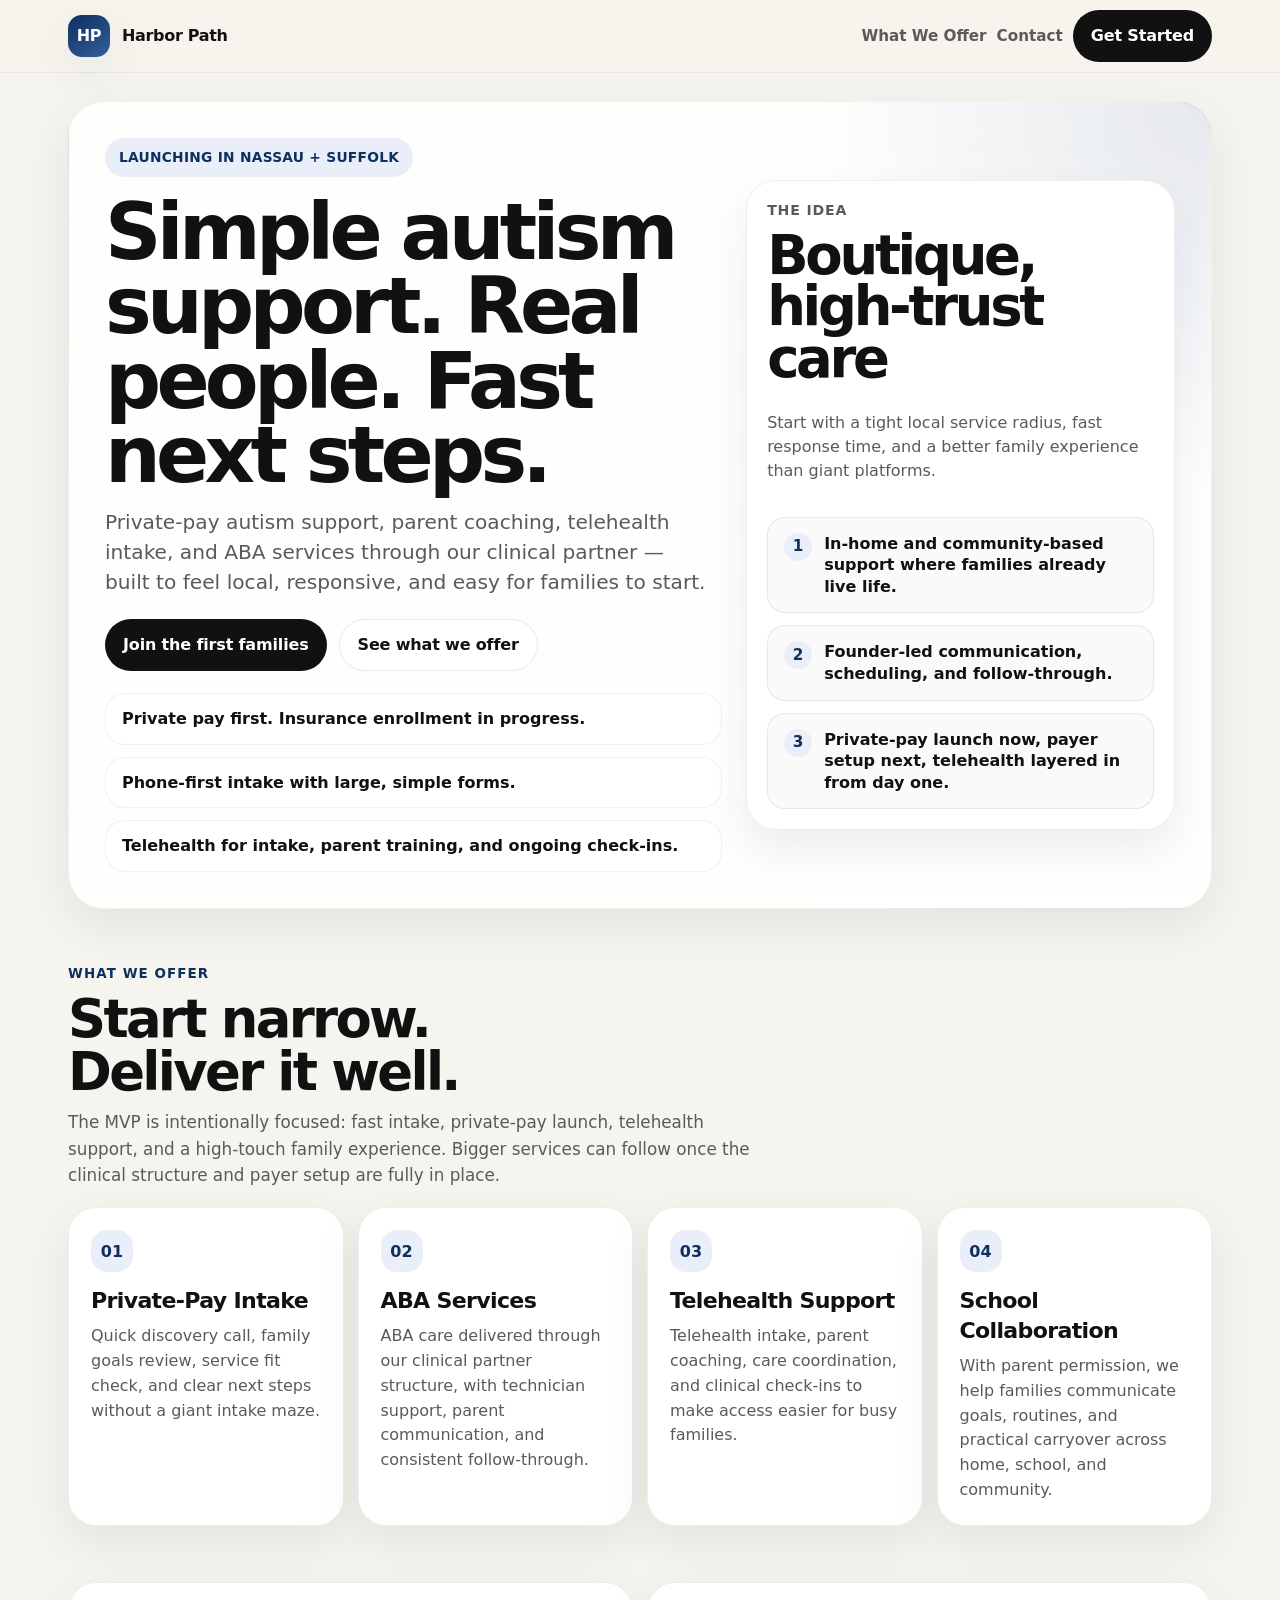
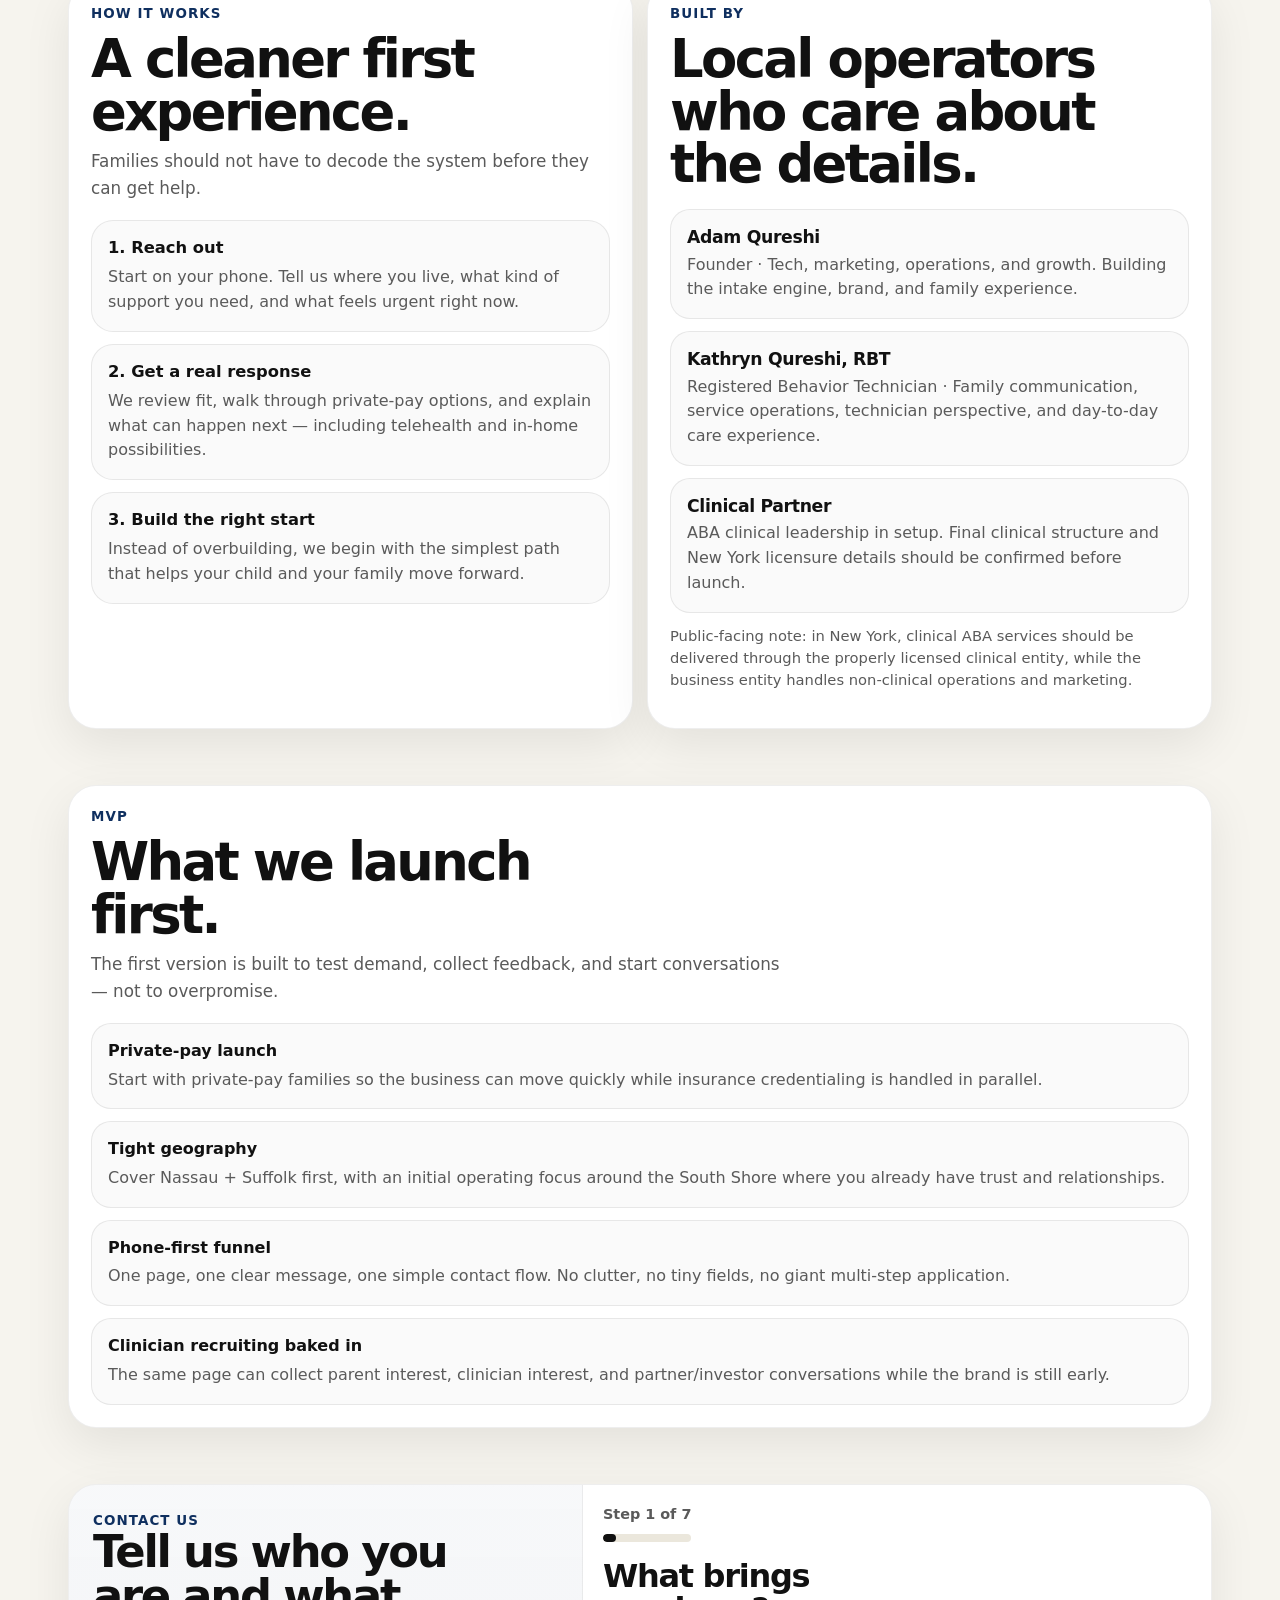
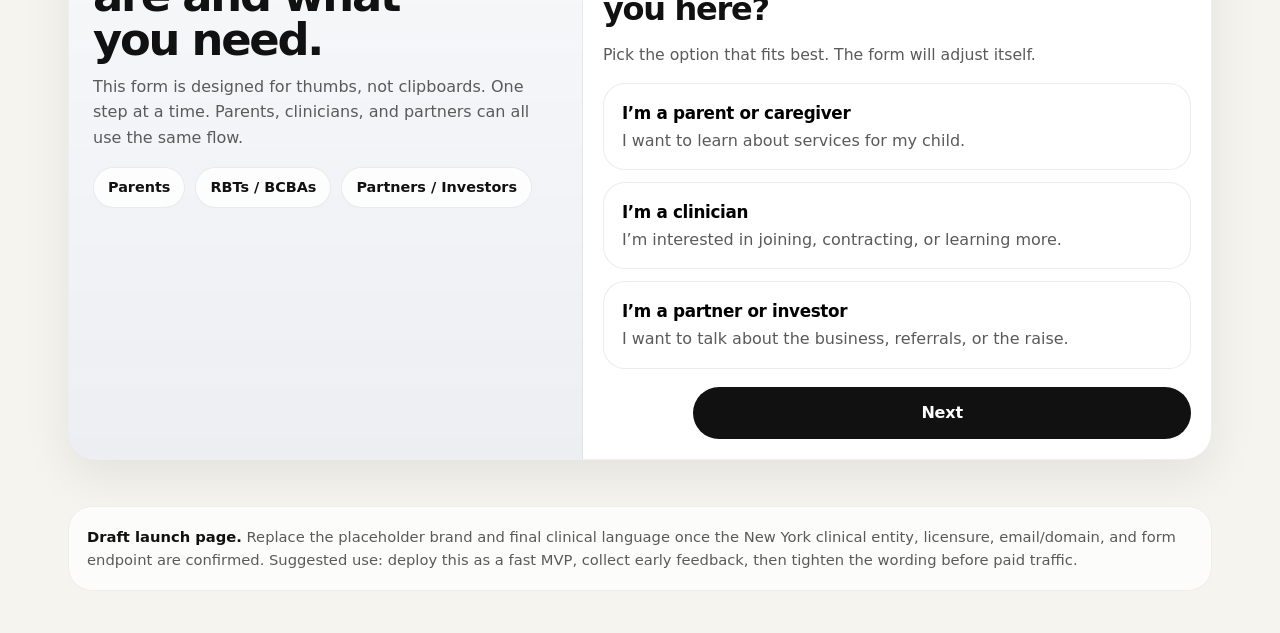
==== index.html @ b4327772 "Add files via upload" ====
<!DOCTYPE html>
<html lang="en">
<head>
  <meta charset="UTF-8" />
  <meta name="viewport" content="width=device-width, initial-scale=1, viewport-fit=cover" />
  <title>Harbor Path — Autism Support & ABA Services</title>
  <meta name="description" content="Private-pay autism support, parent coaching, telehealth intake, and ABA services through our clinical partner for families in Nassau and Suffolk County." />
  <style>
    :root {
      --bg: #f6f4ee;
      --card: #ffffff;
      --ink: #111111;
      --muted: #5a5a5a;
      --line: #d9d4c6;
      --accent: #0f2f5f;
      --accent-2: #e9eef8;
      --success: #0b7a45;
      --radius: 26px;
      --shadow: 0 16px 48px rgba(17,17,17,.08);
      --max: 1180px;
    }

    * { box-sizing: border-box; }
    html { scroll-behavior: smooth; }
    body {
      margin: 0;
      font-family: Inter, ui-sans-serif, system-ui, -apple-system, BlinkMacSystemFont, "Segoe UI", sans-serif;
      color: var(--ink);
      background: var(--bg);
      line-height: 1.35;
      -webkit-font-smoothing: antialiased;
      text-rendering: optimizeLegibility;
    }

    a { color: inherit; text-decoration: none; }
    img { max-width: 100%; display: block; }

    .shell {
      width: min(100%, var(--max));
      margin: 0 auto;
      padding: 0 18px;
    }

    .nav {
      position: sticky;
      top: 0;
      z-index: 50;
      backdrop-filter: blur(10px);
      background: rgba(246,244,238,.78);
      border-bottom: 1px solid rgba(17,17,17,.06);
    }

    .nav-inner {
      min-height: 72px;
      display: flex;
      align-items: center;
      justify-content: space-between;
      gap: 16px;
    }

    .brand {
      display: flex;
      align-items: center;
      gap: 12px;
      font-weight: 800;
      letter-spacing: -.02em;
      font-size: 1rem;
    }

    .brand-mark {
      width: 42px;
      height: 42px;
      border-radius: 14px;
      background: linear-gradient(145deg, #0f2f5f 0%, #335f9b 100%);
      display: grid;
      place-items: center;
      color: white;
      font-size: 1rem;
      font-weight: 900;
      box-shadow: var(--shadow);
    }

    .nav-actions {
      display: flex;
      align-items: center;
      gap: 10px;
    }

    .mini-link {
      display: none;
      color: var(--muted);
      font-size: .95rem;
      font-weight: 600;
    }

    .btn, button {
      appearance: none;
      border: none;
      cursor: pointer;
      font: inherit;
    }

    .btn {
      min-height: 52px;
      padding: 0 18px;
      border-radius: 999px;
      display: inline-flex;
      align-items: center;
      justify-content: center;
      gap: 10px;
      font-weight: 800;
      letter-spacing: -.01em;
      transition: transform .14s ease, opacity .14s ease, background .14s ease;
      user-select: none;
      -webkit-tap-highlight-color: transparent;
    }

    .btn:active { transform: translateY(1px) scale(.99); }
    .btn-primary { background: var(--ink); color: white; }
    .btn-secondary { background: var(--card); color: var(--ink); border: 1px solid rgba(17,17,17,.08); }
    .btn-ghost { background: transparent; color: var(--muted); }
    .btn-block { width: 100%; }

    .hero {
      padding: 28px 0 28px;
    }

    .hero-card {
      min-height: calc(100svh - 108px);
      background:
        radial-gradient(circle at top right, rgba(15,47,95,.10), transparent 28%),
        linear-gradient(180deg, rgba(255,255,255,.88) 0%, rgba(255,255,255,.92) 100%);
      border: 1px solid rgba(17,17,17,.06);
      border-radius: 36px;
      box-shadow: var(--shadow);
      display: grid;
      align-items: center;
      padding: 26px;
      overflow: hidden;
      position: relative;
    }

    .hero-grid {
      display: grid;
      gap: 28px;
      grid-template-columns: 1fr;
      align-items: center;
    }

    .eyebrow {
      display: inline-flex;
      align-items: center;
      gap: 8px;
      padding: 10px 14px;
      border-radius: 999px;
      background: var(--accent-2);
      color: var(--accent);
      font-size: .86rem;
      font-weight: 800;
      letter-spacing: .02em;
      text-transform: uppercase;
    }

    h1 {
      margin: 18px 0 14px;
      font-size: clamp(2.2rem, 7vw, 4.9rem);
      line-height: .95;
      letter-spacing: -.06em;
      max-width: 12ch;
    }

    .hero p.lead {
      margin: 0;
      max-width: 38rem;
      font-size: clamp(1.02rem, 2.7vw, 1.26rem);
      color: var(--muted);
      line-height: 1.5;
    }

    .hero-copy-actions {
      display: flex;
      flex-wrap: wrap;
      gap: 12px;
      margin-top: 22px;
    }

    .quick-points {
      display: grid;
      gap: 12px;
      margin-top: 22px;
    }

    .quick-points div {
      background: rgba(255,255,255,.72);
      border: 1px solid rgba(17,17,17,.06);
      border-radius: 20px;
      padding: 14px 16px;
      font-weight: 700;
    }

    .hero-panel {
      background: #fff;
      border: 1px solid rgba(17,17,17,.07);
      border-radius: 30px;
      padding: 20px;
      box-shadow: 0 20px 40px rgba(15,47,95,.08);
    }

    .hero-stat {
      display: grid;
      gap: 10px;
    }

    .hero-stat .label {
      font-size: .88rem;
      font-weight: 800;
      text-transform: uppercase;
      letter-spacing: .06em;
      color: var(--muted);
    }

    .hero-stat .value {
      font-size: clamp(2rem, 7vw, 3.4rem);
      font-weight: 900;
      letter-spacing: -.06em;
      line-height: .95;
    }

    .hero-stat .copy {
      color: var(--muted);
      font-size: 1rem;
      line-height: 1.5;
    }

    .hero-list {
      margin: 18px 0 0;
      padding: 0;
      list-style: none;
      display: grid;
      gap: 12px;
    }

    .hero-list li {
      border: 1px solid rgba(17,17,17,.08);
      border-radius: 18px;
      padding: 15px 16px;
      display: flex;
      gap: 12px;
      align-items: flex-start;
      font-weight: 700;
      background: #fafafa;
    }

    .hero-list li span {
      width: 28px;
      height: 28px;
      border-radius: 999px;
      background: var(--accent-2);
      color: var(--accent);
      display: grid;
      place-items: center;
      flex: 0 0 auto;
      font-size: .95rem;
    }

    section.block {
      padding: 28px 0;
    }

    .section-head {
      margin-bottom: 18px;
      display: grid;
      gap: 10px;
    }

    .section-kicker {
      font-size: .84rem;
      text-transform: uppercase;
      letter-spacing: .08em;
      font-weight: 900;
      color: var(--accent);
    }

    .section-title {
      margin: 0;
      font-size: clamp(1.8rem, 5.2vw, 3.3rem);
      line-height: 1;
      letter-spacing: -.05em;
      max-width: 13ch;
    }

    .section-sub {
      margin: 0;
      color: var(--muted);
      font-size: 1.05rem;
      line-height: 1.6;
      max-width: 44rem;
    }

    .offers {
      display: grid;
      grid-template-columns: 1fr;
      gap: 14px;
    }

    .offer-card {
      background: var(--card);
      border: 1px solid rgba(17,17,17,.07);
      border-radius: 28px;
      padding: 22px;
      box-shadow: var(--shadow);
    }

    .offer-index {
      display: inline-flex;
      align-items: center;
      justify-content: center;
      width: 42px;
      height: 42px;
      border-radius: 16px;
      background: var(--accent-2);
      color: var(--accent);
      font-weight: 900;
      margin-bottom: 14px;
    }

    .offer-card h3 {
      margin: 0 0 8px;
      font-size: 1.38rem;
      letter-spacing: -.03em;
    }

    .offer-card p {
      margin: 0;
      color: var(--muted);
      line-height: 1.55;
      font-size: 1rem;
    }

    .split {
      display: grid;
      gap: 14px;
      grid-template-columns: 1fr;
    }

    .process-card, .team-card, .mvp-card, .contact-wrap {
      background: var(--card);
      border: 1px solid rgba(17,17,17,.07);
      border-radius: 28px;
      box-shadow: var(--shadow);
      padding: 22px;
    }

    .steps {
      display: grid;
      gap: 12px;
    }

    .step {
      border: 1px solid rgba(17,17,17,.08);
      border-radius: 22px;
      padding: 16px;
      background: #fafafa;
    }

    .step strong {
      display: block;
      margin-bottom: 6px;
      font-size: 1.02rem;
    }

    .step p {
      margin: 0;
      color: var(--muted);
      line-height: 1.55;
    }

    .team-lines {
      display: grid;
      gap: 12px;
    }

    .team-person {
      border: 1px solid rgba(17,17,17,.08);
      background: #fafafa;
      border-radius: 20px;
      padding: 16px;
    }

    .team-person h3 {
      margin: 0 0 3px;
      font-size: 1.08rem;
      letter-spacing: -.02em;
    }

    .team-person p {
      margin: 0;
      color: var(--muted);
      line-height: 1.55;
    }

    .fine {
      margin-top: 12px;
      color: var(--muted);
      font-size: .92rem;
      line-height: 1.5;
    }

    .mvp-list {
      display: grid;
      gap: 12px;
      margin-top: 14px;
    }

    .mvp-item {
      padding: 16px;
      background: #fafafa;
      border: 1px solid rgba(17,17,17,.08);
      border-radius: 20px;
    }

    .mvp-item strong { display: block; margin-bottom: 6px; }
    .mvp-item p { margin: 0; color: var(--muted); line-height: 1.55; }

    .contact-wrap {
      padding: 0;
      overflow: hidden;
    }

    .contact-grid {
      display: grid;
      grid-template-columns: 1fr;
    }

    .contact-copy {
      padding: 24px;
      background: linear-gradient(180deg, rgba(15,47,95,.03), rgba(15,47,95,.08));
      border-bottom: 1px solid rgba(17,17,17,.06);
    }

    .contact-copy h3 {
      margin: 0 0 12px;
      font-size: clamp(1.7rem, 5vw, 2.8rem);
      line-height: .98;
      letter-spacing: -.05em;
      max-width: 12ch;
    }

    .contact-copy p {
      margin: 0;
      color: var(--muted);
      line-height: 1.6;
      max-width: 30rem;
    }

    .micro-pills {
      display: flex;
      flex-wrap: wrap;
      gap: 10px;
      margin-top: 16px;
    }

    .micro-pills span {
      display: inline-flex;
      padding: 10px 14px;
      border-radius: 999px;
      background: rgba(255,255,255,.8);
      border: 1px solid rgba(17,17,17,.08);
      font-size: .9rem;
      font-weight: 700;
    }

    .form-shell {
      padding: 20px;
    }

    .form-top {
      display: flex;
      align-items: center;
      justify-content: space-between;
      gap: 14px;
      margin-bottom: 18px;
    }

    .progress-text {
      font-size: .9rem;
      color: var(--muted);
      font-weight: 700;
    }

    .progress-bar {
      height: 8px;
      width: 100%;
      background: #ebe7dc;
      border-radius: 999px;
      overflow: hidden;
      margin-top: 10px;
    }

    .progress-fill {
      height: 100%;
      width: 14%;
      background: var(--ink);
      border-radius: 999px;
      transition: width .24s ease;
    }

    form { margin: 0; }

    .step-pane { display: none; }
    .step-pane.active { display: block; animation: fade .18s ease; }

    @keyframes fade {
      from { opacity: .2; transform: translateY(6px); }
      to { opacity: 1; transform: none; }
    }

    .prompt {
      margin: 0 0 16px;
      font-size: clamp(1.4rem, 5vw, 2rem);
      line-height: 1.04;
      letter-spacing: -.04em;
      max-width: 12ch;
    }

    .helper {
      margin: 0 0 16px;
      color: var(--muted);
      line-height: 1.55;
      font-size: .98rem;
    }

    .choice-grid {
      display: grid;
      gap: 12px;
      grid-template-columns: 1fr;
    }

    .choice {
      min-height: 78px;
      width: 100%;
      padding: 18px;
      text-align: left;
      border-radius: 22px;
      border: 1px solid rgba(17,17,17,.08);
      background: #fff;
      display: grid;
      gap: 5px;
    }

    .choice strong { font-size: 1.05rem; letter-spacing: -.02em; }
    .choice span { color: var(--muted); }
    .choice.selected {
      border-color: var(--ink);
      box-shadow: inset 0 0 0 1px var(--ink);
      background: #f8f8f8;
    }

    .field-grid {
      display: grid;
      gap: 12px;
    }

    label {
      display: grid;
      gap: 8px;
      font-weight: 700;
      font-size: .98rem;
    }

    input, select, textarea {
      width: 100%;
      min-height: 60px;
      border-radius: 18px;
      border: 1px solid rgba(17,17,17,.12);
      padding: 16px 18px;
      font: inherit;
      font-size: 1rem;
      color: var(--ink);
      background: #fff;
      outline: none;
    }

    input:focus, select:focus, textarea:focus {
      border-color: var(--ink);
      box-shadow: 0 0 0 4px rgba(17,17,17,.07);
    }

    textarea { min-height: 136px; resize: vertical; }

    .form-nav {
      display: flex;
      gap: 10px;
      margin-top: 18px;
    }

    .summary-box {
      border: 1px solid rgba(17,17,17,.08);
      background: #fafafa;
      border-radius: 20px;
      padding: 16px;
      display: grid;
      gap: 8px;
      color: var(--muted);
      line-height: 1.5;
    }

    .summary-box strong { color: var(--ink); }

    .note-box {
      margin-top: 16px;
      padding: 14px;
      border-radius: 16px;
      background: #f6fbf8;
      color: var(--success);
      display: none;
      font-weight: 700;
      border: 1px solid rgba(11,122,69,.12);
    }

    .footer {
      padding: 18px 0 42px;
      color: var(--muted);
      font-size: .92rem;
    }

    .footer-card {
      background: rgba(255,255,255,.7);
      border: 1px solid rgba(17,17,17,.06);
      border-radius: 24px;
      padding: 18px;
      line-height: 1.6;
    }

    .footer strong { color: var(--ink); }

    @media (min-width: 760px) {
      .mini-link { display: inline-flex; }
      .hero-card { padding: 36px; }
      .hero-grid { grid-template-columns: minmax(0, 1.18fr) minmax(320px, .82fr); gap: 24px; }
      .offers { grid-template-columns: repeat(2, 1fr); }
      .split { grid-template-columns: repeat(2, 1fr); }
      .contact-grid { grid-template-columns: .9fr 1.1fr; }
      .contact-copy { border-bottom: 0; border-right: 1px solid rgba(17,17,17,.06); }
      .choice-grid.two { grid-template-columns: repeat(2, 1fr); }
    }

    @media (min-width: 1080px) {
      .offers { grid-template-columns: repeat(4, 1fr); }
    }
  </style>
</head>
<body>
  <header class="nav">
    <div class="shell nav-inner">
      <a class="brand" href="#top" aria-label="Harbor Path home">
        <span class="brand-mark">HP</span>
        <span>Harbor Path</span>
      </a>
      <div class="nav-actions">
        <a class="mini-link" href="#offerings">What We Offer</a>
        <a class="mini-link" href="#contact">Contact</a>
        <a class="btn btn-primary" href="#contact">Get Started</a>
      </div>
    </div>
  </header>

  <main id="top">
    <section class="hero">
      <div class="shell">
        <div class="hero-card">
          <div class="hero-grid">
            <div class="hero-copy">
              <span class="eyebrow">Launching in Nassau + Suffolk</span>
              <h1>Simple autism support. Real people. Fast next steps.</h1>
              <p class="lead">
                Private-pay autism support, parent coaching, telehealth intake, and ABA services through our clinical partner — built to feel local, responsive, and easy for families to start.
              </p>
              <div class="hero-copy-actions">
                <a class="btn btn-primary" href="#contact">Join the first families</a>
                <a class="btn btn-secondary" href="#offerings">See what we offer</a>
              </div>
              <div class="quick-points">
                <div>Private pay first. Insurance enrollment in progress.</div>
                <div>Phone-first intake with large, simple forms.</div>
                <div>Telehealth for intake, parent training, and ongoing check-ins.</div>
              </div>
            </div>

            <aside class="hero-panel" aria-label="Launch snapshot">
              <div class="hero-stat">
                <span class="label">The idea</span>
                <span class="value">Boutique, high-trust care</span>
                <p class="copy">
                  Start with a tight local service radius, fast response time, and a better family experience than giant platforms.
                </p>
              </div>
              <ul class="hero-list">
                <li><span>1</span><div>In-home and community-based support where families already live life.</div></li>
                <li><span>2</span><div>Founder-led communication, scheduling, and follow-through.</div></li>
                <li><span>3</span><div>Private-pay launch now, payer setup next, telehealth layered in from day one.</div></li>
              </ul>
            </aside>
          </div>
        </div>
      </div>
    </section>

    <section id="offerings" class="block">
      <div class="shell">
        <div class="section-head">
          <span class="section-kicker">What We Offer</span>
          <h2 class="section-title">Start narrow. Deliver it well.</h2>
          <p class="section-sub">
            The MVP is intentionally focused: fast intake, private-pay launch, telehealth support, and a high-touch family experience. Bigger services can follow once the clinical structure and payer setup are fully in place.
          </p>
        </div>

        <div class="offers">
          <article class="offer-card">
            <div class="offer-index">01</div>
            <h3>Private-Pay Intake</h3>
            <p>Quick discovery call, family goals review, service fit check, and clear next steps without a giant intake maze.</p>
          </article>
          <article class="offer-card">
            <div class="offer-index">02</div>
            <h3>ABA Services</h3>
            <p>ABA care delivered through our clinical partner structure, with technician support, parent communication, and consistent follow-through.</p>
          </article>
          <article class="offer-card">
            <div class="offer-index">03</div>
            <h3>Telehealth Support</h3>
            <p>Telehealth intake, parent coaching, care coordination, and clinical check-ins to make access easier for busy families.</p>
          </article>
          <article class="offer-card">
            <div class="offer-index">04</div>
            <h3>School Collaboration</h3>
            <p>With parent permission, we help families communicate goals, routines, and practical carryover across home, school, and community.</p>
          </article>
        </div>
      </div>
    </section>

    <section class="block">
      <div class="shell split">
        <article class="process-card">
          <div class="section-head">
            <span class="section-kicker">How It Works</span>
            <h2 class="section-title">A cleaner first experience.</h2>
            <p class="section-sub">Families should not have to decode the system before they can get help.</p>
          </div>
          <div class="steps">
            <div class="step">
              <strong>1. Reach out</strong>
              <p>Start on your phone. Tell us where you live, what kind of support you need, and what feels urgent right now.</p>
            </div>
            <div class="step">
              <strong>2. Get a real response</strong>
              <p>We review fit, walk through private-pay options, and explain what can happen next — including telehealth and in-home possibilities.</p>
            </div>
            <div class="step">
              <strong>3. Build the right start</strong>
              <p>Instead of overbuilding, we begin with the simplest path that helps your child and your family move forward.</p>
            </div>
          </div>
        </article>

        <article class="team-card">
          <div class="section-head">
            <span class="section-kicker">Built By</span>
            <h2 class="section-title">Local operators who care about the details.</h2>
          </div>
          <div class="team-lines">
            <div class="team-person">
              <h3>Adam Qureshi</h3>
              <p>Founder · Tech, marketing, operations, and growth. Building the intake engine, brand, and family experience.</p>
            </div>
            <div class="team-person">
              <h3>Kathryn Qureshi, RBT</h3>
              <p>Registered Behavior Technician · Family communication, service operations, technician perspective, and day-to-day care experience.</p>
            </div>
            <div class="team-person">
              <h3>Clinical Partner</h3>
              <p>ABA clinical leadership in setup. Final clinical structure and New York licensure details should be confirmed before launch.</p>
            </div>
          </div>
          <p class="fine">
            Public-facing note: in New York, clinical ABA services should be delivered through the properly licensed clinical entity, while the business entity handles non-clinical operations and marketing.
          </p>
        </article>
      </div>
    </section>

    <section class="block">
      <div class="shell">
        <article class="mvp-card">
          <div class="section-head">
            <span class="section-kicker">MVP</span>
            <h2 class="section-title">What we launch first.</h2>
            <p class="section-sub">The first version is built to test demand, collect feedback, and start conversations — not to overpromise.</p>
          </div>
          <div class="mvp-list">
            <div class="mvp-item">
              <strong>Private-pay launch</strong>
              <p>Start with private-pay families so the business can move quickly while insurance credentialing is handled in parallel.</p>
            </div>
            <div class="mvp-item">
              <strong>Tight geography</strong>
              <p>Cover Nassau + Suffolk first, with an initial operating focus around the South Shore where you already have trust and relationships.</p>
            </div>
            <div class="mvp-item">
              <strong>Phone-first funnel</strong>
              <p>One page, one clear message, one simple contact flow. No clutter, no tiny fields, no giant multi-step application.</p>
            </div>
            <div class="mvp-item">
              <strong>Clinician recruiting baked in</strong>
              <p>The same page can collect parent interest, clinician interest, and partner/investor conversations while the brand is still early.</p>
            </div>
          </div>
        </article>
      </div>
    </section>

    <section id="contact" class="block">
      <div class="shell">
        <article class="contact-wrap">
          <div class="contact-grid">
            <div class="contact-copy">
              <span class="section-kicker">Contact Us</span>
              <h3>Tell us who you are and what you need.</h3>
              <p>
                This form is designed for thumbs, not clipboards. One step at a time. Parents, clinicians, and partners can all use the same flow.
              </p>
              <div class="micro-pills">
                <span>Parents</span>
                <span>RBTs / BCBAs</span>
                <span>Partners / Investors</span>
              </div>
            </div>

            <div class="form-shell">
              <div class="form-top">
                <div>
                  <div class="progress-text" id="progressText">Step 1 of 7</div>
                  <div class="progress-bar"><div class="progress-fill" id="progressFill"></div></div>
                </div>
              </div>

              <form id="leadForm" novalidate>
                <input type="hidden" name="interest_type" id="interestType" />

                <div class="step-pane active" data-step="1">
                  <h3 class="prompt">What brings you here?</h3>
                  <p class="helper">Pick the option that fits best. The form will adjust itself.</p>
                  <div class="choice-grid">
                    <button class="choice" type="button" data-choice="Parent / Family">
                      <strong>I’m a parent or caregiver</strong>
                      <span>I want to learn about services for my child.</span>
                    </button>
                    <button class="choice" type="button" data-choice="Clinician">
                      <strong>I’m a clinician</strong>
                      <span>I’m interested in joining, contracting, or learning more.</span>
                    </button>
                    <button class="choice" type="button" data-choice="Partner / Investor">
                      <strong>I’m a partner or investor</strong>
                      <span>I want to talk about the business, referrals, or the raise.</span>
                    </button>
                  </div>
                </div>

                <div class="step-pane" data-step="2">
                  <h3 class="prompt">What’s your name?</h3>
                  <p class="helper">We’ll use this so we can reply like real humans.</p>
                  <div class="field-grid">
                    <label>
                      Full name
                      <input id="fullName" name="full_name" type="text" placeholder="Your full name" autocomplete="name" />
                    </label>
                  </div>
                </div>

                <div class="step-pane" data-step="3">
                  <h3 class="prompt">What’s the best email?</h3>
                  <p class="helper">We’ll send next steps and reply there first.</p>
                  <div class="field-grid">
                    <label>
                      Email address
                      <input id="email" name="email" type="email" placeholder="you@example.com" autocomplete="email" inputmode="email" />
                    </label>
                  </div>
                </div>

                <div class="step-pane" data-step="4">
                  <h3 class="prompt">What’s the best phone number?</h3>
                  <p class="helper">Optional, but helpful if you want a faster follow-up.</p>
                  <div class="field-grid">
                    <label>
                      Mobile number
                      <input id="phone" name="phone" type="tel" placeholder="(555) 555-5555" autocomplete="tel" inputmode="tel" />
                    </label>
                  </div>
                </div>

                <div class="step-pane" data-step="5">
                  <h3 class="prompt" id="dynamicPrompt">Where are you located?</h3>
                  <p class="helper" id="dynamicHelper">We’re starting in Nassau and Suffolk County.</p>
                  <div class="field-grid">
                    <label>
                      City or town
                      <input id="locationField" name="location" type="text" placeholder="Bellport, Westhampton, Massapequa…" autocomplete="address-level2" />
                    </label>
                    <label id="optionalFieldWrap">
                      <span id="optionalLabel">Child age or service need</span>
                      <input id="optionalField" name="context" type="text" placeholder="Age 5, parent coaching, RBT role, investment interest…" />
                    </label>
                  </div>
                </div>

                <div class="step-pane" data-step="6">
                  <h3 class="prompt">What should we know before we reply?</h3>
                  <p class="helper">Keep it simple. A few lines is enough.</p>
                  <div class="field-grid">
                    <label>
                      Notes
                      <textarea id="notes" name="notes" placeholder="Tell us what you’re looking for, what kind of schedule you need, or what part of the idea you want to discuss."></textarea>
                    </label>
                  </div>
                </div>

                <div class="step-pane" data-step="7">
                  <h3 class="prompt">Ready to send?</h3>
                  <p class="helper">Here’s a quick summary. If this looks right, tap submit.</p>
                  <div class="summary-box" id="summaryBox"></div>
                  <div class="note-box" id="successBox">
                    Thanks — your message is ready. Connect this form to Formspree, Basin, or your preferred endpoint before going live.
                  </div>
                </div>

                <div class="form-nav">
                  <button class="btn btn-secondary" type="button" id="backBtn">Back</button>
                  <button class="btn btn-primary btn-block" type="button" id="nextBtn">Next</button>
                </div>
              </form>
            </div>
          </div>
        </article>
      </div>
    </section>
  </main>

  <footer class="footer">
    <div class="shell">
      <div class="footer-card">
        <strong>Draft launch page.</strong> Replace the placeholder brand and final clinical language once the New York clinical entity, licensure, email/domain, and form endpoint are confirmed. Suggested use: deploy this as a fast MVP, collect early feedback, then tighten the wording before paid traffic.
      </div>
    </div>
  </footer>

  <script>
    const totalSteps = 7;
    let currentStep = 1;
    const form = document.getElementById('leadForm');
    const panes = [...document.querySelectorAll('.step-pane')];
    const nextBtn = document.getElementById('nextBtn');
    const backBtn = document.getElementById('backBtn');
    const progressText = document.getElementById('progressText');
    const progressFill = document.getElementById('progressFill');
    const interestTypeInput = document.getElementById('interestType');
    const choiceButtons = [...document.querySelectorAll('.choice')];
    const dynamicPrompt = document.getElementById('dynamicPrompt');
    const dynamicHelper = document.getElementById('dynamicHelper');
    const optionalLabel = document.getElementById('optionalLabel');
    const optionalField = document.getElementById('optionalField');
    const summaryBox = document.getElementById('summaryBox');
    const successBox = document.getElementById('successBox');

    const fields = {
      fullName: document.getElementById('fullName'),
      email: document.getElementById('email'),
      phone: document.getElementById('phone'),
      location: document.getElementById('locationField'),
      notes: document.getElementById('notes')
    };

    function renderStep() {
      panes.forEach((pane, idx) => pane.classList.toggle('active', idx + 1 === currentStep));
      progressText.textContent = `Step ${currentStep} of ${totalSteps}`;
      progressFill.style.width = `${(currentStep / totalSteps) * 100}%`;
      backBtn.style.visibility = currentStep === 1 ? 'hidden' : 'visible';
      nextBtn.textContent = currentStep === totalSteps ? 'Submit' : 'Next';
      successBox.style.display = 'none';

      if (currentStep === 7) {
        buildSummary();
      }

      const activeInput = panes[currentStep - 1].querySelector('input, textarea, select');
      if (activeInput) setTimeout(() => activeInput.focus(), 80);
    }

    function setDynamicCopy() {
      const choice = interestTypeInput.value;
      if (choice === 'Parent / Family') {
        dynamicPrompt.textContent = 'Where do you need support?';
        dynamicHelper.textContent = 'Town or area is enough for now.';
        optionalLabel.textContent = 'Child age or current service stage';
        optionalField.placeholder = 'Age 4, newly diagnosed, waitlist, parent coaching...';
      } else if (choice === 'Clinician') {
        dynamicPrompt.textContent = 'Where are you available to work?';
        dynamicHelper.textContent = 'Tell us your service area or preferred radius.';
        optionalLabel.textContent = 'Role or credential';
        optionalField.placeholder = 'RBT, BCBA, LBA, speech, parent training...';
      } else {
        dynamicPrompt.textContent = 'Where are you based?';
        dynamicHelper.textContent = 'City, company, or preferred market is fine.';
        optionalLabel.textContent = 'What kind of conversation do you want?';
        optionalField.placeholder = 'Investment, referral partnership, advisory, strategy...';
      }
    }

    function validateCurrentStep() {
      if (currentStep === 1) {
        return Boolean(interestTypeInput.value);
      }
      if (currentStep === 2) {
        return fields.fullName.value.trim().length >= 2;
      }
      if (currentStep === 3) {
        return /^\S+@\S+\.\S+$/.test(fields.email.value.trim());
      }
      if (currentStep === 4) {
        return true;
      }
      if (currentStep === 5) {
        return fields.location.value.trim().length >= 2;
      }
      if (currentStep === 6) {
        return true;
      }
      return true;
    }

    function buildSummary() {
      const lines = [
        `<div><strong>Interest:</strong> ${interestTypeInput.value || '—'}</div>`,
        `<div><strong>Name:</strong> ${fields.fullName.value || '—'}</div>`,
        `<div><strong>Email:</strong> ${fields.email.value || '—'}</div>`,
        `<div><strong>Phone:</strong> ${fields.phone.value || '—'}</div>`,
        `<div><strong>Location:</strong> ${fields.location.value || '—'}</div>`,
        `<div><strong>Extra:</strong> ${optionalField.value || '—'}</div>`,
        `<div><strong>Notes:</strong> ${fields.notes.value || '—'}</div>`
      ];
      summaryBox.innerHTML = lines.join('');
    }

    function submitFallback() {
      const payload = {
        interest_type: interestTypeInput.value,
        full_name: fields.fullName.value,
        email: fields.email.value,
        phone: fields.phone.value,
        location: fields.location.value,
        context: optionalField.value,
        notes: fields.notes.value,
        created_at: new Date().toISOString()
      };

      const subject = encodeURIComponent(`Harbor Path lead: ${payload.interest_type || 'New inquiry'}`);
      const body = encodeURIComponent(Object.entries(payload).map(([k,v]) => `${k}: ${v || ''}`).join('\n'));
      successBox.style.display = 'block';
      successBox.textContent = 'Preview mode: this form is ready. Replace the fallback with your live endpoint, or tap again after wiring your email workflow.';

      try {
        navigator.clipboard.writeText(JSON.stringify(payload, null, 2));
      } catch (e) {}

      window.location.href = `mailto:?subject=${subject}&body=${body}`;
    }

    choiceButtons.forEach(btn => {
      btn.addEventListener('click', () => {
        choiceButtons.forEach(other => other.classList.remove('selected'));
        btn.classList.add('selected');
        interestTypeInput.value = btn.dataset.choice;
        setDynamicCopy();
      });
    });

    nextBtn.addEventListener('click', () => {
      if (!validateCurrentStep()) {
        const activePane = panes[currentStep - 1];
        const firstField = activePane.querySelector('input, textarea');
        if (firstField) firstField.focus();
        return;
      }

      if (currentStep < totalSteps) {
        currentStep += 1;
        renderStep();
      } else {
        buildSummary();
        submitFallback();
      }
    });

    backBtn.addEventListener('click', () => {
      if (currentStep > 1) {
        currentStep -= 1;
        renderStep();
      }
    });

    renderStep();
  </script>
</body>
</html>
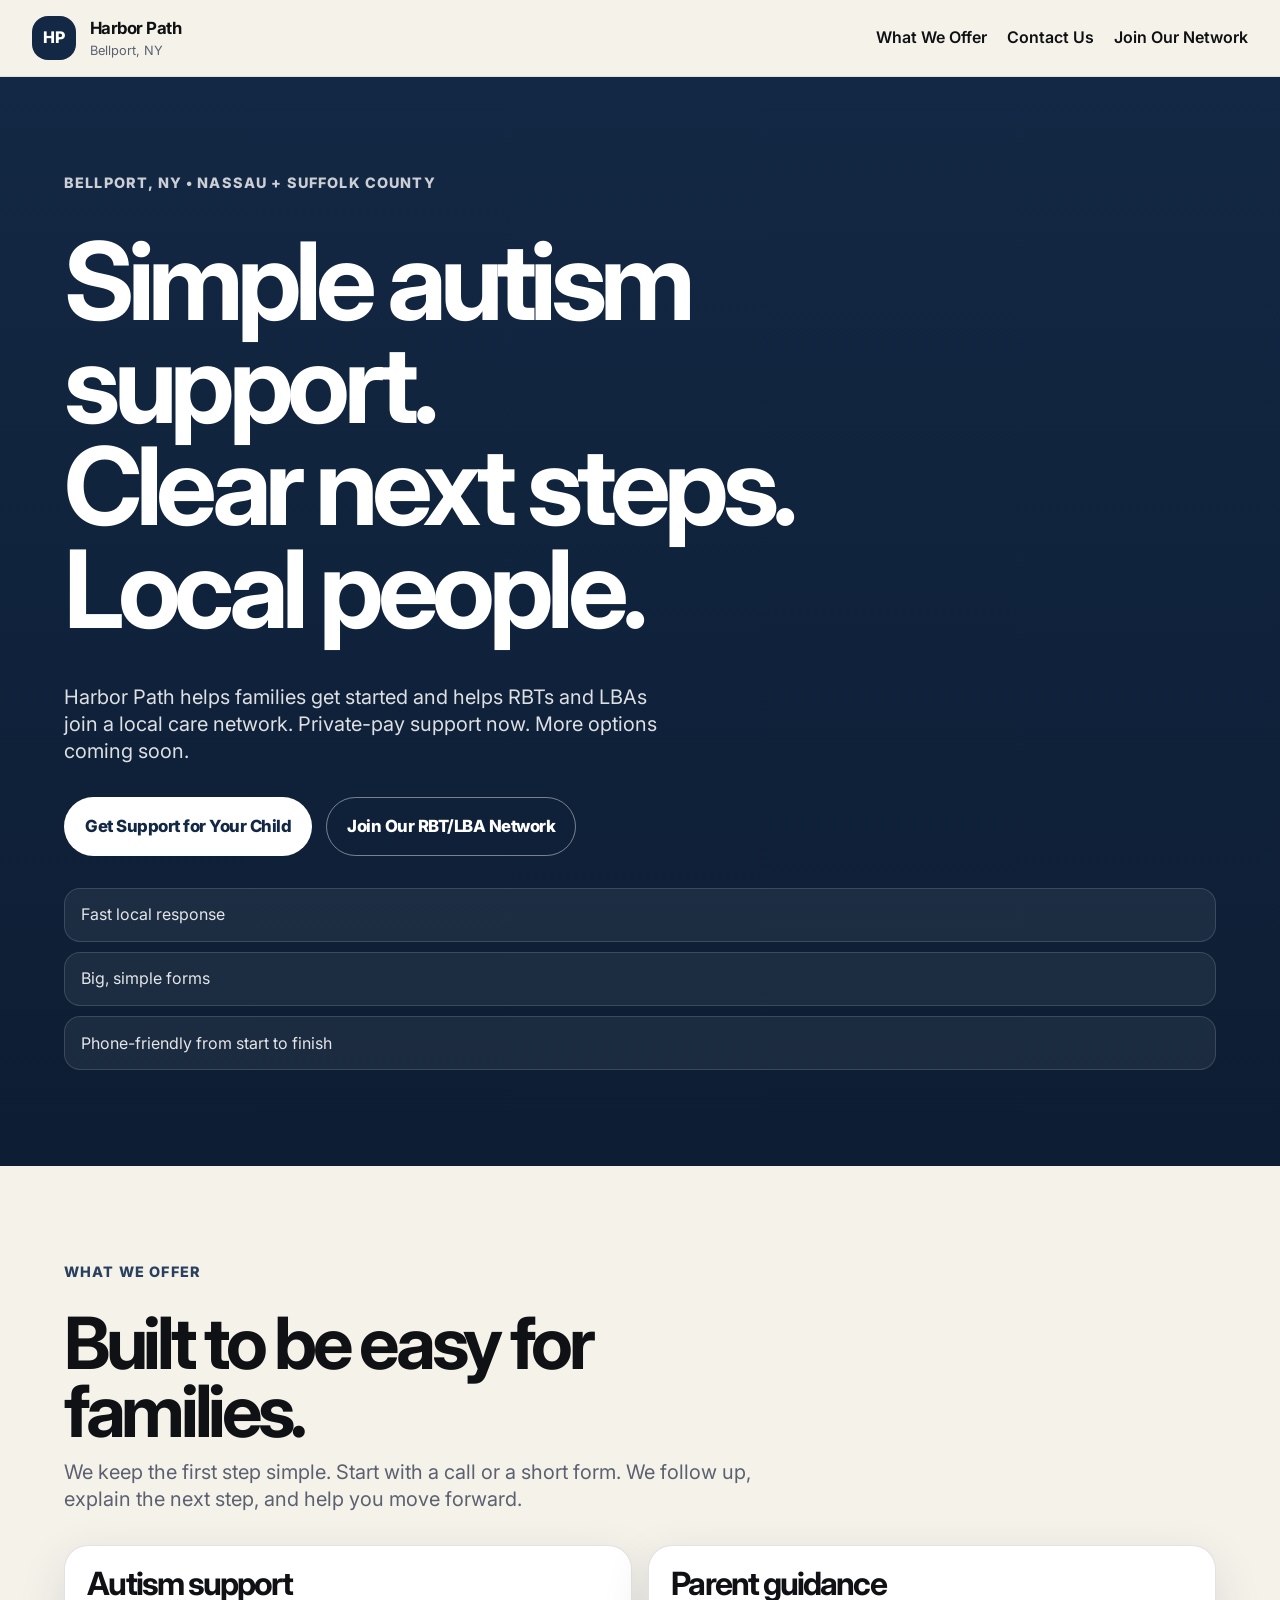
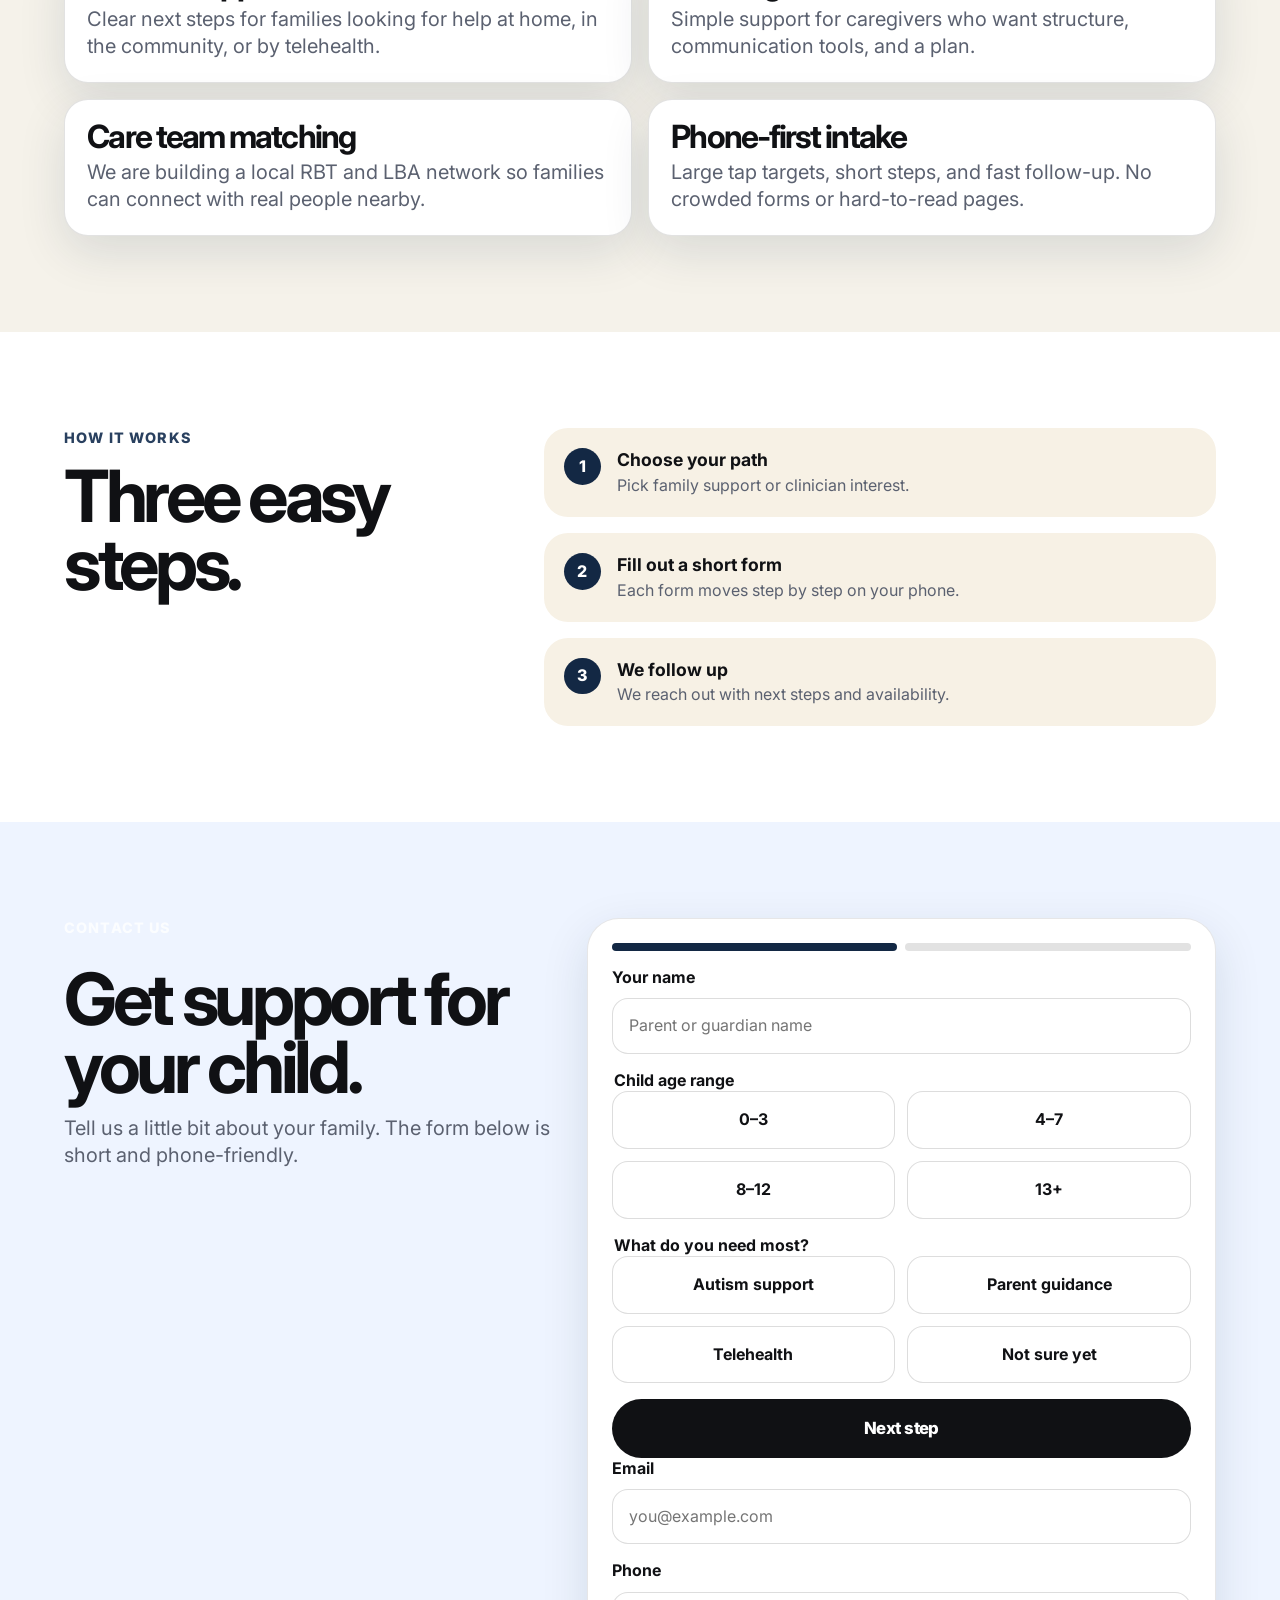
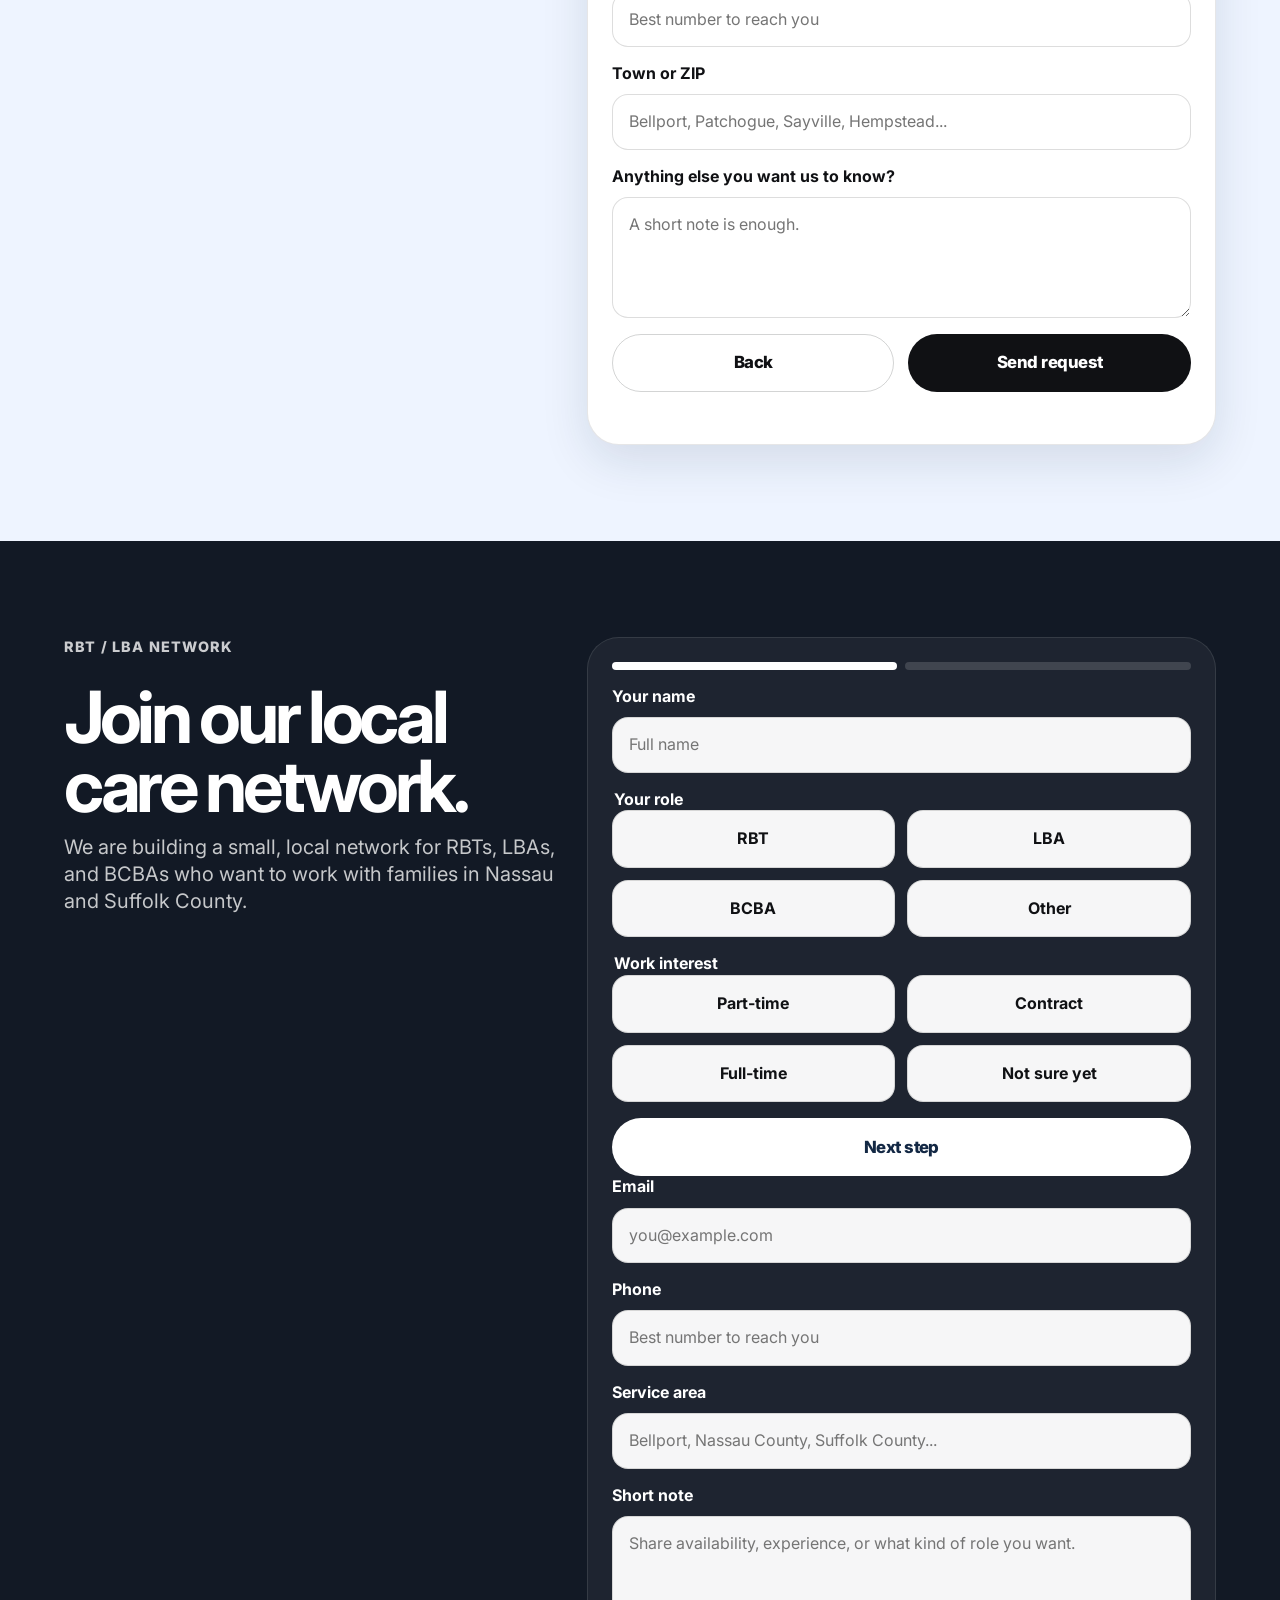
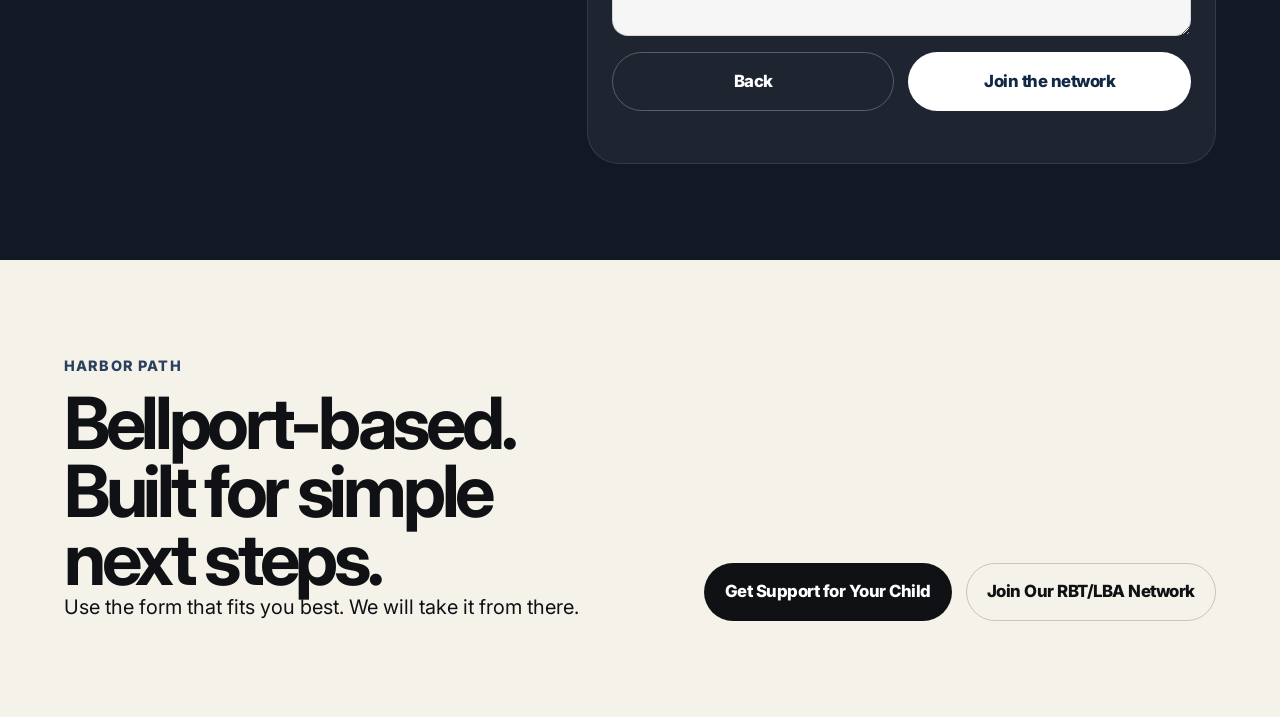
==== commit 0f6e2893: "Add files via upload" ====
--- a/index.html
+++ b/index.html
@@ -3,1114 +3,288 @@
 <head>
   <meta charset="UTF-8" />
   <meta name="viewport" content="width=device-width, initial-scale=1, viewport-fit=cover" />
-  <title>Harbor Path — Autism Support & ABA Services</title>
-  <meta name="description" content="Private-pay autism support, parent coaching, telehealth intake, and ABA services through our clinical partner for families in Nassau and Suffolk County." />
-  <style>
-    :root {
-      --bg: #f6f4ee;
-      --card: #ffffff;
-      --ink: #111111;
-      --muted: #5a5a5a;
-      --line: #d9d4c6;
-      --accent: #0f2f5f;
-      --accent-2: #e9eef8;
-      --success: #0b7a45;
-      --radius: 26px;
-      --shadow: 0 16px 48px rgba(17,17,17,.08);
-      --max: 1180px;
-    }
-
-    * { box-sizing: border-box; }
-    html { scroll-behavior: smooth; }
-    body {
-      margin: 0;
-      font-family: Inter, ui-sans-serif, system-ui, -apple-system, BlinkMacSystemFont, "Segoe UI", sans-serif;
-      color: var(--ink);
-      background: var(--bg);
-      line-height: 1.35;
-      -webkit-font-smoothing: antialiased;
-      text-rendering: optimizeLegibility;
-    }
-
-    a { color: inherit; text-decoration: none; }
-    img { max-width: 100%; display: block; }
-
-    .shell {
-      width: min(100%, var(--max));
-      margin: 0 auto;
-      padding: 0 18px;
-    }
-
-    .nav {
-      position: sticky;
-      top: 0;
-      z-index: 50;
-      backdrop-filter: blur(10px);
-      background: rgba(246,244,238,.78);
-      border-bottom: 1px solid rgba(17,17,17,.06);
-    }
-
-    .nav-inner {
-      min-height: 72px;
-      display: flex;
-      align-items: center;
-      justify-content: space-between;
-      gap: 16px;
-    }
-
-    .brand {
-      display: flex;
-      align-items: center;
-      gap: 12px;
-      font-weight: 800;
-      letter-spacing: -.02em;
-      font-size: 1rem;
-    }
-
-    .brand-mark {
-      width: 42px;
-      height: 42px;
-      border-radius: 14px;
-      background: linear-gradient(145deg, #0f2f5f 0%, #335f9b 100%);
-      display: grid;
-      place-items: center;
-      color: white;
-      font-size: 1rem;
-      font-weight: 900;
-      box-shadow: var(--shadow);
-    }
-
-    .nav-actions {
-      display: flex;
-      align-items: center;
-      gap: 10px;
-    }
-
-    .mini-link {
-      display: none;
-      color: var(--muted);
-      font-size: .95rem;
-      font-weight: 600;
-    }
-
-    .btn, button {
-      appearance: none;
-      border: none;
-      cursor: pointer;
-      font: inherit;
-    }
-
-    .btn {
-      min-height: 52px;
-      padding: 0 18px;
-      border-radius: 999px;
-      display: inline-flex;
-      align-items: center;
-      justify-content: center;
-      gap: 10px;
-      font-weight: 800;
-      letter-spacing: -.01em;
-      transition: transform .14s ease, opacity .14s ease, background .14s ease;
-      user-select: none;
-      -webkit-tap-highlight-color: transparent;
-    }
-
-    .btn:active { transform: translateY(1px) scale(.99); }
-    .btn-primary { background: var(--ink); color: white; }
-    .btn-secondary { background: var(--card); color: var(--ink); border: 1px solid rgba(17,17,17,.08); }
-    .btn-ghost { background: transparent; color: var(--muted); }
-    .btn-block { width: 100%; }
-
-    .hero {
-      padding: 28px 0 28px;
-    }
-
-    .hero-card {
-      min-height: calc(100svh - 108px);
-      background:
-        radial-gradient(circle at top right, rgba(15,47,95,.10), transparent 28%),
-        linear-gradient(180deg, rgba(255,255,255,.88) 0%, rgba(255,255,255,.92) 100%);
-      border: 1px solid rgba(17,17,17,.06);
-      border-radius: 36px;
-      box-shadow: var(--shadow);
-      display: grid;
-      align-items: center;
-      padding: 26px;
-      overflow: hidden;
-      position: relative;
-    }
-
-    .hero-grid {
-      display: grid;
-      gap: 28px;
-      grid-template-columns: 1fr;
-      align-items: center;
-    }
-
-    .eyebrow {
-      display: inline-flex;
-      align-items: center;
-      gap: 8px;
-      padding: 10px 14px;
-      border-radius: 999px;
-      background: var(--accent-2);
-      color: var(--accent);
-      font-size: .86rem;
-      font-weight: 800;
-      letter-spacing: .02em;
-      text-transform: uppercase;
-    }
-
-    h1 {
-      margin: 18px 0 14px;
-      font-size: clamp(2.2rem, 7vw, 4.9rem);
-      line-height: .95;
-      letter-spacing: -.06em;
-      max-width: 12ch;
-    }
-
-    .hero p.lead {
-      margin: 0;
-      max-width: 38rem;
-      font-size: clamp(1.02rem, 2.7vw, 1.26rem);
-      color: var(--muted);
-      line-height: 1.5;
-    }
-
-    .hero-copy-actions {
-      display: flex;
-      flex-wrap: wrap;
-      gap: 12px;
-      margin-top: 22px;
-    }
-
-    .quick-points {
-      display: grid;
-      gap: 12px;
-      margin-top: 22px;
-    }
-
-    .quick-points div {
-      background: rgba(255,255,255,.72);
-      border: 1px solid rgba(17,17,17,.06);
-      border-radius: 20px;
-      padding: 14px 16px;
-      font-weight: 700;
-    }
-
-    .hero-panel {
-      background: #fff;
-      border: 1px solid rgba(17,17,17,.07);
-      border-radius: 30px;
-      padding: 20px;
-      box-shadow: 0 20px 40px rgba(15,47,95,.08);
-    }
-
-    .hero-stat {
-      display: grid;
-      gap: 10px;
-    }
-
-    .hero-stat .label {
-      font-size: .88rem;
-      font-weight: 800;
-      text-transform: uppercase;
-      letter-spacing: .06em;
-      color: var(--muted);
-    }
-
-    .hero-stat .value {
-      font-size: clamp(2rem, 7vw, 3.4rem);
-      font-weight: 900;
-      letter-spacing: -.06em;
-      line-height: .95;
-    }
-
-    .hero-stat .copy {
-      color: var(--muted);
-      font-size: 1rem;
-      line-height: 1.5;
-    }
-
-    .hero-list {
-      margin: 18px 0 0;
-      padding: 0;
-      list-style: none;
-      display: grid;
-      gap: 12px;
-    }
-
-    .hero-list li {
-      border: 1px solid rgba(17,17,17,.08);
-      border-radius: 18px;
-      padding: 15px 16px;
-      display: flex;
-      gap: 12px;
-      align-items: flex-start;
-      font-weight: 700;
-      background: #fafafa;
-    }
-
-    .hero-list li span {
-      width: 28px;
-      height: 28px;
-      border-radius: 999px;
-      background: var(--accent-2);
-      color: var(--accent);
-      display: grid;
-      place-items: center;
-      flex: 0 0 auto;
-      font-size: .95rem;
-    }
-
-    section.block {
-      padding: 28px 0;
-    }
-
-    .section-head {
-      margin-bottom: 18px;
-      display: grid;
-      gap: 10px;
-    }
-
-    .section-kicker {
-      font-size: .84rem;
-      text-transform: uppercase;
-      letter-spacing: .08em;
-      font-weight: 900;
-      color: var(--accent);
-    }
-
-    .section-title {
-      margin: 0;
-      font-size: clamp(1.8rem, 5.2vw, 3.3rem);
-      line-height: 1;
-      letter-spacing: -.05em;
-      max-width: 13ch;
-    }
-
-    .section-sub {
-      margin: 0;
-      color: var(--muted);
-      font-size: 1.05rem;
-      line-height: 1.6;
-      max-width: 44rem;
-    }
-
-    .offers {
-      display: grid;
-      grid-template-columns: 1fr;
-      gap: 14px;
-    }
-
-    .offer-card {
-      background: var(--card);
-      border: 1px solid rgba(17,17,17,.07);
-      border-radius: 28px;
-      padding: 22px;
-      box-shadow: var(--shadow);
-    }
-
-    .offer-index {
-      display: inline-flex;
-      align-items: center;
-      justify-content: center;
-      width: 42px;
-      height: 42px;
-      border-radius: 16px;
-      background: var(--accent-2);
-      color: var(--accent);
-      font-weight: 900;
-      margin-bottom: 14px;
-    }
-
-    .offer-card h3 {
-      margin: 0 0 8px;
-      font-size: 1.38rem;
-      letter-spacing: -.03em;
-    }
-
-    .offer-card p {
-      margin: 0;
-      color: var(--muted);
-      line-height: 1.55;
-      font-size: 1rem;
-    }
-
-    .split {
-      display: grid;
-      gap: 14px;
-      grid-template-columns: 1fr;
-    }
-
-    .process-card, .team-card, .mvp-card, .contact-wrap {
-      background: var(--card);
-      border: 1px solid rgba(17,17,17,.07);
-      border-radius: 28px;
-      box-shadow: var(--shadow);
-      padding: 22px;
-    }
-
-    .steps {
-      display: grid;
-      gap: 12px;
-    }
-
-    .step {
-      border: 1px solid rgba(17,17,17,.08);
-      border-radius: 22px;
-      padding: 16px;
-      background: #fafafa;
-    }
-
-    .step strong {
-      display: block;
-      margin-bottom: 6px;
-      font-size: 1.02rem;
-    }
-
-    .step p {
-      margin: 0;
-      color: var(--muted);
-      line-height: 1.55;
-    }
-
-    .team-lines {
-      display: grid;
-      gap: 12px;
-    }
-
-    .team-person {
-      border: 1px solid rgba(17,17,17,.08);
-      background: #fafafa;
-      border-radius: 20px;
-      padding: 16px;
-    }
-
-    .team-person h3 {
-      margin: 0 0 3px;
-      font-size: 1.08rem;
-      letter-spacing: -.02em;
-    }
-
-    .team-person p {
-      margin: 0;
-      color: var(--muted);
-      line-height: 1.55;
-    }
-
-    .fine {
-      margin-top: 12px;
-      color: var(--muted);
-      font-size: .92rem;
-      line-height: 1.5;
-    }
-
-    .mvp-list {
-      display: grid;
-      gap: 12px;
-      margin-top: 14px;
-    }
-
-    .mvp-item {
-      padding: 16px;
-      background: #fafafa;
-      border: 1px solid rgba(17,17,17,.08);
-      border-radius: 20px;
-    }
-
-    .mvp-item strong { display: block; margin-bottom: 6px; }
-    .mvp-item p { margin: 0; color: var(--muted); line-height: 1.55; }
-
-    .contact-wrap {
-      padding: 0;
-      overflow: hidden;
-    }
-
-    .contact-grid {
-      display: grid;
-      grid-template-columns: 1fr;
-    }
-
-    .contact-copy {
-      padding: 24px;
-      background: linear-gradient(180deg, rgba(15,47,95,.03), rgba(15,47,95,.08));
-      border-bottom: 1px solid rgba(17,17,17,.06);
-    }
-
-    .contact-copy h3 {
-      margin: 0 0 12px;
-      font-size: clamp(1.7rem, 5vw, 2.8rem);
-      line-height: .98;
-      letter-spacing: -.05em;
-      max-width: 12ch;
-    }
-
-    .contact-copy p {
-      margin: 0;
-      color: var(--muted);
-      line-height: 1.6;
-      max-width: 30rem;
-    }
-
-    .micro-pills {
-      display: flex;
-      flex-wrap: wrap;
-      gap: 10px;
-      margin-top: 16px;
-    }
-
-    .micro-pills span {
-      display: inline-flex;
-      padding: 10px 14px;
-      border-radius: 999px;
-      background: rgba(255,255,255,.8);
-      border: 1px solid rgba(17,17,17,.08);
-      font-size: .9rem;
-      font-weight: 700;
-    }
-
-    .form-shell {
-      padding: 20px;
-    }
-
-    .form-top {
-      display: flex;
-      align-items: center;
-      justify-content: space-between;
-      gap: 14px;
-      margin-bottom: 18px;
-    }
-
-    .progress-text {
-      font-size: .9rem;
-      color: var(--muted);
-      font-weight: 700;
-    }
-
-    .progress-bar {
-      height: 8px;
-      width: 100%;
-      background: #ebe7dc;
-      border-radius: 999px;
-      overflow: hidden;
-      margin-top: 10px;
-    }
-
-    .progress-fill {
-      height: 100%;
-      width: 14%;
-      background: var(--ink);
-      border-radius: 999px;
-      transition: width .24s ease;
-    }
-
-    form { margin: 0; }
-
-    .step-pane { display: none; }
-    .step-pane.active { display: block; animation: fade .18s ease; }
-
-    @keyframes fade {
-      from { opacity: .2; transform: translateY(6px); }
-      to { opacity: 1; transform: none; }
-    }
-
-    .prompt {
-      margin: 0 0 16px;
-      font-size: clamp(1.4rem, 5vw, 2rem);
-      line-height: 1.04;
-      letter-spacing: -.04em;
-      max-width: 12ch;
-    }
-
-    .helper {
-      margin: 0 0 16px;
-      color: var(--muted);
-      line-height: 1.55;
-      font-size: .98rem;
-    }
-
-    .choice-grid {
-      display: grid;
-      gap: 12px;
-      grid-template-columns: 1fr;
-    }
-
-    .choice {
-      min-height: 78px;
-      width: 100%;
-      padding: 18px;
-      text-align: left;
-      border-radius: 22px;
-      border: 1px solid rgba(17,17,17,.08);
-      background: #fff;
-      display: grid;
-      gap: 5px;
-    }
-
-    .choice strong { font-size: 1.05rem; letter-spacing: -.02em; }
-    .choice span { color: var(--muted); }
-    .choice.selected {
-      border-color: var(--ink);
-      box-shadow: inset 0 0 0 1px var(--ink);
-      background: #f8f8f8;
-    }
-
-    .field-grid {
-      display: grid;
-      gap: 12px;
-    }
-
-    label {
-      display: grid;
-      gap: 8px;
-      font-weight: 700;
-      font-size: .98rem;
-    }
-
-    input, select, textarea {
-      width: 100%;
-      min-height: 60px;
-      border-radius: 18px;
-      border: 1px solid rgba(17,17,17,.12);
-      padding: 16px 18px;
-      font: inherit;
-      font-size: 1rem;
-      color: var(--ink);
-      background: #fff;
-      outline: none;
-    }
-
-    input:focus, select:focus, textarea:focus {
-      border-color: var(--ink);
-      box-shadow: 0 0 0 4px rgba(17,17,17,.07);
-    }
-
-    textarea { min-height: 136px; resize: vertical; }
-
-    .form-nav {
-      display: flex;
-      gap: 10px;
-      margin-top: 18px;
-    }
-
-    .summary-box {
-      border: 1px solid rgba(17,17,17,.08);
-      background: #fafafa;
-      border-radius: 20px;
-      padding: 16px;
-      display: grid;
-      gap: 8px;
-      color: var(--muted);
-      line-height: 1.5;
-    }
-
-    .summary-box strong { color: var(--ink); }
-
-    .note-box {
-      margin-top: 16px;
-      padding: 14px;
-      border-radius: 16px;
-      background: #f6fbf8;
-      color: var(--success);
-      display: none;
-      font-weight: 700;
-      border: 1px solid rgba(11,122,69,.12);
-    }
-
-    .footer {
-      padding: 18px 0 42px;
-      color: var(--muted);
-      font-size: .92rem;
-    }
-
-    .footer-card {
-      background: rgba(255,255,255,.7);
-      border: 1px solid rgba(17,17,17,.06);
-      border-radius: 24px;
-      padding: 18px;
-      line-height: 1.6;
-    }
-
-    .footer strong { color: var(--ink); }
-
-    @media (min-width: 760px) {
-      .mini-link { display: inline-flex; }
-      .hero-card { padding: 36px; }
-      .hero-grid { grid-template-columns: minmax(0, 1.18fr) minmax(320px, .82fr); gap: 24px; }
-      .offers { grid-template-columns: repeat(2, 1fr); }
-      .split { grid-template-columns: repeat(2, 1fr); }
-      .contact-grid { grid-template-columns: .9fr 1.1fr; }
-      .contact-copy { border-bottom: 0; border-right: 1px solid rgba(17,17,17,.06); }
-      .choice-grid.two { grid-template-columns: repeat(2, 1fr); }
-    }
-
-    @media (min-width: 1080px) {
-      .offers { grid-template-columns: repeat(4, 1fr); }
-    }
-  </style>
+  <title>Harbor Path | Autism Support in Bellport, NY</title>
+  <meta name="description" content="Harbor Path is a Bellport, NY autism support brand serving Nassau and Suffolk County with simple next steps for families and a growing RBT/LBA network." />
+  <link rel="preconnect" href="https://fonts.googleapis.com">
+  <link rel="preconnect" href="https://fonts.gstatic.com" crossorigin>
+  <link href="https://fonts.googleapis.com/css2?family=Inter:wght@400;500;600;700;800;900&display=swap" rel="stylesheet">
+  <link rel="stylesheet" href="styles.css" />
 </head>
 <body>
-  <header class="nav">
-    <div class="shell nav-inner">
-      <a class="brand" href="#top" aria-label="Harbor Path home">
-        <span class="brand-mark">HP</span>
-        <span>Harbor Path</span>
-      </a>
-      <div class="nav-actions">
-        <a class="mini-link" href="#offerings">What We Offer</a>
-        <a class="mini-link" href="#contact">Contact</a>
-        <a class="btn btn-primary" href="#contact">Get Started</a>
-      </div>
-    </div>
+  <header class="topbar">
+    <a href="#top" class="brand" aria-label="Harbor Path home">
+      <span class="brand-mark">HP</span>
+      <span class="brand-text">
+        <strong>Harbor Path</strong>
+        <small>Bellport, NY</small>
+      </span>
+    </a>
+    <nav class="desktop-nav" aria-label="Primary">
+      <a href="#offer">What We Offer</a>
+      <a href="#contact">Contact Us</a>
+      <a href="#network">Join Our Network</a>
+    </nav>
   </header>
 
   <main id="top">
-    <section class="hero">
-      <div class="shell">
-        <div class="hero-card">
-          <div class="hero-grid">
-            <div class="hero-copy">
-              <span class="eyebrow">Launching in Nassau + Suffolk</span>
-              <h1>Simple autism support. Real people. Fast next steps.</h1>
-              <p class="lead">
-                Private-pay autism support, parent coaching, telehealth intake, and ABA services through our clinical partner — built to feel local, responsive, and easy for families to start.
-              </p>
-              <div class="hero-copy-actions">
-                <a class="btn btn-primary" href="#contact">Join the first families</a>
-                <a class="btn btn-secondary" href="#offerings">See what we offer</a>
-              </div>
-              <div class="quick-points">
-                <div>Private pay first. Insurance enrollment in progress.</div>
-                <div>Phone-first intake with large, simple forms.</div>
-                <div>Telehealth for intake, parent training, and ongoing check-ins.</div>
-              </div>
-            </div>
-
-            <aside class="hero-panel" aria-label="Launch snapshot">
-              <div class="hero-stat">
-                <span class="label">The idea</span>
-                <span class="value">Boutique, high-trust care</span>
-                <p class="copy">
-                  Start with a tight local service radius, fast response time, and a better family experience than giant platforms.
-                </p>
-              </div>
-              <ul class="hero-list">
-                <li><span>1</span><div>In-home and community-based support where families already live life.</div></li>
-                <li><span>2</span><div>Founder-led communication, scheduling, and follow-through.</div></li>
-                <li><span>3</span><div>Private-pay launch now, payer setup next, telehealth layered in from day one.</div></li>
-              </ul>
-            </aside>
+    <section class="hero section section-dark">
+      <div class="wrap hero-wrap">
+        <p class="eyebrow">BELLPORT, NY • NASSAU + SUFFOLK COUNTY</p>
+        <h1>Simple autism support.<br>Clear next steps.<br>Local people.</h1>
+        <p class="lede">
+          Harbor Path helps families get started and helps RBTs and LBAs join a local care network.
+          Private-pay support now. More options coming soon.
+        </p>
+        <div class="cta-stack" role="group" aria-label="Main actions">
+          <a class="button button-light" href="#contact">Get Support for Your Child</a>
+          <a class="button button-outline-light" href="#network">Join Our RBT/LBA Network</a>
+        </div>
+        <ul class="hero-points" aria-label="Key points">
+          <li>Fast local response</li>
+          <li>Big, simple forms</li>
+          <li>Phone-friendly from start to finish</li>
+        </ul>
+      </div>
+    </section>
+
+    <section id="offer" class="section section-light">
+      <div class="wrap stack-xl">
+        <div class="section-intro">
+          <p class="eyebrow eyebrow-dark">WHAT WE OFFER</p>
+          <h2>Built to be easy for families.</h2>
+          <p>
+            We keep the first step simple. Start with a call or a short form. We follow up, explain the next step,
+            and help you move forward.
+          </p>
+        </div>
+
+        <div class="offer-grid">
+          <article class="offer-item">
+            <h3>Autism support</h3>
+            <p>Clear next steps for families looking for help at home, in the community, or by telehealth.</p>
+          </article>
+          <article class="offer-item">
+            <h3>Parent guidance</h3>
+            <p>Simple support for caregivers who want structure, communication tools, and a plan.</p>
+          </article>
+          <article class="offer-item">
+            <h3>Care team matching</h3>
+            <p>We are building a local RBT and LBA network so families can connect with real people nearby.</p>
+          </article>
+          <article class="offer-item">
+            <h3>Phone-first intake</h3>
+            <p>Large tap targets, short steps, and fast follow-up. No crowded forms or hard-to-read pages.</p>
+          </article>
+        </div>
+      </div>
+    </section>
+
+    <section class="section section-contrast">
+      <div class="wrap split">
+        <div>
+          <p class="eyebrow eyebrow-dark">HOW IT WORKS</p>
+          <h2>Three easy steps.</h2>
+        </div>
+        <ol class="steps">
+          <li>
+            <span class="step-number">1</span>
+            <div>
+              <strong>Choose your path</strong>
+              <p>Pick family support or clinician interest.</p>
+            </div>
+          </li>
+          <li>
+            <span class="step-number">2</span>
+            <div>
+              <strong>Fill out a short form</strong>
+              <p>Each form moves step by step on your phone.</p>
+            </div>
+          </li>
+          <li>
+            <span class="step-number">3</span>
+            <div>
+              <strong>We follow up</strong>
+              <p>We reach out with next steps and availability.</p>
+            </div>
+          </li>
+        </ol>
+      </div>
+    </section>
+
+    <section id="contact" class="section section-accent">
+      <div class="wrap form-wrap">
+        <div class="section-intro">
+          <p class="eyebrow">CONTACT US</p>
+          <h2>Get support for your child.</h2>
+          <p>Tell us a little bit about your family. The form below is short and phone-friendly.</p>
+        </div>
+
+        <form class="step-form" id="family-form" method="POST" action="https://formspree.io/f/REPLACE_FAMILY_ID" novalidate>
+          <input type="hidden" name="form_type" value="family" />
+          <div class="progress" aria-hidden="true">
+            <span class="progress-dot is-active"></span>
+            <span class="progress-dot"></span>
           </div>
-        </div>
-      </div>
-    </section>
-
-    <section id="offerings" class="block">
-      <div class="shell">
-        <div class="section-head">
-          <span class="section-kicker">What We Offer</span>
-          <h2 class="section-title">Start narrow. Deliver it well.</h2>
-          <p class="section-sub">
-            The MVP is intentionally focused: fast intake, private-pay launch, telehealth support, and a high-touch family experience. Bigger services can follow once the clinical structure and payer setup are fully in place.
+
+          <section class="form-step is-active" data-step="1">
+            <label class="field">
+              <span>Your name</span>
+              <input type="text" name="parent_name" placeholder="Parent or guardian name" autocomplete="name" required />
+            </label>
+
+            <fieldset class="choice-group">
+              <legend>Child age range</legend>
+              <div class="choice-grid">
+                <label class="choice"><input type="radio" name="child_age" value="0-3" required><span>0–3</span></label>
+                <label class="choice"><input type="radio" name="child_age" value="4-7"><span>4–7</span></label>
+                <label class="choice"><input type="radio" name="child_age" value="8-12"><span>8–12</span></label>
+                <label class="choice"><input type="radio" name="child_age" value="13+"><span>13+</span></label>
+              </div>
+            </fieldset>
+
+            <fieldset class="choice-group">
+              <legend>What do you need most?</legend>
+              <div class="choice-grid">
+                <label class="choice"><input type="radio" name="support_need" value="Autism support" required><span>Autism support</span></label>
+                <label class="choice"><input type="radio" name="support_need" value="Parent guidance"><span>Parent guidance</span></label>
+                <label class="choice"><input type="radio" name="support_need" value="Telehealth"><span>Telehealth</span></label>
+                <label class="choice"><input type="radio" name="support_need" value="Not sure yet"><span>Not sure yet</span></label>
+              </div>
+            </fieldset>
+
+            <button class="button button-dark button-block next-step" type="button">Next step</button>
+          </section>
+
+          <section class="form-step" data-step="2" hidden>
+            <label class="field">
+              <span>Email</span>
+              <input type="email" name="email" placeholder="you@example.com" autocomplete="email" required />
+            </label>
+
+            <label class="field">
+              <span>Phone</span>
+              <input type="tel" name="phone" placeholder="Best number to reach you" autocomplete="tel" required />
+            </label>
+
+            <label class="field">
+              <span>Town or ZIP</span>
+              <input type="text" name="location" placeholder="Bellport, Patchogue, Sayville, Hempstead..." autocomplete="postal-code" required />
+            </label>
+
+            <label class="field">
+              <span>Anything else you want us to know?</span>
+              <textarea name="message" rows="4" placeholder="A short note is enough."></textarea>
+            </label>
+
+            <div class="form-actions">
+              <button class="button button-ghost prev-step" type="button">Back</button>
+              <button class="button button-dark" type="submit">Send request</button>
+            </div>
+          </section>
+
+          <p class="form-status" aria-live="polite"></p>
+        </form>
+      </div>
+    </section>
+
+    <section id="network" class="section section-dark-alt">
+      <div class="wrap form-wrap">
+        <div class="section-intro">
+          <p class="eyebrow">RBT / LBA NETWORK</p>
+          <h2>Join our local care network.</h2>
+          <p>
+            We are building a small, local network for RBTs, LBAs, and BCBAs who want to work with families in Nassau and Suffolk County.
           </p>
         </div>
 
-        <div class="offers">
-          <article class="offer-card">
-            <div class="offer-index">01</div>
-            <h3>Private-Pay Intake</h3>
-            <p>Quick discovery call, family goals review, service fit check, and clear next steps without a giant intake maze.</p>
-          </article>
-          <article class="offer-card">
-            <div class="offer-index">02</div>
-            <h3>ABA Services</h3>
-            <p>ABA care delivered through our clinical partner structure, with technician support, parent communication, and consistent follow-through.</p>
-          </article>
-          <article class="offer-card">
-            <div class="offer-index">03</div>
-            <h3>Telehealth Support</h3>
-            <p>Telehealth intake, parent coaching, care coordination, and clinical check-ins to make access easier for busy families.</p>
-          </article>
-          <article class="offer-card">
-            <div class="offer-index">04</div>
-            <h3>School Collaboration</h3>
-            <p>With parent permission, we help families communicate goals, routines, and practical carryover across home, school, and community.</p>
-          </article>
-        </div>
-      </div>
-    </section>
-
-    <section class="block">
-      <div class="shell split">
-        <article class="process-card">
-          <div class="section-head">
-            <span class="section-kicker">How It Works</span>
-            <h2 class="section-title">A cleaner first experience.</h2>
-            <p class="section-sub">Families should not have to decode the system before they can get help.</p>
+        <form class="step-form step-form-dark" id="network-form" method="POST" action="https://formspree.io/f/REPLACE_NETWORK_ID" novalidate>
+          <input type="hidden" name="form_type" value="clinician" />
+          <div class="progress" aria-hidden="true">
+            <span class="progress-dot is-active"></span>
+            <span class="progress-dot"></span>
           </div>
-          <div class="steps">
-            <div class="step">
-              <strong>1. Reach out</strong>
-              <p>Start on your phone. Tell us where you live, what kind of support you need, and what feels urgent right now.</p>
-            </div>
-            <div class="step">
-              <strong>2. Get a real response</strong>
-              <p>We review fit, walk through private-pay options, and explain what can happen next — including telehealth and in-home possibilities.</p>
-            </div>
-            <div class="step">
-              <strong>3. Build the right start</strong>
-              <p>Instead of overbuilding, we begin with the simplest path that helps your child and your family move forward.</p>
-            </div>
-          </div>
-        </article>
-
-        <article class="team-card">
-          <div class="section-head">
-            <span class="section-kicker">Built By</span>
-            <h2 class="section-title">Local operators who care about the details.</h2>
-          </div>
-          <div class="team-lines">
-            <div class="team-person">
-              <h3>Adam Qureshi</h3>
-              <p>Founder · Tech, marketing, operations, and growth. Building the intake engine, brand, and family experience.</p>
-            </div>
-            <div class="team-person">
-              <h3>Kathryn Qureshi, RBT</h3>
-              <p>Registered Behavior Technician · Family communication, service operations, technician perspective, and day-to-day care experience.</p>
-            </div>
-            <div class="team-person">
-              <h3>Clinical Partner</h3>
-              <p>ABA clinical leadership in setup. Final clinical structure and New York licensure details should be confirmed before launch.</p>
-            </div>
-          </div>
-          <p class="fine">
-            Public-facing note: in New York, clinical ABA services should be delivered through the properly licensed clinical entity, while the business entity handles non-clinical operations and marketing.
-          </p>
-        </article>
-      </div>
-    </section>
-
-    <section class="block">
-      <div class="shell">
-        <article class="mvp-card">
-          <div class="section-head">
-            <span class="section-kicker">MVP</span>
-            <h2 class="section-title">What we launch first.</h2>
-            <p class="section-sub">The first version is built to test demand, collect feedback, and start conversations — not to overpromise.</p>
-          </div>
-          <div class="mvp-list">
-            <div class="mvp-item">
-              <strong>Private-pay launch</strong>
-              <p>Start with private-pay families so the business can move quickly while insurance credentialing is handled in parallel.</p>
-            </div>
-            <div class="mvp-item">
-              <strong>Tight geography</strong>
-              <p>Cover Nassau + Suffolk first, with an initial operating focus around the South Shore where you already have trust and relationships.</p>
-            </div>
-            <div class="mvp-item">
-              <strong>Phone-first funnel</strong>
-              <p>One page, one clear message, one simple contact flow. No clutter, no tiny fields, no giant multi-step application.</p>
-            </div>
-            <div class="mvp-item">
-              <strong>Clinician recruiting baked in</strong>
-              <p>The same page can collect parent interest, clinician interest, and partner/investor conversations while the brand is still early.</p>
-            </div>
-          </div>
-        </article>
-      </div>
-    </section>
-
-    <section id="contact" class="block">
-      <div class="shell">
-        <article class="contact-wrap">
-          <div class="contact-grid">
-            <div class="contact-copy">
-              <span class="section-kicker">Contact Us</span>
-              <h3>Tell us who you are and what you need.</h3>
-              <p>
-                This form is designed for thumbs, not clipboards. One step at a time. Parents, clinicians, and partners can all use the same flow.
-              </p>
-              <div class="micro-pills">
-                <span>Parents</span>
-                <span>RBTs / BCBAs</span>
-                <span>Partners / Investors</span>
-              </div>
-            </div>
-
-            <div class="form-shell">
-              <div class="form-top">
-                <div>
-                  <div class="progress-text" id="progressText">Step 1 of 7</div>
-                  <div class="progress-bar"><div class="progress-fill" id="progressFill"></div></div>
-                </div>
-              </div>
-
-              <form id="leadForm" novalidate>
-                <input type="hidden" name="interest_type" id="interestType" />
-
-                <div class="step-pane active" data-step="1">
-                  <h3 class="prompt">What brings you here?</h3>
-                  <p class="helper">Pick the option that fits best. The form will adjust itself.</p>
-                  <div class="choice-grid">
-                    <button class="choice" type="button" data-choice="Parent / Family">
-                      <strong>I’m a parent or caregiver</strong>
-                      <span>I want to learn about services for my child.</span>
-                    </button>
-                    <button class="choice" type="button" data-choice="Clinician">
-                      <strong>I’m a clinician</strong>
-                      <span>I’m interested in joining, contracting, or learning more.</span>
-                    </button>
-                    <button class="choice" type="button" data-choice="Partner / Investor">
-                      <strong>I’m a partner or investor</strong>
-                      <span>I want to talk about the business, referrals, or the raise.</span>
-                    </button>
-                  </div>
-                </div>
-
-                <div class="step-pane" data-step="2">
-                  <h3 class="prompt">What’s your name?</h3>
-                  <p class="helper">We’ll use this so we can reply like real humans.</p>
-                  <div class="field-grid">
-                    <label>
-                      Full name
-                      <input id="fullName" name="full_name" type="text" placeholder="Your full name" autocomplete="name" />
-                    </label>
-                  </div>
-                </div>
-
-                <div class="step-pane" data-step="3">
-                  <h3 class="prompt">What’s the best email?</h3>
-                  <p class="helper">We’ll send next steps and reply there first.</p>
-                  <div class="field-grid">
-                    <label>
-                      Email address
-                      <input id="email" name="email" type="email" placeholder="you@example.com" autocomplete="email" inputmode="email" />
-                    </label>
-                  </div>
-                </div>
-
-                <div class="step-pane" data-step="4">
-                  <h3 class="prompt">What’s the best phone number?</h3>
-                  <p class="helper">Optional, but helpful if you want a faster follow-up.</p>
-                  <div class="field-grid">
-                    <label>
-                      Mobile number
-                      <input id="phone" name="phone" type="tel" placeholder="(555) 555-5555" autocomplete="tel" inputmode="tel" />
-                    </label>
-                  </div>
-                </div>
-
-                <div class="step-pane" data-step="5">
-                  <h3 class="prompt" id="dynamicPrompt">Where are you located?</h3>
-                  <p class="helper" id="dynamicHelper">We’re starting in Nassau and Suffolk County.</p>
-                  <div class="field-grid">
-                    <label>
-                      City or town
-                      <input id="locationField" name="location" type="text" placeholder="Bellport, Westhampton, Massapequa…" autocomplete="address-level2" />
-                    </label>
-                    <label id="optionalFieldWrap">
-                      <span id="optionalLabel">Child age or service need</span>
-                      <input id="optionalField" name="context" type="text" placeholder="Age 5, parent coaching, RBT role, investment interest…" />
-                    </label>
-                  </div>
-                </div>
-
-                <div class="step-pane" data-step="6">
-                  <h3 class="prompt">What should we know before we reply?</h3>
-                  <p class="helper">Keep it simple. A few lines is enough.</p>
-                  <div class="field-grid">
-                    <label>
-                      Notes
-                      <textarea id="notes" name="notes" placeholder="Tell us what you’re looking for, what kind of schedule you need, or what part of the idea you want to discuss."></textarea>
-                    </label>
-                  </div>
-                </div>
-
-                <div class="step-pane" data-step="7">
-                  <h3 class="prompt">Ready to send?</h3>
-                  <p class="helper">Here’s a quick summary. If this looks right, tap submit.</p>
-                  <div class="summary-box" id="summaryBox"></div>
-                  <div class="note-box" id="successBox">
-                    Thanks — your message is ready. Connect this form to Formspree, Basin, or your preferred endpoint before going live.
-                  </div>
-                </div>
-
-                <div class="form-nav">
-                  <button class="btn btn-secondary" type="button" id="backBtn">Back</button>
-                  <button class="btn btn-primary btn-block" type="button" id="nextBtn">Next</button>
-                </div>
-              </form>
-            </div>
-          </div>
-        </article>
+
+          <section class="form-step is-active" data-step="1">
+            <label class="field">
+              <span>Your name</span>
+              <input type="text" name="clinician_name" placeholder="Full name" autocomplete="name" required />
+            </label>
+
+            <fieldset class="choice-group">
+              <legend>Your role</legend>
+              <div class="choice-grid">
+                <label class="choice"><input type="radio" name="credential" value="RBT" required><span>RBT</span></label>
+                <label class="choice"><input type="radio" name="credential" value="LBA"><span>LBA</span></label>
+                <label class="choice"><input type="radio" name="credential" value="BCBA"><span>BCBA</span></label>
+                <label class="choice"><input type="radio" name="credential" value="Other"><span>Other</span></label>
+              </div>
+            </fieldset>
+
+            <fieldset class="choice-group">
+              <legend>Work interest</legend>
+              <div class="choice-grid">
+                <label class="choice"><input type="radio" name="work_type" value="Part-time" required><span>Part-time</span></label>
+                <label class="choice"><input type="radio" name="work_type" value="Contract"><span>Contract</span></label>
+                <label class="choice"><input type="radio" name="work_type" value="Full-time"><span>Full-time</span></label>
+                <label class="choice"><input type="radio" name="work_type" value="Not sure yet"><span>Not sure yet</span></label>
+              </div>
+            </fieldset>
+
+            <button class="button button-light button-block next-step" type="button">Next step</button>
+          </section>
+
+          <section class="form-step" data-step="2" hidden>
+            <label class="field">
+              <span>Email</span>
+              <input type="email" name="email" placeholder="you@example.com" autocomplete="email" required />
+            </label>
+
+            <label class="field">
+              <span>Phone</span>
+              <input type="tel" name="phone" placeholder="Best number to reach you" autocomplete="tel" required />
+            </label>
+
+            <label class="field">
+              <span>Service area</span>
+              <input type="text" name="service_area" placeholder="Bellport, Nassau County, Suffolk County..." required />
+            </label>
+
+            <label class="field">
+              <span>Short note</span>
+              <textarea name="message" rows="4" placeholder="Share availability, experience, or what kind of role you want."></textarea>
+            </label>
+
+            <div class="form-actions">
+              <button class="button button-ghost-light prev-step" type="button">Back</button>
+              <button class="button button-light" type="submit">Join the network</button>
+            </div>
+          </section>
+
+          <p class="form-status form-status-light" aria-live="polite"></p>
+        </form>
+      </div>
+    </section>
+
+    <section class="section section-light">
+      <div class="wrap footer-cta">
+        <div>
+          <p class="eyebrow eyebrow-dark">HARBOR PATH</p>
+          <h2>Bellport-based. Built for simple next steps.</h2>
+          <p>Use the form that fits you best. We will take it from there.</p>
+        </div>
+        <div class="cta-stack cta-stack-footer" role="group" aria-label="Footer actions">
+          <a class="button button-dark" href="#contact">Get Support for Your Child</a>
+          <a class="button button-outline-dark" href="#network">Join Our RBT/LBA Network</a>
+        </div>
       </div>
     </section>
   </main>
 
-  <footer class="footer">
-    <div class="shell">
-      <div class="footer-card">
-        <strong>Draft launch page.</strong> Replace the placeholder brand and final clinical language once the New York clinical entity, licensure, email/domain, and form endpoint are confirmed. Suggested use: deploy this as a fast MVP, collect early feedback, then tighten the wording before paid traffic.
-      </div>
-    </div>
-  </footer>
-
-  <script>
-    const totalSteps = 7;
-    let currentStep = 1;
-    const form = document.getElementById('leadForm');
-    const panes = [...document.querySelectorAll('.step-pane')];
-    const nextBtn = document.getElementById('nextBtn');
-    const backBtn = document.getElementById('backBtn');
-    const progressText = document.getElementById('progressText');
-    const progressFill = document.getElementById('progressFill');
-    const interestTypeInput = document.getElementById('interestType');
-    const choiceButtons = [...document.querySelectorAll('.choice')];
-    const dynamicPrompt = document.getElementById('dynamicPrompt');
-    const dynamicHelper = document.getElementById('dynamicHelper');
-    const optionalLabel = document.getElementById('optionalLabel');
-    const optionalField = document.getElementById('optionalField');
-    const summaryBox = document.getElementById('summaryBox');
-    const successBox = document.getElementById('successBox');
-
-    const fields = {
-      fullName: document.getElementById('fullName'),
-      email: document.getElementById('email'),
-      phone: document.getElementById('phone'),
-      location: document.getElementById('locationField'),
-      notes: document.getElementById('notes')
-    };
-
-    function renderStep() {
-      panes.forEach((pane, idx) => pane.classList.toggle('active', idx + 1 === currentStep));
-      progressText.textContent = `Step ${currentStep} of ${totalSteps}`;
-      progressFill.style.width = `${(currentStep / totalSteps) * 100}%`;
-      backBtn.style.visibility = currentStep === 1 ? 'hidden' : 'visible';
-      nextBtn.textContent = currentStep === totalSteps ? 'Submit' : 'Next';
-      successBox.style.display = 'none';
-
-      if (currentStep === 7) {
-        buildSummary();
-      }
-
-      const activeInput = panes[currentStep - 1].querySelector('input, textarea, select');
-      if (activeInput) setTimeout(() => activeInput.focus(), 80);
-    }
-
-    function setDynamicCopy() {
-      const choice = interestTypeInput.value;
-      if (choice === 'Parent / Family') {
-        dynamicPrompt.textContent = 'Where do you need support?';
-        dynamicHelper.textContent = 'Town or area is enough for now.';
-        optionalLabel.textContent = 'Child age or current service stage';
-        optionalField.placeholder = 'Age 4, newly diagnosed, waitlist, parent coaching...';
-      } else if (choice === 'Clinician') {
-        dynamicPrompt.textContent = 'Where are you available to work?';
-        dynamicHelper.textContent = 'Tell us your service area or preferred radius.';
-        optionalLabel.textContent = 'Role or credential';
-        optionalField.placeholder = 'RBT, BCBA, LBA, speech, parent training...';
-      } else {
-        dynamicPrompt.textContent = 'Where are you based?';
-        dynamicHelper.textContent = 'City, company, or preferred market is fine.';
-        optionalLabel.textContent = 'What kind of conversation do you want?';
-        optionalField.placeholder = 'Investment, referral partnership, advisory, strategy...';
-      }
-    }
-
-    function validateCurrentStep() {
-      if (currentStep === 1) {
-        return Boolean(interestTypeInput.value);
-      }
-      if (currentStep === 2) {
-        return fields.fullName.value.trim().length >= 2;
-      }
-      if (currentStep === 3) {
-        return /^\S+@\S+\.\S+$/.test(fields.email.value.trim());
-      }
-      if (currentStep === 4) {
-        return true;
-      }
-      if (currentStep === 5) {
-        return fields.location.value.trim().length >= 2;
-      }
-      if (currentStep === 6) {
-        return true;
-      }
-      return true;
-    }
-
-    function buildSummary() {
-      const lines = [
-        `<div><strong>Interest:</strong> ${interestTypeInput.value || '—'}</div>`,
-        `<div><strong>Name:</strong> ${fields.fullName.value || '—'}</div>`,
-        `<div><strong>Email:</strong> ${fields.email.value || '—'}</div>`,
-        `<div><strong>Phone:</strong> ${fields.phone.value || '—'}</div>`,
-        `<div><strong>Location:</strong> ${fields.location.value || '—'}</div>`,
-        `<div><strong>Extra:</strong> ${optionalField.value || '—'}</div>`,
-        `<div><strong>Notes:</strong> ${fields.notes.value || '—'}</div>`
-      ];
-      summaryBox.innerHTML = lines.join('');
-    }
-
-    function submitFallback() {
-      const payload = {
-        interest_type: interestTypeInput.value,
-        full_name: fields.fullName.value,
-        email: fields.email.value,
-        phone: fields.phone.value,
-        location: fields.location.value,
-        context: optionalField.value,
-        notes: fields.notes.value,
-        created_at: new Date().toISOString()
-      };
-
-      const subject = encodeURIComponent(`Harbor Path lead: ${payload.interest_type || 'New inquiry'}`);
-      const body = encodeURIComponent(Object.entries(payload).map(([k,v]) => `${k}: ${v || ''}`).join('\n'));
-      successBox.style.display = 'block';
-      successBox.textContent = 'Preview mode: this form is ready. Replace the fallback with your live endpoint, or tap again after wiring your email workflow.';
-
-      try {
-        navigator.clipboard.writeText(JSON.stringify(payload, null, 2));
-      } catch (e) {}
-
-      window.location.href = `mailto:?subject=${subject}&body=${body}`;
-    }
-
-    choiceButtons.forEach(btn => {
-      btn.addEventListener('click', () => {
-        choiceButtons.forEach(other => other.classList.remove('selected'));
-        btn.classList.add('selected');
-        interestTypeInput.value = btn.dataset.choice;
-        setDynamicCopy();
-      });
-    });
-
-    nextBtn.addEventListener('click', () => {
-      if (!validateCurrentStep()) {
-        const activePane = panes[currentStep - 1];
-        const firstField = activePane.querySelector('input, textarea');
-        if (firstField) firstField.focus();
-        return;
-      }
-
-      if (currentStep < totalSteps) {
-        currentStep += 1;
-        renderStep();
-      } else {
-        buildSummary();
-        submitFallback();
-      }
-    });
-
-    backBtn.addEventListener('click', () => {
-      if (currentStep > 1) {
-        currentStep -= 1;
-        renderStep();
-      }
-    });
-
-    renderStep();
-  </script>
+  <div class="mobile-cta" aria-label="Sticky actions">
+    <a class="button button-light" href="#contact">Get Support</a>
+    <a class="button button-outline-light" href="#network">Join Network</a>
+  </div>
+
+  <script src="script.js"></script>
 </body>
 </html>
--- a/styles.css
+++ b/styles.css
@@ -0,0 +1,521 @@
+:root {
+  --bg: #f5f2ea;
+  --surface: #ffffff;
+  --surface-soft: #eef4ff;
+  --ink: #101114;
+  --muted: #5b6170;
+  --line: rgba(16, 17, 20, 0.12);
+  --navy: #132844;
+  --navy-2: #0d1d33;
+  --sky: #dce8ff;
+  --sand: #f7f1e5;
+  --white: #ffffff;
+  --radius: 1.5rem;
+  --shadow: 0 1rem 3rem rgba(19, 40, 68, 0.12);
+}
+
+* { box-sizing: border-box; }
+html { scroll-behavior: smooth; }
+body {
+  margin: 0;
+  font-family: "Inter", system-ui, -apple-system, BlinkMacSystemFont, "Segoe UI", sans-serif;
+  background: var(--bg);
+  color: var(--ink);
+  line-height: 1.35;
+  -webkit-font-smoothing: antialiased;
+  text-rendering: optimizeLegibility;
+}
+
+a { color: inherit; text-decoration: none; }
+button, input, textarea { font: inherit; }
+
+.wrap {
+  width: min(100%, 76rem);
+  margin: 0 auto;
+  padding-inline: clamp(1rem, 4vw, 2rem);
+}
+
+.section {
+  padding-block: clamp(3.5rem, 8vw, 6rem);
+}
+
+.section-dark {
+  background: linear-gradient(180deg, var(--navy) 0%, var(--navy-2) 100%);
+  color: var(--white);
+  min-height: min(100svh, 58rem);
+  display: grid;
+  align-items: center;
+}
+
+.section-dark-alt {
+  background: #121925;
+  color: var(--white);
+}
+
+.section-light { background: var(--bg); }
+.section-contrast { background: var(--surface); }
+.section-accent { background: var(--surface-soft); }
+
+.topbar {
+  position: sticky;
+  top: 0;
+  z-index: 40;
+  display: flex;
+  justify-content: space-between;
+  align-items: center;
+  gap: 1rem;
+  padding: 1rem clamp(1rem, 3vw, 2rem);
+  background: rgba(245, 242, 234, 0.92);
+  border-bottom: 1px solid rgba(16, 17, 20, 0.08);
+  backdrop-filter: blur(16px);
+}
+
+.brand {
+  display: inline-flex;
+  align-items: center;
+  gap: 0.875rem;
+}
+
+.brand-mark {
+  inline-size: 2.75rem;
+  block-size: 2.75rem;
+  border-radius: 1rem;
+  background: var(--navy);
+  color: var(--white);
+  display: grid;
+  place-items: center;
+  font-weight: 800;
+}
+
+.brand-text {
+  display: grid;
+  gap: 0.1rem;
+}
+
+.brand-text strong {
+  font-size: 1.05rem;
+  letter-spacing: -0.03em;
+}
+
+.brand-text small {
+  color: var(--muted);
+  font-size: 0.8rem;
+}
+
+.desktop-nav {
+  display: none;
+  gap: 1.25rem;
+  font-weight: 600;
+}
+
+.eyebrow {
+  margin: 0 0 0.85rem;
+  font-size: 0.9rem;
+  font-weight: 800;
+  letter-spacing: 0.08em;
+  text-transform: uppercase;
+  color: rgba(255, 255, 255, 0.78);
+}
+
+.eyebrow-dark { color: #29405f; }
+
+h1, h2, h3 {
+  margin: 0;
+  letter-spacing: -0.06em;
+  line-height: 0.95;
+}
+
+h1 {
+  font-size: clamp(3rem, 11vw, 6.75rem);
+  max-width: 11ch;
+}
+
+h2 {
+  font-size: clamp(2.2rem, 8vw, 4.5rem);
+  max-width: 12ch;
+}
+
+h3 {
+  font-size: clamp(1.45rem, 5vw, 2rem);
+  margin-bottom: 0.4rem;
+}
+
+p {
+  margin: 0;
+  font-size: clamp(1.05rem, 2.6vw, 1.25rem);
+  color: inherit;
+}
+
+.lede {
+  max-width: 38rem;
+  margin-top: 1.25rem;
+  color: rgba(255, 255, 255, 0.86);
+}
+
+.hero-wrap {
+  display: grid;
+  gap: 1.5rem;
+  align-content: center;
+}
+
+.cta-stack {
+  display: grid;
+  gap: 0.875rem;
+  margin-top: 0.5rem;
+}
+
+.button {
+  display: inline-flex;
+  justify-content: center;
+  align-items: center;
+  width: 100%;
+  min-block-size: 3.45em;
+  padding: 1em 1.2em;
+  border-radius: 999px;
+  border: 1px solid transparent;
+  font-size: 1.05rem;
+  font-weight: 800;
+  letter-spacing: -0.03em;
+  cursor: pointer;
+  transition: transform 0.18s ease, background-color 0.18s ease, border-color 0.18s ease, color 0.18s ease;
+}
+
+.button:hover,
+.button:focus-visible {
+  transform: translateY(-1px);
+}
+
+.button:focus-visible,
+input:focus-visible,
+textarea:focus-visible {
+  outline: 3px solid #83a7ff;
+  outline-offset: 2px;
+}
+
+.button-light {
+  background: var(--white);
+  color: var(--navy);
+}
+
+.button-dark {
+  background: var(--ink);
+  color: var(--white);
+}
+
+.button-outline-light {
+  background: transparent;
+  color: var(--white);
+  border-color: rgba(255, 255, 255, 0.44);
+}
+
+.button-outline-dark {
+  background: transparent;
+  color: var(--ink);
+  border-color: rgba(16, 17, 20, 0.2);
+}
+
+.button-ghost,
+.button-ghost-light {
+  background: transparent;
+}
+
+.button-ghost { color: var(--ink); border-color: rgba(16,17,20,0.18); }
+.button-ghost-light { color: var(--white); border-color: rgba(255,255,255,0.26); }
+.button-block { width: 100%; }
+
+.hero-points {
+  list-style: none;
+  display: grid;
+  gap: 0.65rem;
+  padding: 0;
+  margin: 0.5rem 0 0;
+  color: rgba(255, 255, 255, 0.88);
+}
+
+.hero-points li {
+  padding: 0.95em 1em;
+  border: 1px solid rgba(255,255,255,0.14);
+  border-radius: 1rem;
+  background: rgba(255,255,255,0.06);
+}
+
+.stack-xl { display: grid; gap: 2rem; }
+.section-intro { display: grid; gap: 0.85rem; }
+.section-intro p:last-child { max-width: 44rem; color: var(--muted); }
+.section-dark-alt .section-intro p:last-child { color: rgba(255,255,255,0.76); }
+
+.offer-grid {
+  display: grid;
+  gap: 1rem;
+}
+
+.offer-item {
+  padding: 1.4rem;
+  background: var(--surface);
+  border-radius: var(--radius);
+  border: 1px solid var(--line);
+  box-shadow: var(--shadow);
+}
+
+.offer-item p { color: var(--muted); }
+
+.split {
+  display: grid;
+  gap: 2rem;
+}
+
+.steps {
+  list-style: none;
+  padding: 0;
+  margin: 0;
+  display: grid;
+  gap: 1rem;
+}
+
+.steps li {
+  display: grid;
+  grid-template-columns: auto 1fr;
+  gap: 1rem;
+  align-items: start;
+  padding: 1.25rem;
+  border-radius: var(--radius);
+  background: var(--sand);
+}
+
+.step-number {
+  inline-size: 2.3rem;
+  block-size: 2.3rem;
+  border-radius: 999px;
+  background: var(--navy);
+  color: var(--white);
+  display: grid;
+  place-items: center;
+  font-weight: 800;
+}
+
+.steps strong {
+  display: block;
+  font-size: 1.1rem;
+  margin-bottom: 0.2rem;
+}
+
+.steps p { color: var(--muted); font-size: 1rem; }
+
+.form-wrap {
+  display: grid;
+  gap: 1.75rem;
+}
+
+.step-form {
+  background: var(--surface);
+  color: var(--ink);
+  border-radius: calc(var(--radius) + 0.5rem);
+  padding: 1.15rem;
+  box-shadow: var(--shadow);
+  border: 1px solid rgba(16,17,20,0.1);
+}
+
+.step-form-dark {
+  background: rgba(255,255,255,0.05);
+  color: var(--white);
+  border: 1px solid rgba(255,255,255,0.1);
+  box-shadow: none;
+}
+
+.progress {
+  display: flex;
+  gap: 0.5rem;
+  margin-bottom: 1rem;
+}
+
+.progress-dot {
+  block-size: 0.5rem;
+  flex: 1 1 0;
+  border-radius: 999px;
+  background: rgba(16,17,20,0.12);
+}
+
+.step-form-dark .progress-dot { background: rgba(255,255,255,0.15); }
+.progress-dot.is-active { background: var(--navy); }
+.step-form-dark .progress-dot.is-active { background: var(--white); }
+
+.form-step {
+  display: grid;
+  gap: 1rem;
+}
+
+.field,
+.choice-group {
+  display: grid;
+  gap: 0.6rem;
+}
+
+.field span,
+.choice-group legend {
+  font-weight: 700;
+  font-size: 1rem;
+}
+
+.field input,
+.field textarea {
+  width: 100%;
+  min-block-size: 3.4em;
+  padding: 1em 1em;
+  border-radius: 1rem;
+  border: 1px solid rgba(16,17,20,0.14);
+  background: #fff;
+  color: var(--ink);
+}
+
+.step-form-dark .field input,
+.step-form-dark .field textarea {
+  background: rgba(255,255,255,0.96);
+}
+
+.choice-group {
+  border: 0;
+  padding: 0;
+  margin: 0;
+}
+
+.choice-grid {
+  display: grid;
+  grid-template-columns: repeat(2, minmax(0, 1fr));
+  gap: 0.75rem;
+}
+
+.choice {
+  position: relative;
+  display: flex;
+}
+
+.choice input {
+  position: absolute;
+  inset: 0;
+  opacity: 0;
+  cursor: pointer;
+}
+
+.choice span {
+  display: flex;
+  justify-content: center;
+  align-items: center;
+  width: 100%;
+  min-block-size: 3.6em;
+  padding: 1em 0.8em;
+  text-align: center;
+  font-weight: 700;
+  border-radius: 1rem;
+  border: 1px solid rgba(16,17,20,0.14);
+  background: #fff;
+  transition: border-color 0.18s ease, background-color 0.18s ease, color 0.18s ease, transform 0.18s ease;
+}
+
+.step-form-dark .choice span {
+  background: rgba(255,255,255,0.96);
+  color: var(--ink);
+}
+
+.choice input:checked + span {
+  background: var(--navy);
+  color: var(--white);
+  border-color: var(--navy);
+}
+
+.form-actions {
+  display: grid;
+  gap: 0.85rem;
+}
+
+.form-status {
+  min-block-size: 1.5rem;
+  margin: 0.25rem 0 0;
+  color: #21427e;
+  font-size: 0.96rem;
+  font-weight: 700;
+}
+
+.form-status-light { color: #dbe5ff; }
+
+.footer-cta {
+  display: grid;
+  gap: 1.6rem;
+}
+
+.cta-stack-footer { margin-top: 0; }
+
+.mobile-cta {
+  position: fixed;
+  inset-inline: 0;
+  bottom: 0;
+  z-index: 45;
+  display: grid;
+  grid-template-columns: 1fr 1fr;
+  gap: 0.75rem;
+  padding: 0.8rem 1rem calc(0.8rem + env(safe-area-inset-bottom));
+  background: rgba(13, 29, 51, 0.96);
+  border-top: 1px solid rgba(255,255,255,0.12);
+  backdrop-filter: blur(14px);
+}
+
+.mobile-cta .button {
+  min-block-size: 3.3em;
+  font-size: 0.98rem;
+}
+
+main { padding-bottom: 6.5rem; }
+
+@media (min-width: 48rem) {
+  .desktop-nav {
+    display: inline-flex;
+    align-items: center;
+  }
+
+  .cta-stack {
+    grid-template-columns: repeat(2, minmax(0, max-content));
+    justify-content: start;
+  }
+
+  .cta-stack .button { width: auto; min-inline-size: 14rem; }
+
+  .offer-grid {
+    grid-template-columns: repeat(2, minmax(0, 1fr));
+  }
+
+  .split {
+    grid-template-columns: 0.8fr 1.2fr;
+    align-items: start;
+  }
+
+  .form-wrap {
+    grid-template-columns: 0.88fr 1.12fr;
+    align-items: start;
+  }
+
+  .step-form {
+    padding: 1.5rem;
+  }
+
+  .form-actions {
+    grid-template-columns: 1fr 1fr;
+  }
+
+  .footer-cta {
+    grid-template-columns: 1fr auto;
+    align-items: end;
+  }
+
+  .mobile-cta { display: none; }
+  main { padding-bottom: 0; }
+}
+
+@media (max-width: 30rem) {
+  .choice-grid {
+    grid-template-columns: 1fr;
+  }
+}
+
+@media (prefers-reduced-motion: reduce) {
+  html { scroll-behavior: auto; }
+  *, *::before, *::after { transition: none !important; animation: none !important; }
+}
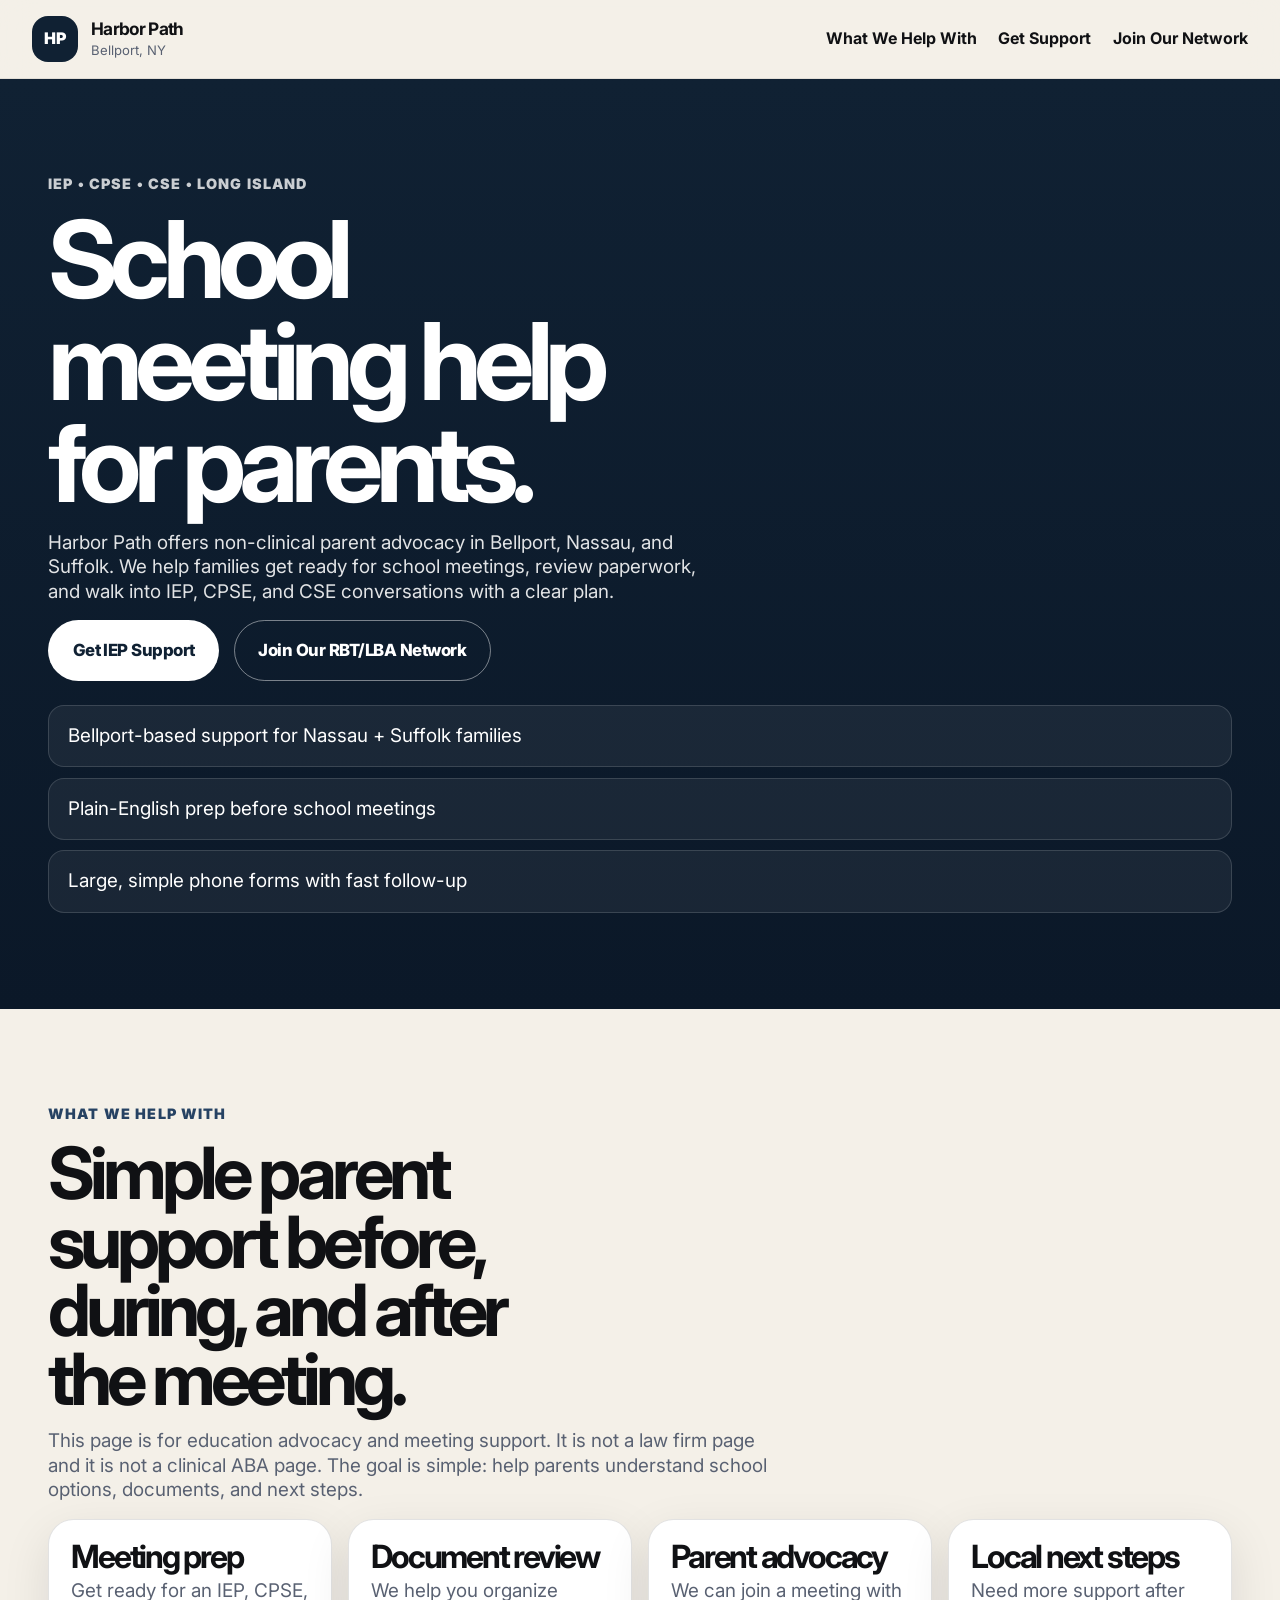
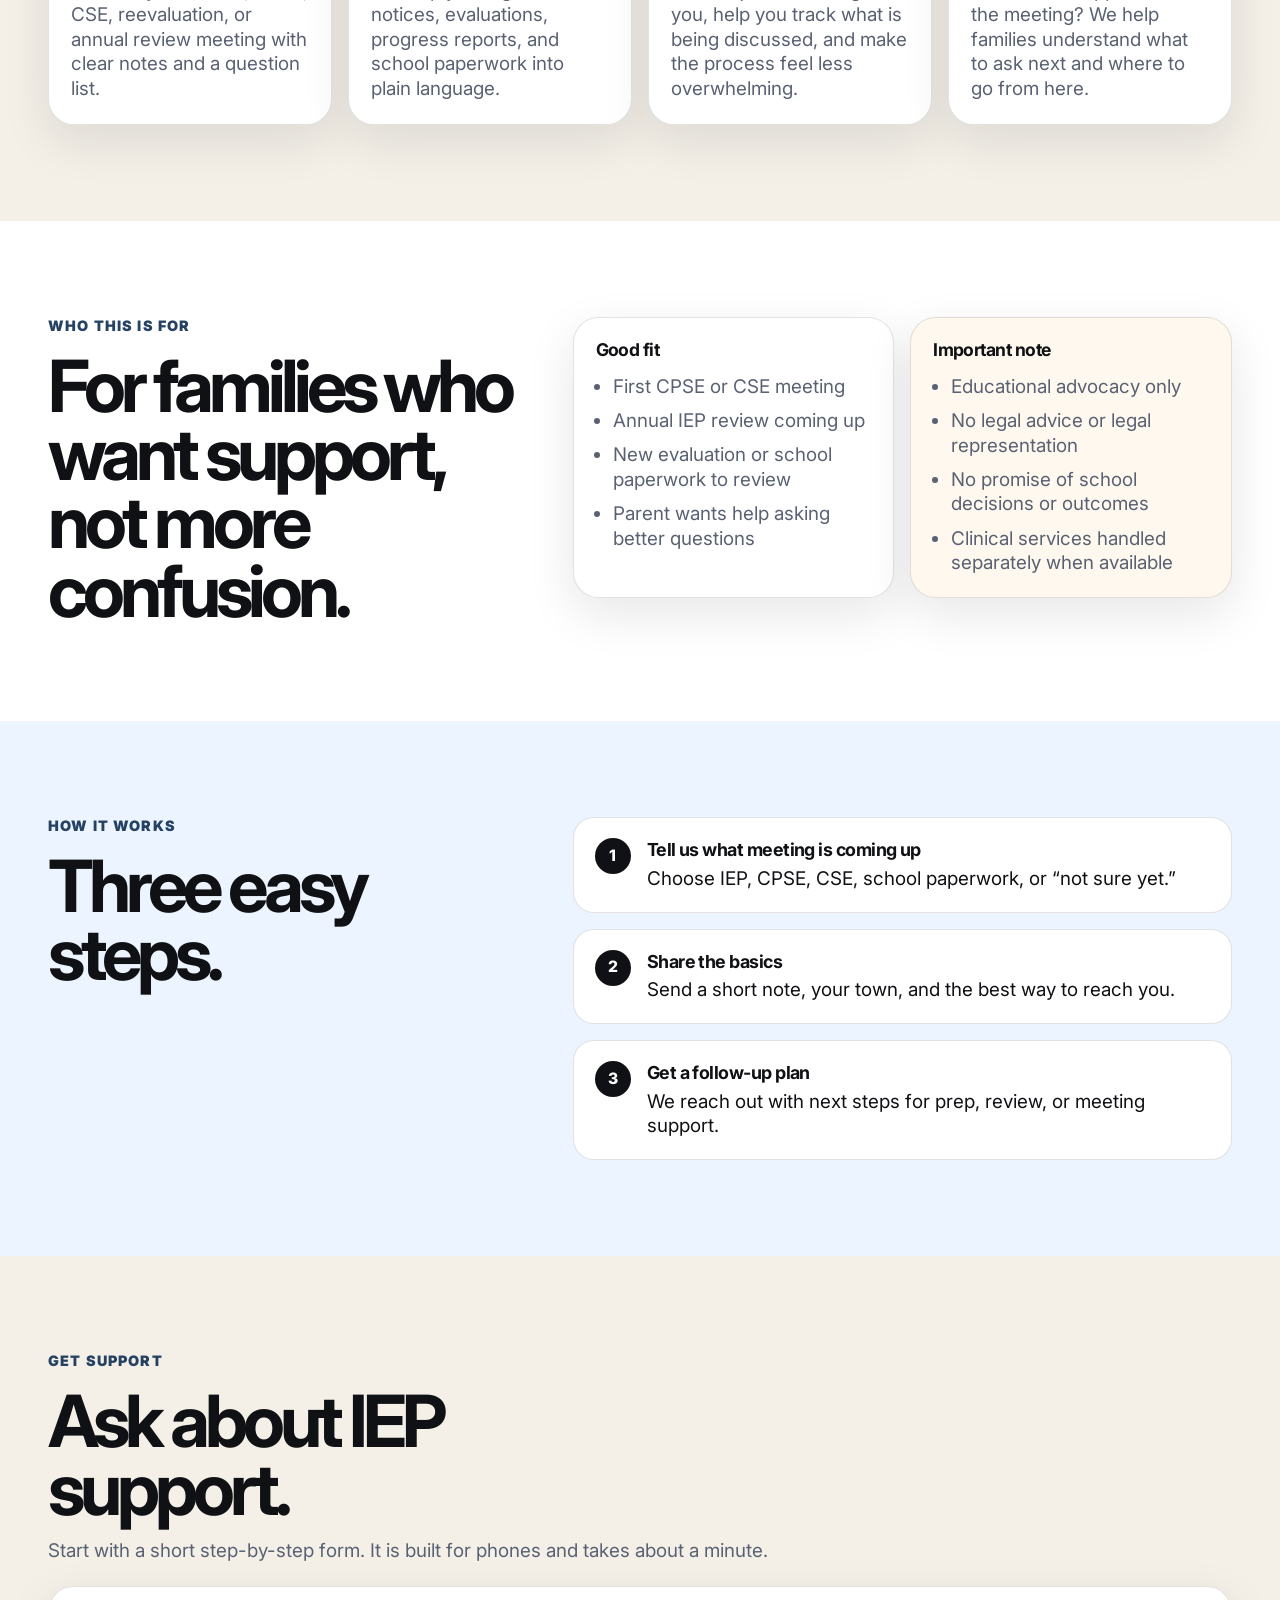
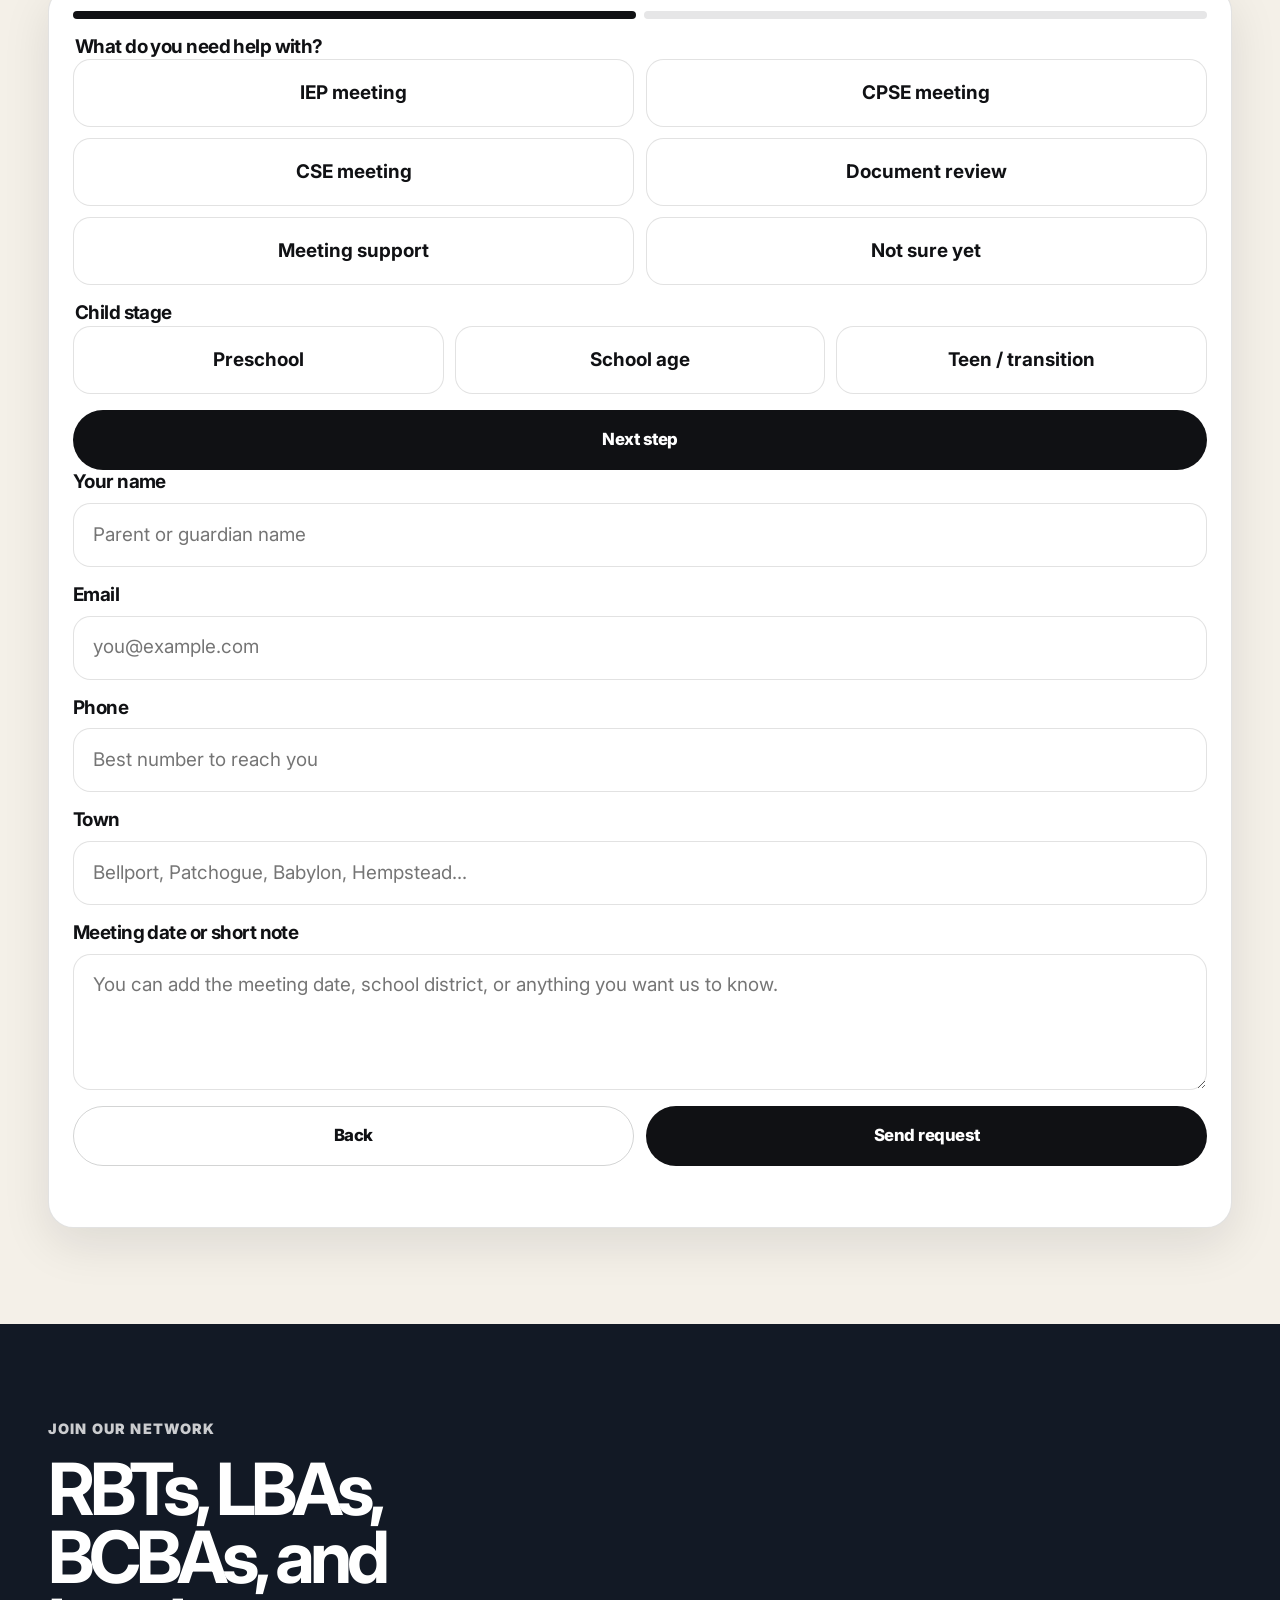
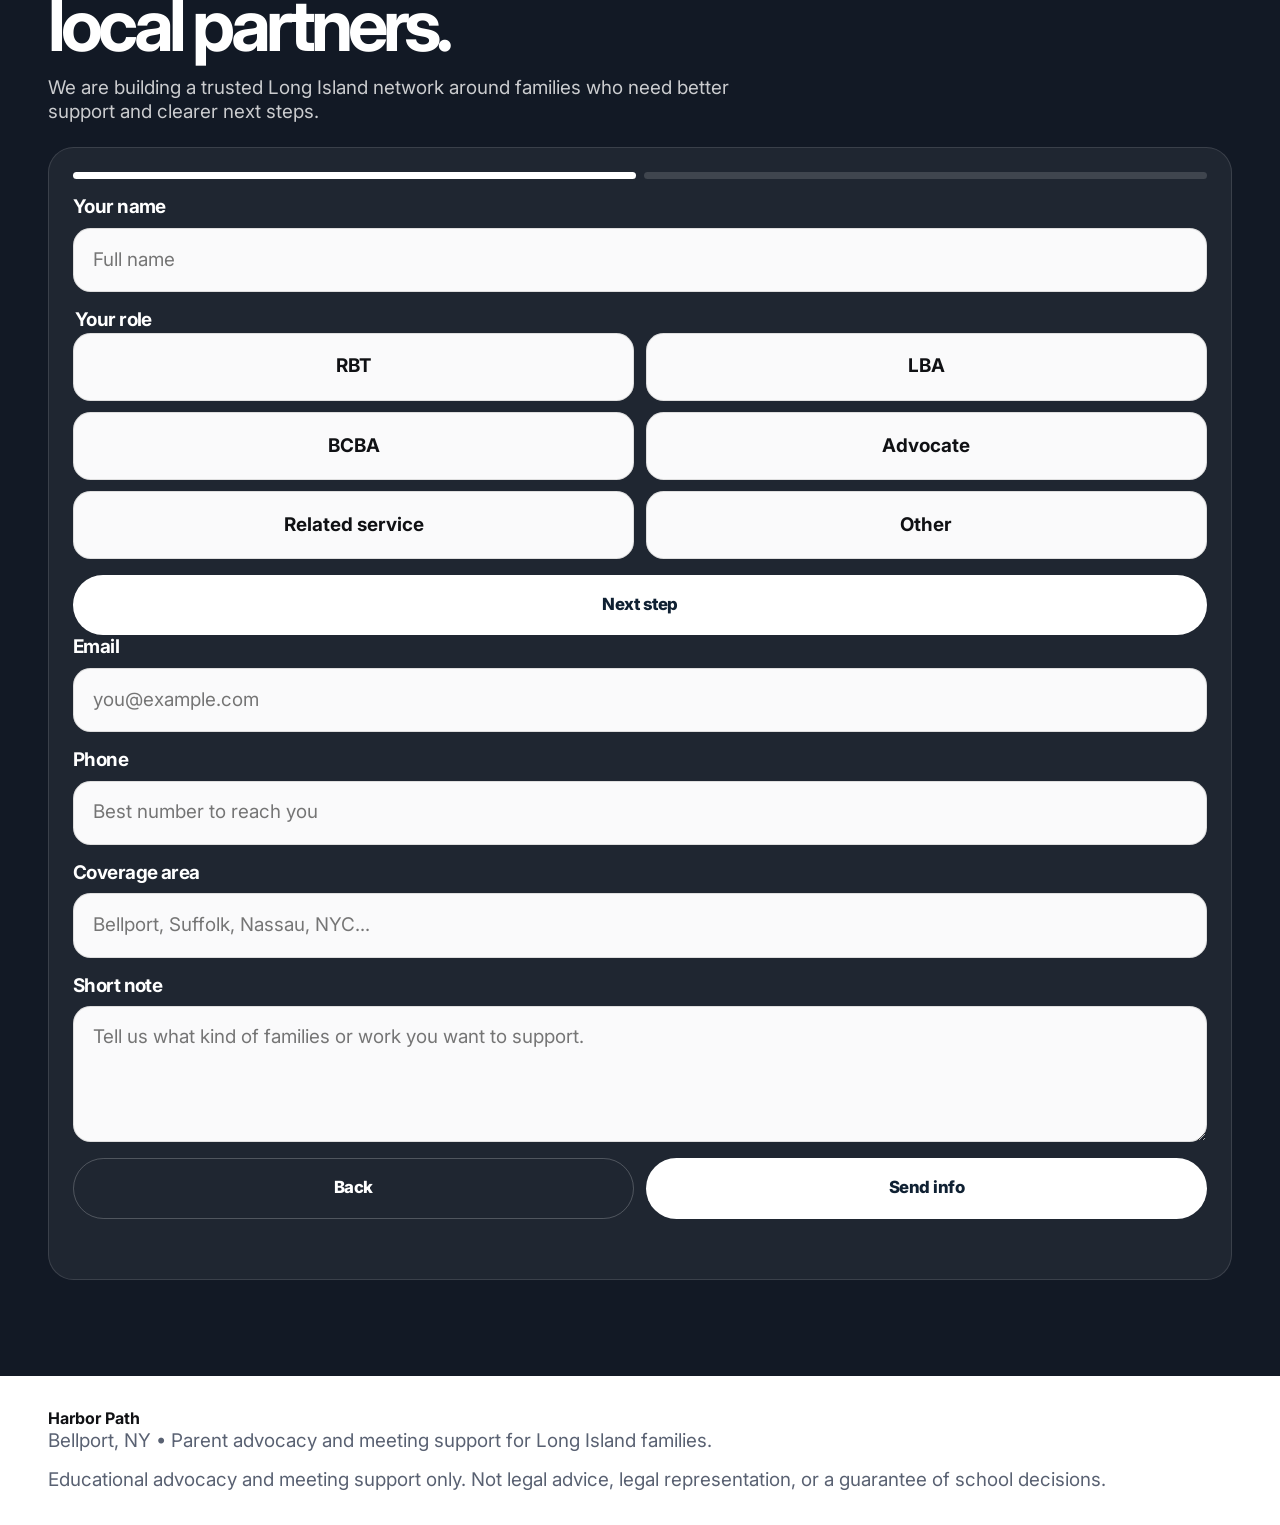
==== commit 3d7a31d9: "Add files via upload" ====
--- a/index.html
+++ b/index.html
@@ -3,8 +3,9 @@
 <head>
   <meta charset="UTF-8" />
   <meta name="viewport" content="width=device-width, initial-scale=1, viewport-fit=cover" />
-  <title>Harbor Path | Autism Support in Bellport, NY</title>
-  <meta name="description" content="Harbor Path is a Bellport, NY autism support brand serving Nassau and Suffolk County with simple next steps for families and a growing RBT/LBA network." />
+  <title>Harbor Path | IEP Advocate Long Island | Bellport, NY</title>
+  <meta name="description" content="Bellport-based parent advocacy for IEP, CPSE, and CSE meetings across Suffolk and Nassau County. Simple school-meeting support for families on Long Island." />
+  <meta name="theme-color" content="#0f1d2f" />
   <link rel="preconnect" href="https://fonts.googleapis.com">
   <link rel="preconnect" href="https://fonts.gstatic.com" crossorigin>
   <link href="https://fonts.googleapis.com/css2?family=Inter:wght@400;500;600;700;800;900&display=swap" rel="stylesheet">
@@ -20,29 +21,32 @@
       </span>
     </a>
     <nav class="desktop-nav" aria-label="Primary">
-      <a href="#offer">What We Offer</a>
-      <a href="#contact">Contact Us</a>
+      <a href="#offer">What We Help With</a>
+      <a href="#contact">Get Support</a>
       <a href="#network">Join Our Network</a>
     </nav>
   </header>
 
   <main id="top">
-    <section class="hero section section-dark">
+    <section class="section hero section-dark">
       <div class="wrap hero-wrap">
-        <p class="eyebrow">BELLPORT, NY • NASSAU + SUFFOLK COUNTY</p>
-        <h1>Simple autism support.<br>Clear next steps.<br>Local people.</h1>
+        <p class="eyebrow">IEP • CPSE • CSE • LONG ISLAND</p>
+        <h1>School meeting help for parents.</h1>
         <p class="lede">
-          Harbor Path helps families get started and helps RBTs and LBAs join a local care network.
-          Private-pay support now. More options coming soon.
+          Harbor Path offers non-clinical parent advocacy in Bellport, Nassau, and Suffolk.
+          We help families get ready for school meetings, review paperwork, and walk into IEP,
+          CPSE, and CSE conversations with a clear plan.
         </p>
+
         <div class="cta-stack" role="group" aria-label="Main actions">
-          <a class="button button-light" href="#contact">Get Support for Your Child</a>
+          <a class="button button-light" href="#contact">Get IEP Support</a>
           <a class="button button-outline-light" href="#network">Join Our RBT/LBA Network</a>
         </div>
+
         <ul class="hero-points" aria-label="Key points">
-          <li>Fast local response</li>
-          <li>Big, simple forms</li>
-          <li>Phone-friendly from start to finish</li>
+          <li>Bellport-based support for Nassau + Suffolk families</li>
+          <li>Plain-English prep before school meetings</li>
+          <li>Large, simple phone forms with fast follow-up</li>
         </ul>
       </div>
     </section>
@@ -50,38 +54,67 @@
     <section id="offer" class="section section-light">
       <div class="wrap stack-xl">
         <div class="section-intro">
-          <p class="eyebrow eyebrow-dark">WHAT WE OFFER</p>
-          <h2>Built to be easy for families.</h2>
+          <p class="eyebrow eyebrow-dark">WHAT WE HELP WITH</p>
+          <h2>Simple parent support before, during, and after the meeting.</h2>
           <p>
-            We keep the first step simple. Start with a call or a short form. We follow up, explain the next step,
-            and help you move forward.
+            This page is for education advocacy and meeting support. It is not a law firm page and it is not a clinical ABA page.
+            The goal is simple: help parents understand school options, documents, and next steps.
           </p>
         </div>
 
         <div class="offer-grid">
           <article class="offer-item">
-            <h3>Autism support</h3>
-            <p>Clear next steps for families looking for help at home, in the community, or by telehealth.</p>
+            <h3>Meeting prep</h3>
+            <p>Get ready for an IEP, CPSE, CSE, reevaluation, or annual review meeting with clear notes and a question list.</p>
           </article>
           <article class="offer-item">
-            <h3>Parent guidance</h3>
-            <p>Simple support for caregivers who want structure, communication tools, and a plan.</p>
+            <h3>Document review</h3>
+            <p>We help you organize notices, evaluations, progress reports, and school paperwork into plain language.</p>
           </article>
           <article class="offer-item">
-            <h3>Care team matching</h3>
-            <p>We are building a local RBT and LBA network so families can connect with real people nearby.</p>
+            <h3>Parent advocacy</h3>
+            <p>We can join a meeting with you, help you track what is being discussed, and make the process feel less overwhelming.</p>
           </article>
           <article class="offer-item">
-            <h3>Phone-first intake</h3>
-            <p>Large tap targets, short steps, and fast follow-up. No crowded forms or hard-to-read pages.</p>
+            <h3>Local next steps</h3>
+            <p>Need more support after the meeting? We help families understand what to ask next and where to go from here.</p>
           </article>
         </div>
       </div>
     </section>
 
     <section class="section section-contrast">
-      <div class="wrap split">
-        <div>
+      <div class="wrap split split-tight">
+        <div class="section-intro slim">
+          <p class="eyebrow eyebrow-dark">WHO THIS IS FOR</p>
+          <h2>For families who want support, not more confusion.</h2>
+        </div>
+        <div class="list-card-grid">
+          <div class="list-card">
+            <strong>Good fit</strong>
+            <ul>
+              <li>First CPSE or CSE meeting</li>
+              <li>Annual IEP review coming up</li>
+              <li>New evaluation or school paperwork to review</li>
+              <li>Parent wants help asking better questions</li>
+            </ul>
+          </div>
+          <div class="list-card list-card-alt">
+            <strong>Important note</strong>
+            <ul>
+              <li>Educational advocacy only</li>
+              <li>No legal advice or legal representation</li>
+              <li>No promise of school decisions or outcomes</li>
+              <li>Clinical services handled separately when available</li>
+            </ul>
+          </div>
+        </div>
+      </div>
+    </section>
+
+    <section class="section section-accent">
+      <div class="wrap split split-tight">
+        <div class="section-intro slim">
           <p class="eyebrow eyebrow-dark">HOW IT WORKS</p>
           <h2>Three easy steps.</h2>
         </div>
@@ -89,73 +122,76 @@
           <li>
             <span class="step-number">1</span>
             <div>
-              <strong>Choose your path</strong>
-              <p>Pick family support or clinician interest.</p>
+              <strong>Tell us what meeting is coming up</strong>
+              <p>Choose IEP, CPSE, CSE, school paperwork, or “not sure yet.”</p>
             </div>
           </li>
           <li>
             <span class="step-number">2</span>
             <div>
-              <strong>Fill out a short form</strong>
-              <p>Each form moves step by step on your phone.</p>
+              <strong>Share the basics</strong>
+              <p>Send a short note, your town, and the best way to reach you.</p>
             </div>
           </li>
           <li>
             <span class="step-number">3</span>
             <div>
-              <strong>We follow up</strong>
-              <p>We reach out with next steps and availability.</p>
+              <strong>Get a follow-up plan</strong>
+              <p>We reach out with next steps for prep, review, or meeting support.</p>
             </div>
           </li>
         </ol>
       </div>
     </section>
 
-    <section id="contact" class="section section-accent">
+    <section id="contact" class="section section-light">
       <div class="wrap form-wrap">
         <div class="section-intro">
-          <p class="eyebrow">CONTACT US</p>
-          <h2>Get support for your child.</h2>
-          <p>Tell us a little bit about your family. The form below is short and phone-friendly.</p>
-        </div>
-
-        <form class="step-form" id="family-form" method="POST" action="https://formspree.io/f/REPLACE_FAMILY_ID" novalidate>
-          <input type="hidden" name="form_type" value="family" />
+          <p class="eyebrow eyebrow-dark">GET SUPPORT</p>
+          <h2>Ask about IEP support.</h2>
+          <p>
+            Start with a short step-by-step form. It is built for phones and takes about a minute.
+          </p>
+        </div>
+
+        <form class="step-form" id="family-form" method="POST" action="https://formspree.io/f/REPLACE_PARENT_SUPPORT_ID" novalidate>
+          <input type="hidden" name="form_type" value="parent_support" />
           <div class="progress" aria-hidden="true">
             <span class="progress-dot is-active"></span>
             <span class="progress-dot"></span>
           </div>
 
           <section class="form-step is-active" data-step="1">
+            <fieldset class="choice-group">
+              <legend>What do you need help with?</legend>
+              <div class="choice-grid choice-grid-2">
+                <label class="choice"><input type="radio" name="support_type" value="IEP meeting" required><span>IEP meeting</span></label>
+                <label class="choice"><input type="radio" name="support_type" value="CPSE meeting"><span>CPSE meeting</span></label>
+                <label class="choice"><input type="radio" name="support_type" value="CSE meeting"><span>CSE meeting</span></label>
+                <label class="choice"><input type="radio" name="support_type" value="Document review"><span>Document review</span></label>
+                <label class="choice"><input type="radio" name="support_type" value="School meeting support"><span>Meeting support</span></label>
+                <label class="choice"><input type="radio" name="support_type" value="Not sure yet"><span>Not sure yet</span></label>
+              </div>
+            </fieldset>
+
+            <fieldset class="choice-group">
+              <legend>Child stage</legend>
+              <div class="choice-grid choice-grid-3">
+                <label class="choice"><input type="radio" name="child_stage" value="Preschool" required><span>Preschool</span></label>
+                <label class="choice"><input type="radio" name="child_stage" value="School age"><span>School age</span></label>
+                <label class="choice"><input type="radio" name="child_stage" value="Teen / transition"><span>Teen / transition</span></label>
+              </div>
+            </fieldset>
+
+            <button class="button button-dark button-block next-step" type="button">Next step</button>
+          </section>
+
+          <section class="form-step" data-step="2" hidden>
             <label class="field">
               <span>Your name</span>
               <input type="text" name="parent_name" placeholder="Parent or guardian name" autocomplete="name" required />
             </label>
 
-            <fieldset class="choice-group">
-              <legend>Child age range</legend>
-              <div class="choice-grid">
-                <label class="choice"><input type="radio" name="child_age" value="0-3" required><span>0–3</span></label>
-                <label class="choice"><input type="radio" name="child_age" value="4-7"><span>4–7</span></label>
-                <label class="choice"><input type="radio" name="child_age" value="8-12"><span>8–12</span></label>
-                <label class="choice"><input type="radio" name="child_age" value="13+"><span>13+</span></label>
-              </div>
-            </fieldset>
-
-            <fieldset class="choice-group">
-              <legend>What do you need most?</legend>
-              <div class="choice-grid">
-                <label class="choice"><input type="radio" name="support_need" value="Autism support" required><span>Autism support</span></label>
-                <label class="choice"><input type="radio" name="support_need" value="Parent guidance"><span>Parent guidance</span></label>
-                <label class="choice"><input type="radio" name="support_need" value="Telehealth"><span>Telehealth</span></label>
-                <label class="choice"><input type="radio" name="support_need" value="Not sure yet"><span>Not sure yet</span></label>
-              </div>
-            </fieldset>
-
-            <button class="button button-dark button-block next-step" type="button">Next step</button>
-          </section>
-
-          <section class="form-step" data-step="2" hidden>
             <label class="field">
               <span>Email</span>
               <input type="email" name="email" placeholder="you@example.com" autocomplete="email" required />
@@ -167,13 +203,13 @@
             </label>
 
             <label class="field">
-              <span>Town or ZIP</span>
-              <input type="text" name="location" placeholder="Bellport, Patchogue, Sayville, Hempstead..." autocomplete="postal-code" required />
-            </label>
-
-            <label class="field">
-              <span>Anything else you want us to know?</span>
-              <textarea name="message" rows="4" placeholder="A short note is enough."></textarea>
+              <span>Town</span>
+              <input type="text" name="location" placeholder="Bellport, Patchogue, Babylon, Hempstead..." autocomplete="address-level2" required />
+            </label>
+
+            <label class="field">
+              <span>Meeting date or short note</span>
+              <textarea name="message" rows="4" placeholder="You can add the meeting date, school district, or anything you want us to know."></textarea>
             </label>
 
             <div class="form-actions">
@@ -190,15 +226,15 @@
     <section id="network" class="section section-dark-alt">
       <div class="wrap form-wrap">
         <div class="section-intro">
-          <p class="eyebrow">RBT / LBA NETWORK</p>
-          <h2>Join our local care network.</h2>
+          <p class="eyebrow">JOIN OUR NETWORK</p>
+          <h2>RBTs, LBAs, BCBAs, and local partners.</h2>
           <p>
-            We are building a small, local network for RBTs, LBAs, and BCBAs who want to work with families in Nassau and Suffolk County.
+            We are building a trusted Long Island network around families who need better support and clearer next steps.
           </p>
         </div>
 
         <form class="step-form step-form-dark" id="network-form" method="POST" action="https://formspree.io/f/REPLACE_NETWORK_ID" novalidate>
-          <input type="hidden" name="form_type" value="clinician" />
+          <input type="hidden" name="form_type" value="network_interest" />
           <div class="progress" aria-hidden="true">
             <span class="progress-dot is-active"></span>
             <span class="progress-dot"></span>
@@ -207,29 +243,21 @@
           <section class="form-step is-active" data-step="1">
             <label class="field">
               <span>Your name</span>
-              <input type="text" name="clinician_name" placeholder="Full name" autocomplete="name" required />
+              <input type="text" name="full_name" placeholder="Full name" autocomplete="name" required />
             </label>
 
             <fieldset class="choice-group">
               <legend>Your role</legend>
-              <div class="choice-grid">
-                <label class="choice"><input type="radio" name="credential" value="RBT" required><span>RBT</span></label>
-                <label class="choice"><input type="radio" name="credential" value="LBA"><span>LBA</span></label>
-                <label class="choice"><input type="radio" name="credential" value="BCBA"><span>BCBA</span></label>
-                <label class="choice"><input type="radio" name="credential" value="Other"><span>Other</span></label>
+              <div class="choice-grid choice-grid-2">
+                <label class="choice"><input type="radio" name="role" value="RBT" required><span>RBT</span></label>
+                <label class="choice"><input type="radio" name="role" value="LBA"><span>LBA</span></label>
+                <label class="choice"><input type="radio" name="role" value="BCBA"><span>BCBA</span></label>
+                <label class="choice"><input type="radio" name="role" value="Special education advocate"><span>Advocate</span></label>
+                <label class="choice"><input type="radio" name="role" value="Related service provider"><span>Related service</span></label>
+                <label class="choice"><input type="radio" name="role" value="Other"><span>Other</span></label>
               </div>
             </fieldset>
 
-            <fieldset class="choice-group">
-              <legend>Work interest</legend>
-              <div class="choice-grid">
-                <label class="choice"><input type="radio" name="work_type" value="Part-time" required><span>Part-time</span></label>
-                <label class="choice"><input type="radio" name="work_type" value="Contract"><span>Contract</span></label>
-                <label class="choice"><input type="radio" name="work_type" value="Full-time"><span>Full-time</span></label>
-                <label class="choice"><input type="radio" name="work_type" value="Not sure yet"><span>Not sure yet</span></label>
-              </div>
-            </fieldset>
-
             <button class="button button-light button-block next-step" type="button">Next step</button>
           </section>
 
@@ -245,44 +273,42 @@
             </label>
 
             <label class="field">
-              <span>Service area</span>
-              <input type="text" name="service_area" placeholder="Bellport, Nassau County, Suffolk County..." required />
+              <span>Coverage area</span>
+              <input type="text" name="coverage" placeholder="Bellport, Suffolk, Nassau, NYC..." required />
             </label>
 
             <label class="field">
               <span>Short note</span>
-              <textarea name="message" rows="4" placeholder="Share availability, experience, or what kind of role you want."></textarea>
+              <textarea name="message" rows="4" placeholder="Tell us what kind of families or work you want to support."></textarea>
             </label>
 
             <div class="form-actions">
               <button class="button button-ghost-light prev-step" type="button">Back</button>
-              <button class="button button-light" type="submit">Join the network</button>
+              <button class="button button-light" type="submit">Send info</button>
             </div>
           </section>
 
-          <p class="form-status form-status-light" aria-live="polite"></p>
+          <p class="form-status" aria-live="polite"></p>
         </form>
       </div>
     </section>
-
-    <section class="section section-light">
-      <div class="wrap footer-cta">
-        <div>
-          <p class="eyebrow eyebrow-dark">HARBOR PATH</p>
-          <h2>Bellport-based. Built for simple next steps.</h2>
-          <p>Use the form that fits you best. We will take it from there.</p>
-        </div>
-        <div class="cta-stack cta-stack-footer" role="group" aria-label="Footer actions">
-          <a class="button button-dark" href="#contact">Get Support for Your Child</a>
-          <a class="button button-outline-dark" href="#network">Join Our RBT/LBA Network</a>
-        </div>
-      </div>
-    </section>
   </main>
 
-  <div class="mobile-cta" aria-label="Sticky actions">
-    <a class="button button-light" href="#contact">Get Support</a>
-    <a class="button button-outline-light" href="#network">Join Network</a>
+  <footer class="footer">
+    <div class="wrap footer-wrap">
+      <div>
+        <strong>Harbor Path</strong>
+        <p>Bellport, NY • Parent advocacy and meeting support for Long Island families.</p>
+      </div>
+      <p class="footer-note">
+        Educational advocacy and meeting support only. Not legal advice, legal representation, or a guarantee of school decisions.
+      </p>
+    </div>
+  </footer>
+
+  <div class="mobile-bar" aria-label="Quick actions">
+    <a class="button button-dark" href="#contact">Get IEP Support</a>
+    <a class="button button-outline-dark" href="#network">Join Network</a>
   </div>
 
   <script src="script.js"></script>
--- a/styles.css
+++ b/styles.css
@@ -1,36 +1,38 @@
 :root {
-  --bg: #f5f2ea;
+  --bg: #f4f0e8;
   --surface: #ffffff;
-  --surface-soft: #eef4ff;
+  --surface-soft: #ecf4ff;
+  --surface-warm: #fff8ef;
   --ink: #101114;
-  --muted: #5b6170;
+  --muted: #596172;
   --line: rgba(16, 17, 20, 0.12);
-  --navy: #132844;
-  --navy-2: #0d1d33;
-  --sky: #dce8ff;
-  --sand: #f7f1e5;
+  --navy: #102133;
+  --navy-2: #0b1828;
+  --blue: #dbe8ff;
+  --blue-2: #86aaf1;
   --white: #ffffff;
-  --radius: 1.5rem;
-  --shadow: 0 1rem 3rem rgba(19, 40, 68, 0.12);
+  --radius: 1.6rem;
+  --shadow: 0 1rem 3rem rgba(16, 23, 34, 0.1);
 }
 
 * { box-sizing: border-box; }
 html { scroll-behavior: smooth; }
 body {
   margin: 0;
-  font-family: "Inter", system-ui, -apple-system, BlinkMacSystemFont, "Segoe UI", sans-serif;
   background: var(--bg);
   color: var(--ink);
-  line-height: 1.35;
+  font-family: "Inter", system-ui, -apple-system, BlinkMacSystemFont, "Segoe UI", sans-serif;
+  line-height: 1.3;
   -webkit-font-smoothing: antialiased;
   text-rendering: optimizeLegibility;
 }
 
 a { color: inherit; text-decoration: none; }
 button, input, textarea { font: inherit; }
+button { cursor: pointer; }
 
 .wrap {
-  width: min(100%, 76rem);
+  width: min(100%, 78rem);
   margin: 0 auto;
   padding-inline: clamp(1rem, 4vw, 2rem);
 }
@@ -39,10 +41,63 @@
   padding-block: clamp(3.5rem, 8vw, 6rem);
 }
 
+.topbar {
+  position: sticky;
+  top: 0;
+  z-index: 50;
+  display: flex;
+  align-items: center;
+  justify-content: space-between;
+  gap: 1rem;
+  padding: 1rem clamp(1rem, 4vw, 2rem);
+  background: rgba(244, 240, 232, 0.92);
+  backdrop-filter: blur(16px);
+  border-bottom: 1px solid rgba(16, 17, 20, 0.08);
+}
+
+.brand {
+  display: inline-flex;
+  align-items: center;
+  gap: 0.85rem;
+}
+
+.brand-mark {
+  inline-size: 2.85rem;
+  block-size: 2.85rem;
+  border-radius: 1rem;
+  background: var(--navy);
+  color: var(--white);
+  display: grid;
+  place-items: center;
+  font-weight: 900;
+  letter-spacing: -0.03em;
+}
+
+.brand-text {
+  display: grid;
+  gap: 0.1rem;
+}
+
+.brand-text strong {
+  font-size: 1.08rem;
+  letter-spacing: -0.04em;
+}
+
+.brand-text small {
+  color: var(--muted);
+  font-size: 0.82rem;
+}
+
+.desktop-nav {
+  display: none;
+  gap: 1.35rem;
+  font-weight: 700;
+}
+
 .section-dark {
   background: linear-gradient(180deg, var(--navy) 0%, var(--navy-2) 100%);
   color: var(--white);
-  min-height: min(100svh, 58rem);
+  min-height: min(100svh, 56rem);
   display: grid;
   align-items: center;
 }
@@ -56,83 +111,39 @@
 .section-contrast { background: var(--surface); }
 .section-accent { background: var(--surface-soft); }
 
-.topbar {
-  position: sticky;
-  top: 0;
-  z-index: 40;
-  display: flex;
-  justify-content: space-between;
-  align-items: center;
+.hero-wrap,
+.stack-xl,
+.section-intro,
+.form-wrap {
+  display: grid;
   gap: 1rem;
-  padding: 1rem clamp(1rem, 3vw, 2rem);
-  background: rgba(245, 242, 234, 0.92);
-  border-bottom: 1px solid rgba(16, 17, 20, 0.08);
-  backdrop-filter: blur(16px);
-}
-
-.brand {
-  display: inline-flex;
-  align-items: center;
-  gap: 0.875rem;
-}
-
-.brand-mark {
-  inline-size: 2.75rem;
-  block-size: 2.75rem;
-  border-radius: 1rem;
-  background: var(--navy);
-  color: var(--white);
-  display: grid;
-  place-items: center;
-  font-weight: 800;
-}
-
-.brand-text {
-  display: grid;
-  gap: 0.1rem;
-}
-
-.brand-text strong {
-  font-size: 1.05rem;
-  letter-spacing: -0.03em;
-}
-
-.brand-text small {
-  color: var(--muted);
-  font-size: 0.8rem;
-}
-
-.desktop-nav {
-  display: none;
-  gap: 1.25rem;
-  font-weight: 600;
 }
 
 .eyebrow {
-  margin: 0 0 0.85rem;
+  margin: 0;
   font-size: 0.9rem;
-  font-weight: 800;
+  font-weight: 900;
   letter-spacing: 0.08em;
   text-transform: uppercase;
   color: rgba(255, 255, 255, 0.78);
 }
 
-.eyebrow-dark { color: #29405f; }
+.eyebrow-dark { color: #264263; }
 
 h1, h2, h3 {
   margin: 0;
-  letter-spacing: -0.06em;
+  letter-spacing: -0.07em;
   line-height: 0.95;
 }
 
 h1 {
-  font-size: clamp(3rem, 11vw, 6.75rem);
-  max-width: 11ch;
+  font-size: clamp(3rem, 11vw, 6.7rem);
+  max-width: 8.5ch;
 }
 
 h2 {
   font-size: clamp(2.2rem, 8vw, 4.5rem);
-  max-width: 12ch;
+  max-width: 10ch;
 }
 
 h3 {
@@ -140,43 +151,42 @@
   margin-bottom: 0.4rem;
 }
 
+p,
+li,
+legend,
+label span,
+input,
+textarea {
+  font-size: clamp(1rem, 2.7vw, 1.18rem);
+}
+
 p {
   margin: 0;
-  font-size: clamp(1.05rem, 2.6vw, 1.25rem);
   color: inherit;
 }
 
 .lede {
-  max-width: 38rem;
-  margin-top: 1.25rem;
-  color: rgba(255, 255, 255, 0.86);
-}
-
-.hero-wrap {
-  display: grid;
-  gap: 1.5rem;
-  align-content: center;
+  max-width: 42rem;
+  color: rgba(255, 255, 255, 0.88);
 }
 
 .cta-stack {
   display: grid;
-  gap: 0.875rem;
-  margin-top: 0.5rem;
+  gap: 0.9rem;
 }
 
 .button {
   display: inline-flex;
+  align-items: center;
   justify-content: center;
-  align-items: center;
   width: 100%;
-  min-block-size: 3.45em;
+  min-block-size: 3.6em;
   padding: 1em 1.2em;
   border-radius: 999px;
   border: 1px solid transparent;
   font-size: 1.05rem;
   font-weight: 800;
   letter-spacing: -0.03em;
-  cursor: pointer;
   transition: transform 0.18s ease, background-color 0.18s ease, border-color 0.18s ease, color 0.18s ease;
 }
 
@@ -188,7 +198,7 @@
 .button:focus-visible,
 input:focus-visible,
 textarea:focus-visible {
-  outline: 3px solid #83a7ff;
+  outline: 3px solid var(--blue-2);
   outline-offset: 2px;
 }
 
@@ -205,69 +215,107 @@
 .button-outline-light {
   background: transparent;
   color: var(--white);
-  border-color: rgba(255, 255, 255, 0.44);
-}
-
-.button-outline-dark {
-  background: transparent;
-  color: var(--ink);
-  border-color: rgba(16, 17, 20, 0.2);
-}
-
+  border-color: rgba(255,255,255,0.45);
+}
+
+.button-outline-dark,
 .button-ghost,
 .button-ghost-light {
   background: transparent;
 }
 
-.button-ghost { color: var(--ink); border-color: rgba(16,17,20,0.18); }
-.button-ghost-light { color: var(--white); border-color: rgba(255,255,255,0.26); }
+.button-outline-dark,
+.button-ghost {
+  color: var(--ink);
+  border-color: rgba(16,17,20,0.18);
+}
+
+.button-ghost-light {
+  color: var(--white);
+  border-color: rgba(255,255,255,0.22);
+}
+
 .button-block { width: 100%; }
 
 .hero-points {
   list-style: none;
-  display: grid;
-  gap: 0.65rem;
   padding: 0;
   margin: 0.5rem 0 0;
-  color: rgba(255, 255, 255, 0.88);
+  display: grid;
+  gap: 0.65rem;
 }
 
 .hero-points li {
   padding: 0.95em 1em;
+  border-radius: 1rem;
   border: 1px solid rgba(255,255,255,0.14);
-  border-radius: 1rem;
   background: rgba(255,255,255,0.06);
 }
 
-.stack-xl { display: grid; gap: 2rem; }
-.section-intro { display: grid; gap: 0.85rem; }
-.section-intro p:last-child { max-width: 44rem; color: var(--muted); }
-.section-dark-alt .section-intro p:last-child { color: rgba(255,255,255,0.76); }
-
-.offer-grid {
+.section-intro p:last-child {
+  max-width: 46rem;
+  color: var(--muted);
+}
+
+.section-dark-alt .section-intro p:last-child { color: rgba(255,255,255,0.78); }
+.slim { align-content: start; }
+
+.offer-grid,
+.list-card-grid {
   display: grid;
   gap: 1rem;
+}
+
+.offer-item,
+.list-card,
+.step-form {
+  background: var(--surface);
+  border: 1px solid var(--line);
+  border-radius: var(--radius);
+  box-shadow: var(--shadow);
 }
 
 .offer-item {
   padding: 1.4rem;
-  background: var(--surface);
-  border-radius: var(--radius);
-  border: 1px solid var(--line);
-  box-shadow: var(--shadow);
-}
-
-.offer-item p { color: var(--muted); }
+}
+
+.offer-item p,
+.list-card li,
+.footer-note {
+  color: var(--muted);
+}
+
+.list-card {
+  padding: 1.35rem;
+}
+
+.list-card strong {
+  display: block;
+  font-size: 1.1rem;
+  margin-bottom: 0.8rem;
+  letter-spacing: -0.03em;
+}
+
+.list-card ul {
+  margin: 0;
+  padding-left: 1.1rem;
+  display: grid;
+  gap: 0.6rem;
+}
+
+.list-card-alt {
+  background: var(--surface-warm);
+}
 
 .split {
   display: grid;
-  gap: 2rem;
+  gap: 1.5rem;
 }
 
 .steps {
+  margin: 0;
+  padding: 0;
   list-style: none;
-  padding: 0;
-  margin: 0;
   display: grid;
   gap: 1rem;
 }
@@ -276,246 +324,196 @@
   display: grid;
   grid-template-columns: auto 1fr;
   gap: 1rem;
-  align-items: start;
-  padding: 1.25rem;
-  border-radius: var(--radius);
-  background: var(--sand);
+  padding: 1.15rem;
+  background: var(--surface);
+  border-radius: 1.3rem;
+  border: 1px solid var(--line);
 }
 
 .step-number {
-  inline-size: 2.3rem;
-  block-size: 2.3rem;
+  inline-size: 2.25rem;
+  block-size: 2.25rem;
   border-radius: 999px;
-  background: var(--navy);
+  background: var(--ink);
   color: var(--white);
   display: grid;
   place-items: center;
   font-weight: 800;
+  font-size: 0.98rem;
 }
 
 .steps strong {
   display: block;
-  font-size: 1.1rem;
-  margin-bottom: 0.2rem;
-}
-
-.steps p { color: var(--muted); font-size: 1rem; }
-
-.form-wrap {
-  display: grid;
-  gap: 1.75rem;
-}
+  font-size: 1.12rem;
+  margin-bottom: 0.35rem;
+  letter-spacing: -0.03em;
+}
+
+.form-wrap { gap: 1.4rem; }
 
 .step-form {
-  background: var(--surface);
-  color: var(--ink);
-  border-radius: calc(var(--radius) + 0.5rem);
-  padding: 1.15rem;
-  box-shadow: var(--shadow);
-  border: 1px solid rgba(16,17,20,0.1);
+  padding: clamp(1rem, 4vw, 1.5rem);
 }
 
 .step-form-dark {
-  background: rgba(255,255,255,0.05);
-  color: var(--white);
-  border: 1px solid rgba(255,255,255,0.1);
+  background: rgba(255,255,255,0.06);
+  border-color: rgba(255,255,255,0.12);
   box-shadow: none;
 }
 
 .progress {
   display: flex;
+  gap: 0.55rem;
+  margin-bottom: 1rem;
+}
+
+.progress-dot {
+  flex: 1;
+  block-size: 0.45rem;
+  border-radius: 999px;
+  background: rgba(16,17,20,0.1);
+}
+
+.step-form-dark .progress-dot { background: rgba(255,255,255,0.14); }
+.progress-dot.is-active { background: var(--ink); }
+.step-form-dark .progress-dot.is-active { background: var(--white); }
+
+.form-step {
+  display: grid;
+  gap: 1rem;
+}
+
+.field {
+  display: grid;
   gap: 0.5rem;
-  margin-bottom: 1rem;
-}
-
-.progress-dot {
-  block-size: 0.5rem;
-  flex: 1 1 0;
-  border-radius: 999px;
-  background: rgba(16,17,20,0.12);
-}
-
-.step-form-dark .progress-dot { background: rgba(255,255,255,0.15); }
-.progress-dot.is-active { background: var(--navy); }
-.step-form-dark .progress-dot.is-active { background: var(--white); }
-
-.form-step {
-  display: grid;
-  gap: 1rem;
-}
-
-.field,
-.choice-group {
-  display: grid;
-  gap: 0.6rem;
 }
 
 .field span,
 .choice-group legend {
   font-weight: 700;
-  font-size: 1rem;
-}
-
-.field input,
-.field textarea {
-  width: 100%;
-  min-block-size: 3.4em;
-  padding: 1em 1em;
-  border-radius: 1rem;
-  border: 1px solid rgba(16,17,20,0.14);
-  background: #fff;
-  color: var(--ink);
-}
-
-.step-form-dark .field input,
-.step-form-dark .field textarea {
-  background: rgba(255,255,255,0.96);
+  letter-spacing: -0.03em;
 }
 
 .choice-group {
   border: 0;
+  margin: 0;
   padding: 0;
-  margin: 0;
+  display: grid;
+  gap: 0.7rem;
 }
 
 .choice-grid {
   display: grid;
-  grid-template-columns: repeat(2, minmax(0, 1fr));
-  gap: 0.75rem;
+  gap: 0.7rem;
 }
 
 .choice {
   position: relative;
-  display: flex;
 }
 
 .choice input {
   position: absolute;
-  inset: 0;
   opacity: 0;
-  cursor: pointer;
+  pointer-events: none;
+}
+
+.choice span,
+input,
+textarea {
+  width: 100%;
+  border-radius: 1.1rem;
+  border: 1px solid var(--line);
+  background: var(--surface);
+  color: var(--ink);
 }
 
 .choice span {
-  display: flex;
-  justify-content: center;
-  align-items: center;
-  width: 100%;
+  display: grid;
+  place-items: center;
   min-block-size: 3.6em;
-  padding: 1em 0.8em;
+  padding: 0.95em 1em;
+  font-weight: 700;
   text-align: center;
-  font-weight: 700;
-  border-radius: 1rem;
-  border: 1px solid rgba(16,17,20,0.14);
-  background: #fff;
-  transition: border-color 0.18s ease, background-color 0.18s ease, color 0.18s ease, transform 0.18s ease;
-}
-
-.step-form-dark .choice span {
-  background: rgba(255,255,255,0.96);
-  color: var(--ink);
+}
+
+input,
+textarea {
+  min-block-size: 3.4em;
+  padding: 0.95em 1em;
+}
+
+textarea {
+  resize: vertical;
+  min-block-size: 7em;
 }
 
 .choice input:checked + span {
-  background: var(--navy);
-  color: var(--white);
-  border-color: var(--navy);
+  background: var(--ink);
+  color: var(--white);
+  border-color: var(--ink);
+}
+
+.step-form-dark .choice span,
+.step-form-dark input,
+.step-form-dark textarea {
+  background: rgba(255,255,255,0.98);
 }
 
 .form-actions {
   display: grid;
-  gap: 0.85rem;
+  gap: 0.8rem;
 }
 
 .form-status {
   min-block-size: 1.5rem;
-  margin: 0.25rem 0 0;
-  color: #21427e;
-  font-size: 0.96rem;
-  font-weight: 700;
-}
-
-.form-status-light { color: #dbe5ff; }
-
-.footer-cta {
-  display: grid;
-  gap: 1.6rem;
-}
-
-.cta-stack-footer { margin-top: 0; }
-
-.mobile-cta {
+  margin-top: 0.8rem;
+  font-weight: 600;
+  color: #254d8a;
+}
+
+.footer {
+  padding: 2rem 0 calc(7rem + env(safe-area-inset-bottom));
+  background: var(--surface);
+}
+
+.footer-wrap {
+  display: grid;
+  gap: 0.9rem;
+}
+
+.footer p { color: var(--muted); }
+
+.mobile-bar {
   position: fixed;
   inset-inline: 0;
   bottom: 0;
-  z-index: 45;
+  z-index: 60;
   display: grid;
   grid-template-columns: 1fr 1fr;
-  gap: 0.75rem;
+  gap: 0.65rem;
   padding: 0.8rem 1rem calc(0.8rem + env(safe-area-inset-bottom));
-  background: rgba(13, 29, 51, 0.96);
-  border-top: 1px solid rgba(255,255,255,0.12);
-  backdrop-filter: blur(14px);
-}
-
-.mobile-cta .button {
-  min-block-size: 3.3em;
-  font-size: 0.98rem;
-}
-
-main { padding-bottom: 6.5rem; }
-
-@media (min-width: 48rem) {
-  .desktop-nav {
-    display: inline-flex;
-    align-items: center;
-  }
-
-  .cta-stack {
-    grid-template-columns: repeat(2, minmax(0, max-content));
-    justify-content: start;
-  }
-
-  .cta-stack .button { width: auto; min-inline-size: 14rem; }
-
-  .offer-grid {
-    grid-template-columns: repeat(2, minmax(0, 1fr));
-  }
-
-  .split {
-    grid-template-columns: 0.8fr 1.2fr;
-    align-items: start;
-  }
-
-  .form-wrap {
-    grid-template-columns: 0.88fr 1.12fr;
-    align-items: start;
-  }
-
-  .step-form {
-    padding: 1.5rem;
-  }
-
-  .form-actions {
-    grid-template-columns: 1fr 1fr;
-  }
-
-  .footer-cta {
-    grid-template-columns: 1fr auto;
-    align-items: end;
-  }
-
-  .mobile-cta { display: none; }
-  main { padding-bottom: 0; }
-}
-
-@media (max-width: 30rem) {
-  .choice-grid {
-    grid-template-columns: 1fr;
-  }
-}
-
-@media (prefers-reduced-motion: reduce) {
-  html { scroll-behavior: auto; }
-  *, *::before, *::after { transition: none !important; animation: none !important; }
-}
+  background: rgba(244,240,232,0.95);
+  border-top: 1px solid rgba(16,17,20,0.08);
+  backdrop-filter: blur(16px);
+}
+
+@media (min-width: 40rem) {
+  .desktop-nav { display: flex; }
+  .cta-stack { grid-template-columns: auto auto; justify-content: start; }
+  .button { width: auto; padding-inline: 1.4em; }
+  .button-block { width: 100%; }
+  .offer-grid { grid-template-columns: repeat(2, 1fr); }
+  .list-card-grid { grid-template-columns: repeat(2, 1fr); }
+  .form-actions { grid-template-columns: 1fr 1fr; }
+  .choice-grid-2 { grid-template-columns: repeat(2, 1fr); }
+  .choice-grid-3 { grid-template-columns: repeat(3, 1fr); }
+  .mobile-bar { display: none; }
+  .footer { padding-bottom: 2rem; }
+}
+
+@media (min-width: 64rem) {
+  .split { grid-template-columns: 1fr 1.2fr; align-items: start; }
+  .split-tight { grid-template-columns: minmax(18rem, 0.95fr) minmax(24rem, 1.25fr); }
+  .offer-grid { grid-template-columns: repeat(4, 1fr); }
+  .steps li { padding: 1.25rem 1.3rem; }
+}
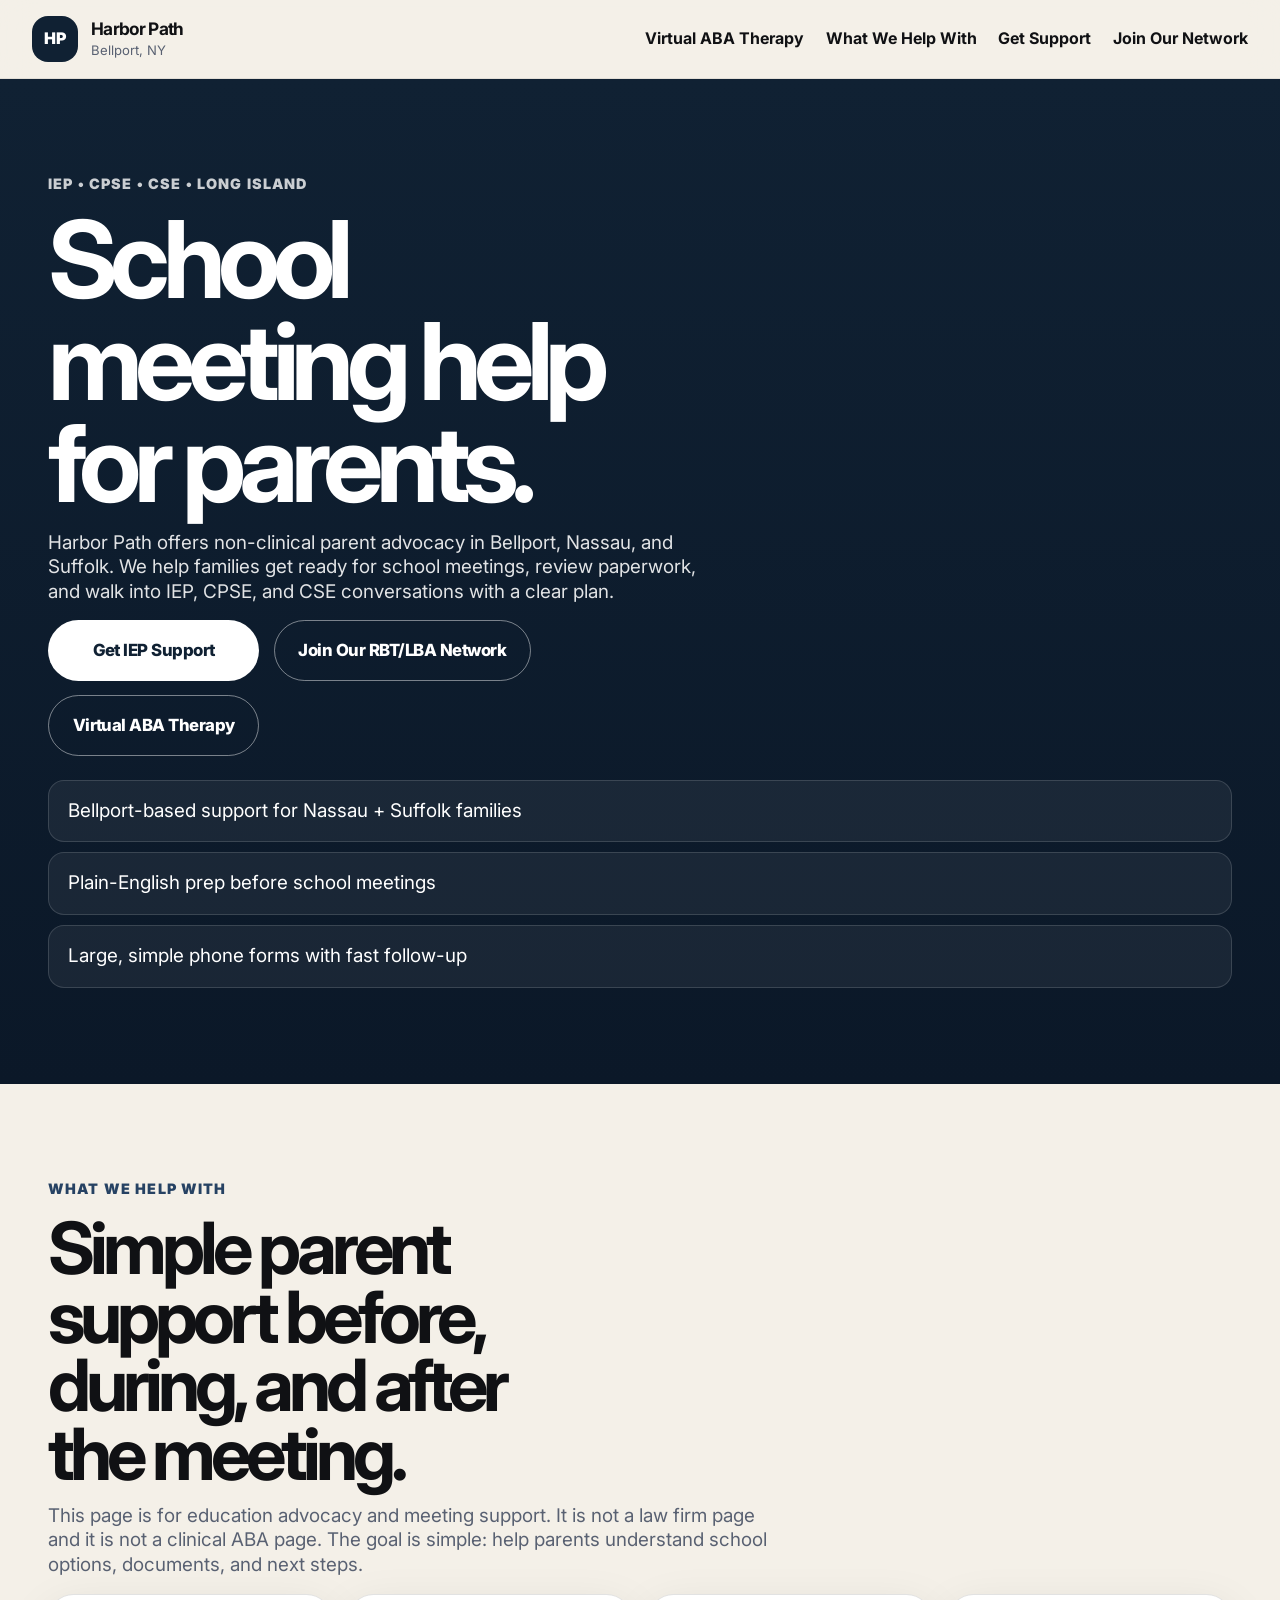
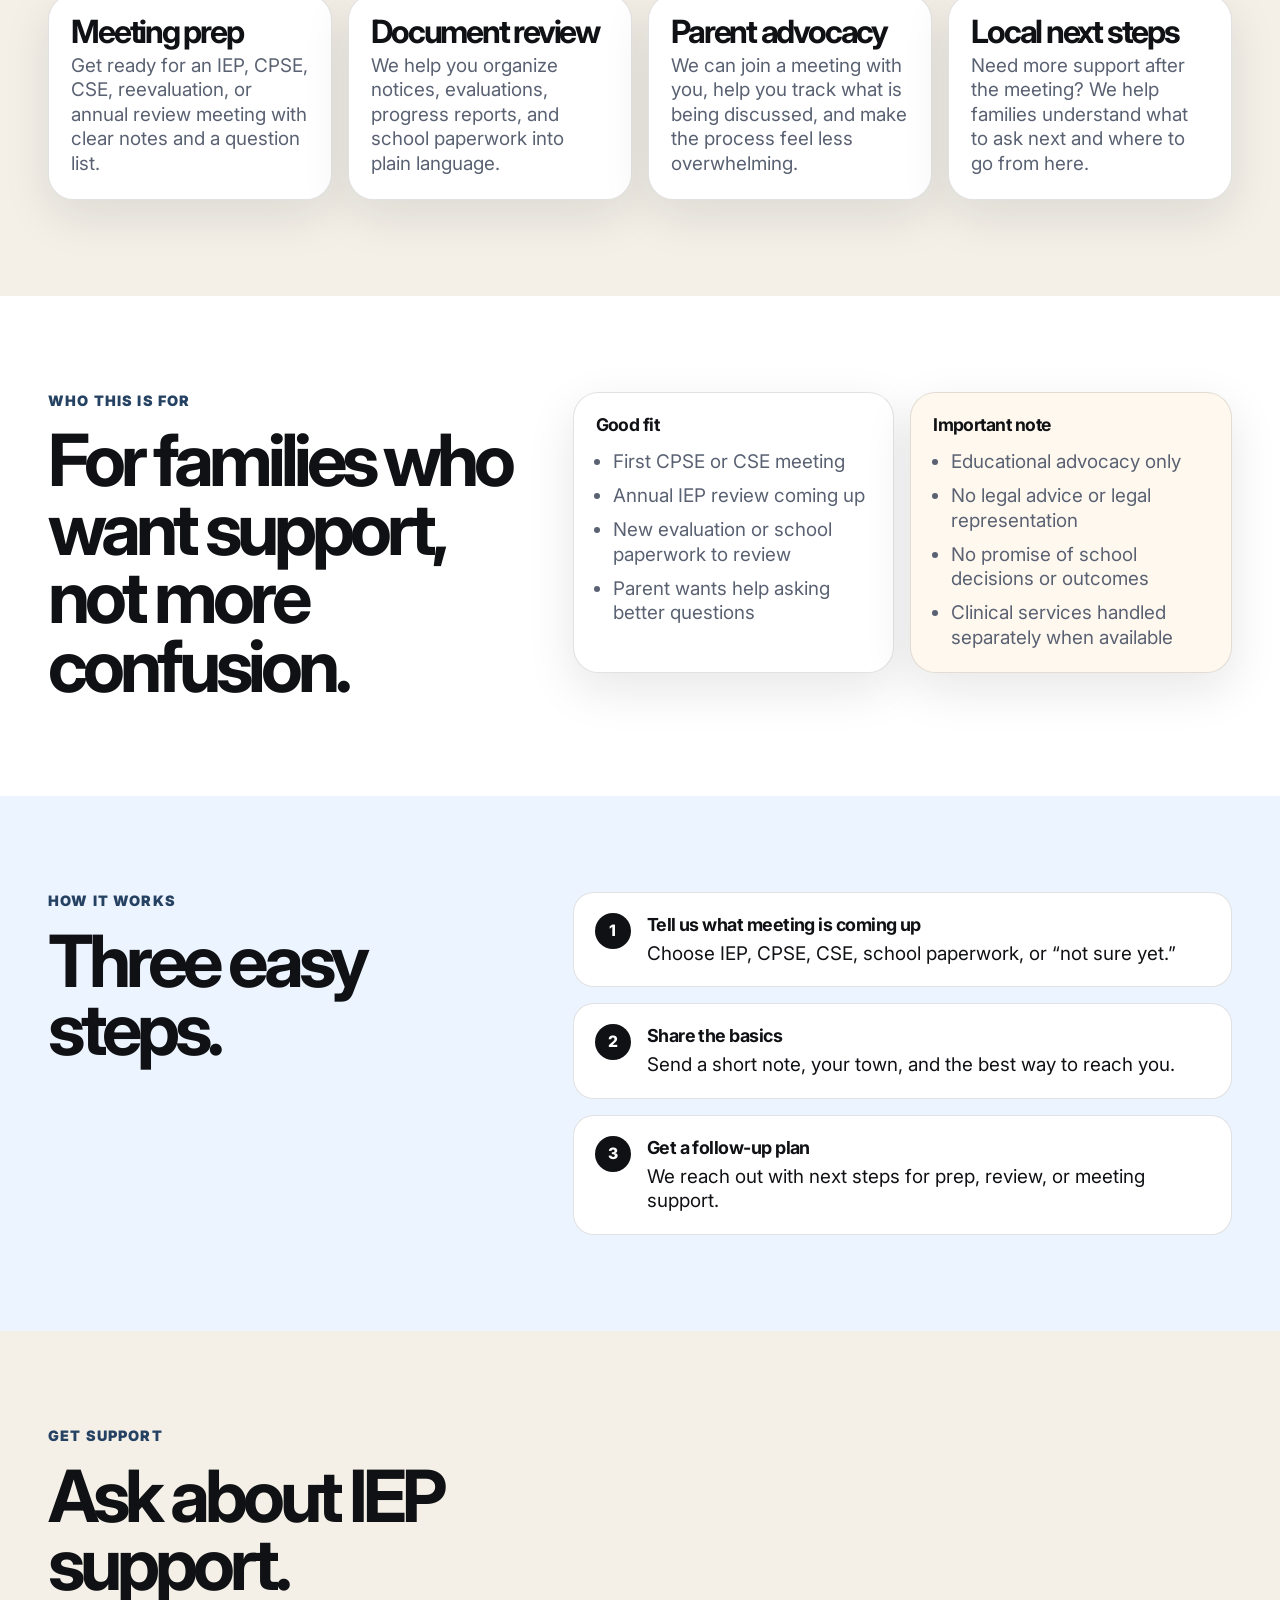
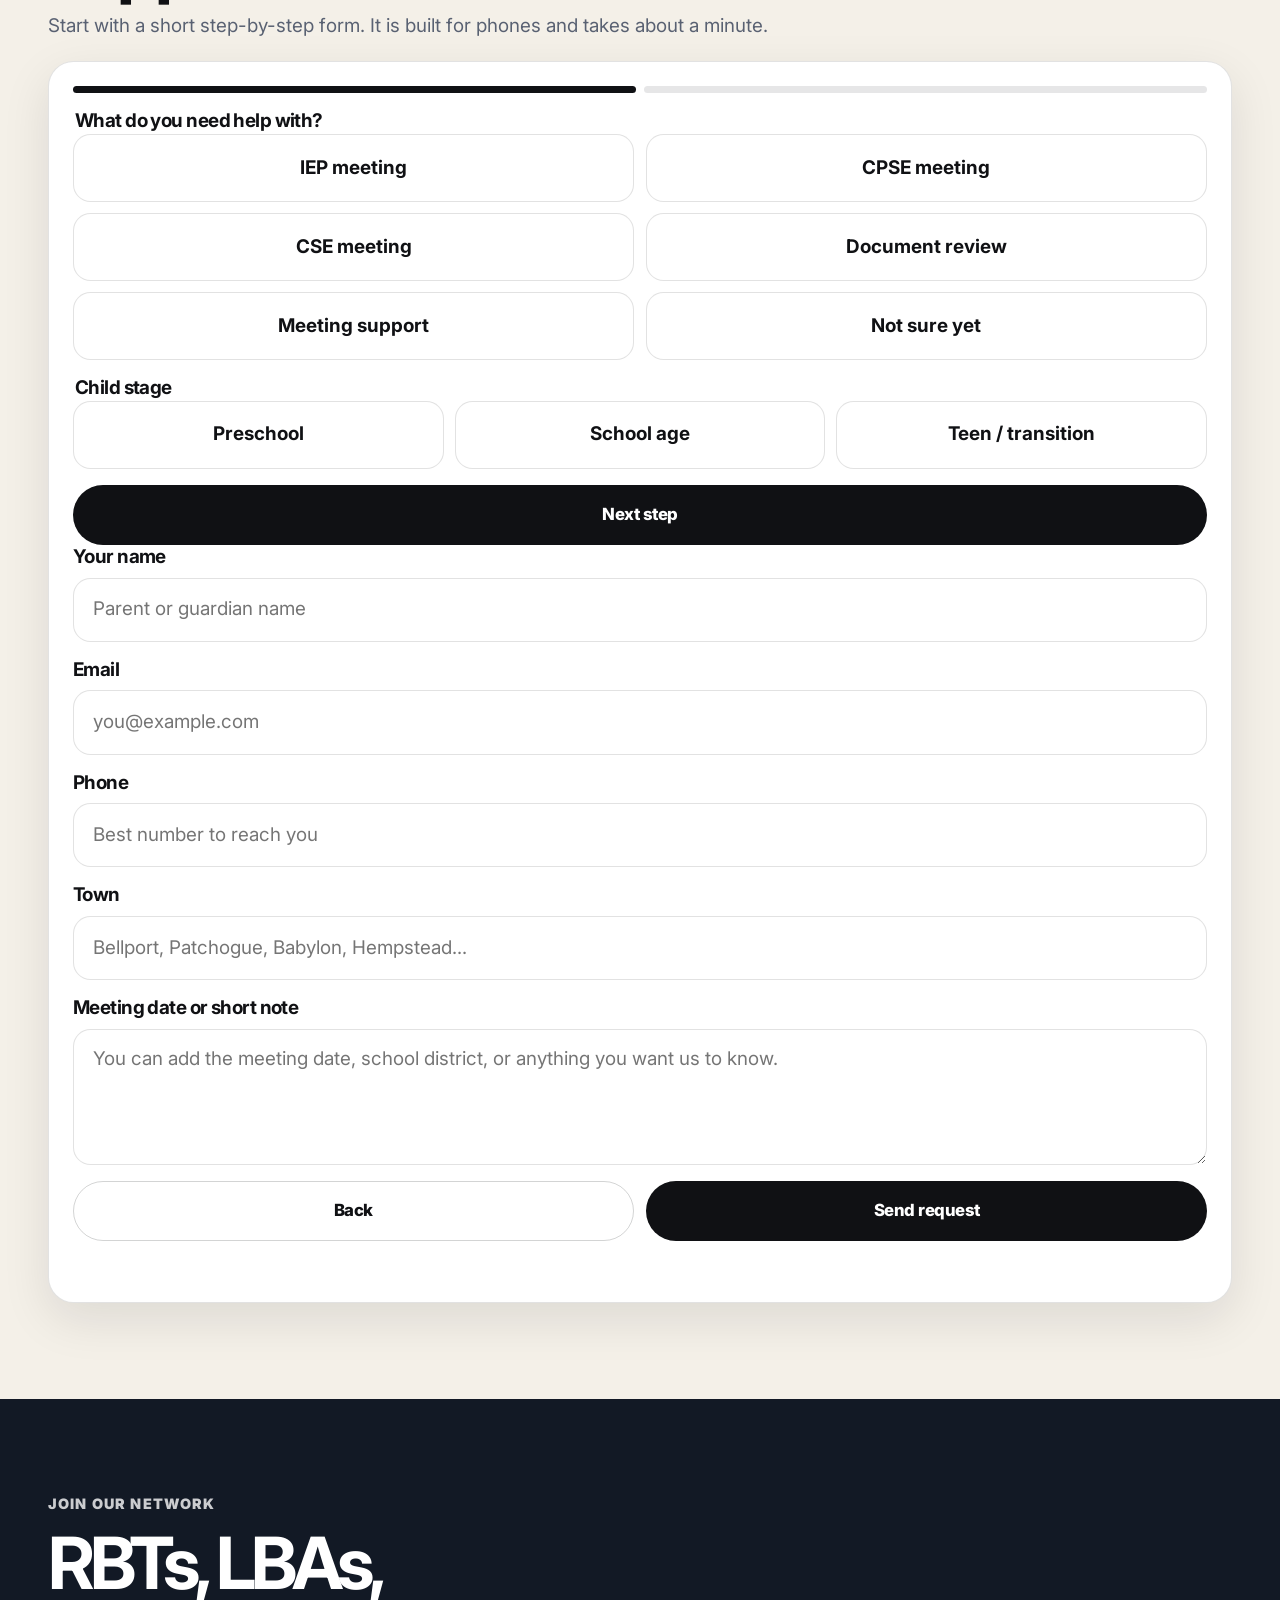
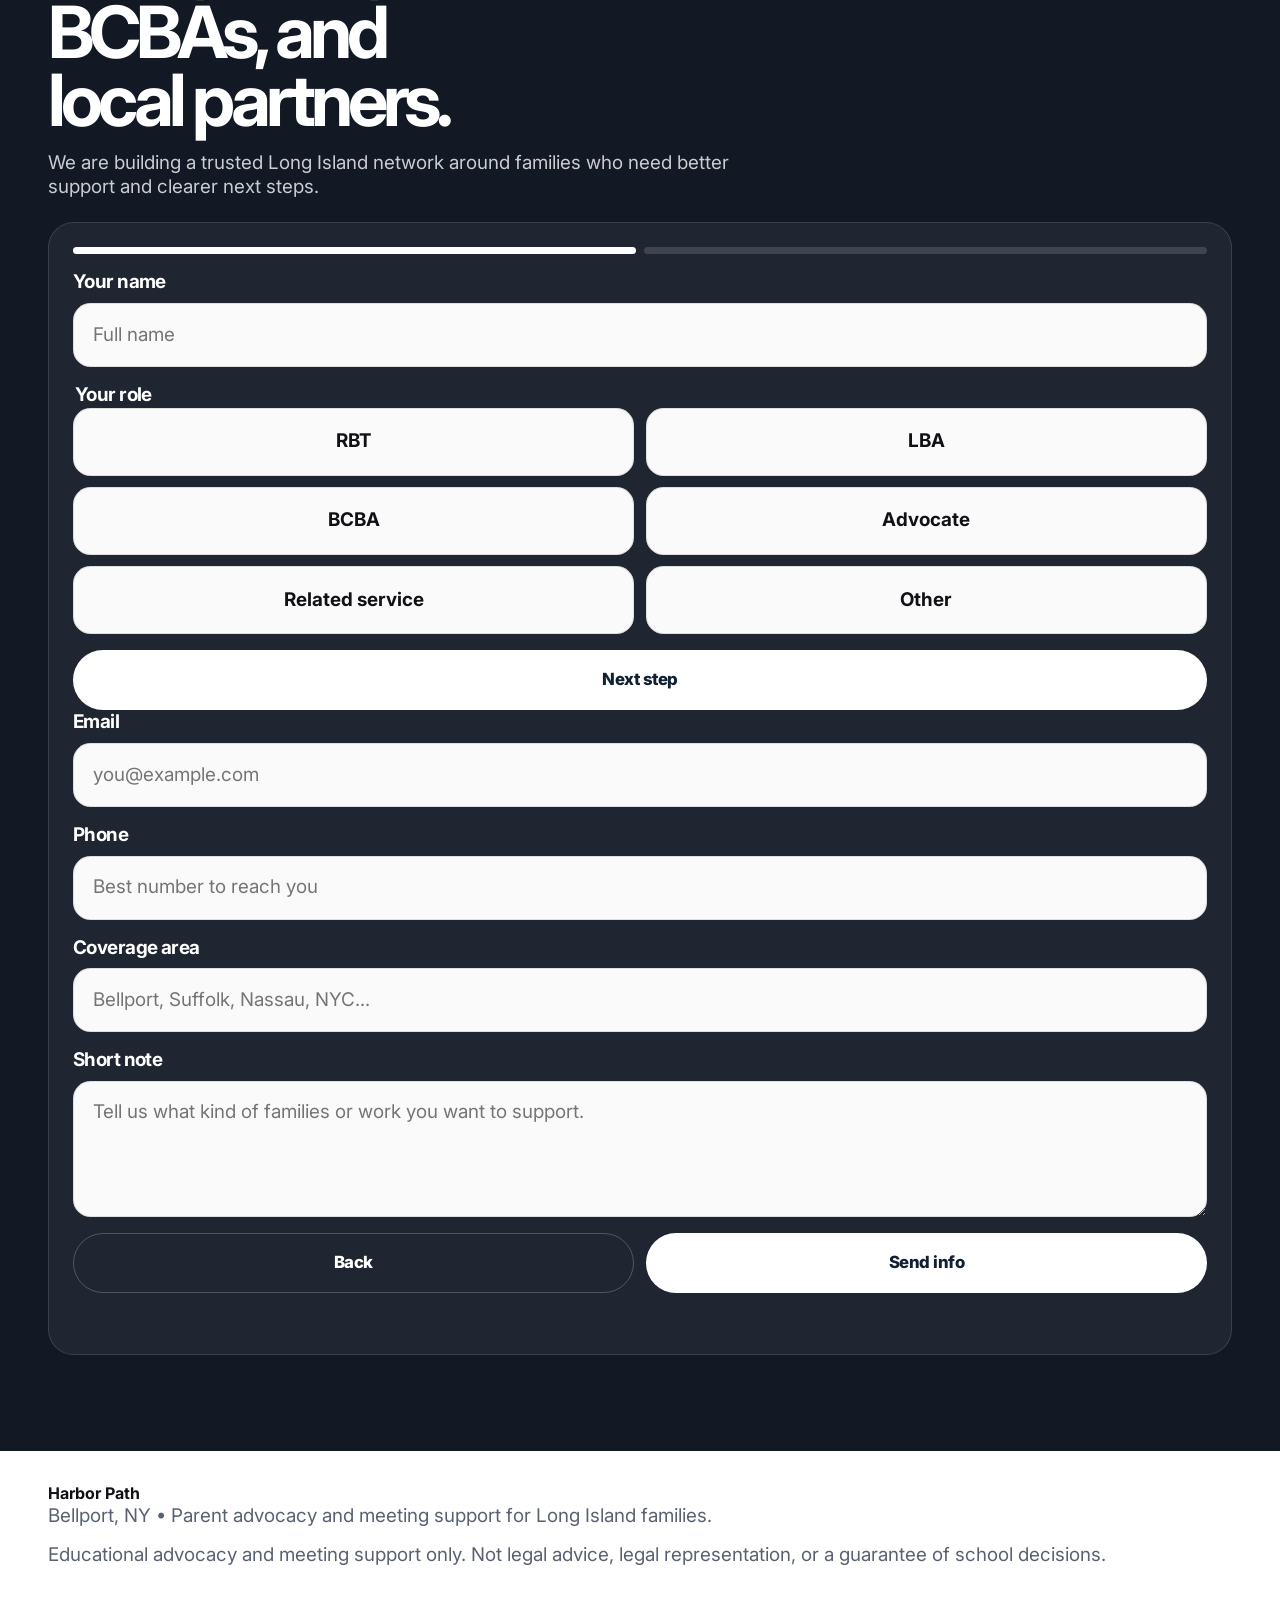
==== commit a829ba13: "Add link for Virtual ABA Therapy in navigation" ====
--- a/index.html
+++ b/index.html
@@ -21,6 +21,7 @@
       </span>
     </a>
     <nav class="desktop-nav" aria-label="Primary">
+      <a href="virtual.html">Virtual ABA Therapy</a>
       <a href="#offer">What We Help With</a>
       <a href="#contact">Get Support</a>
       <a href="#network">Join Our Network</a>
@@ -41,6 +42,8 @@
         <div class="cta-stack" role="group" aria-label="Main actions">
           <a class="button button-light" href="#contact">Get IEP Support</a>
           <a class="button button-outline-light" href="#network">Join Our RBT/LBA Network</a>
+          <a class="button button-outline-light" <a href="virtual.html">Virtual ABA Therapy</a>
+          
         </div>
 
         <ul class="hero-points" aria-label="Key points">
